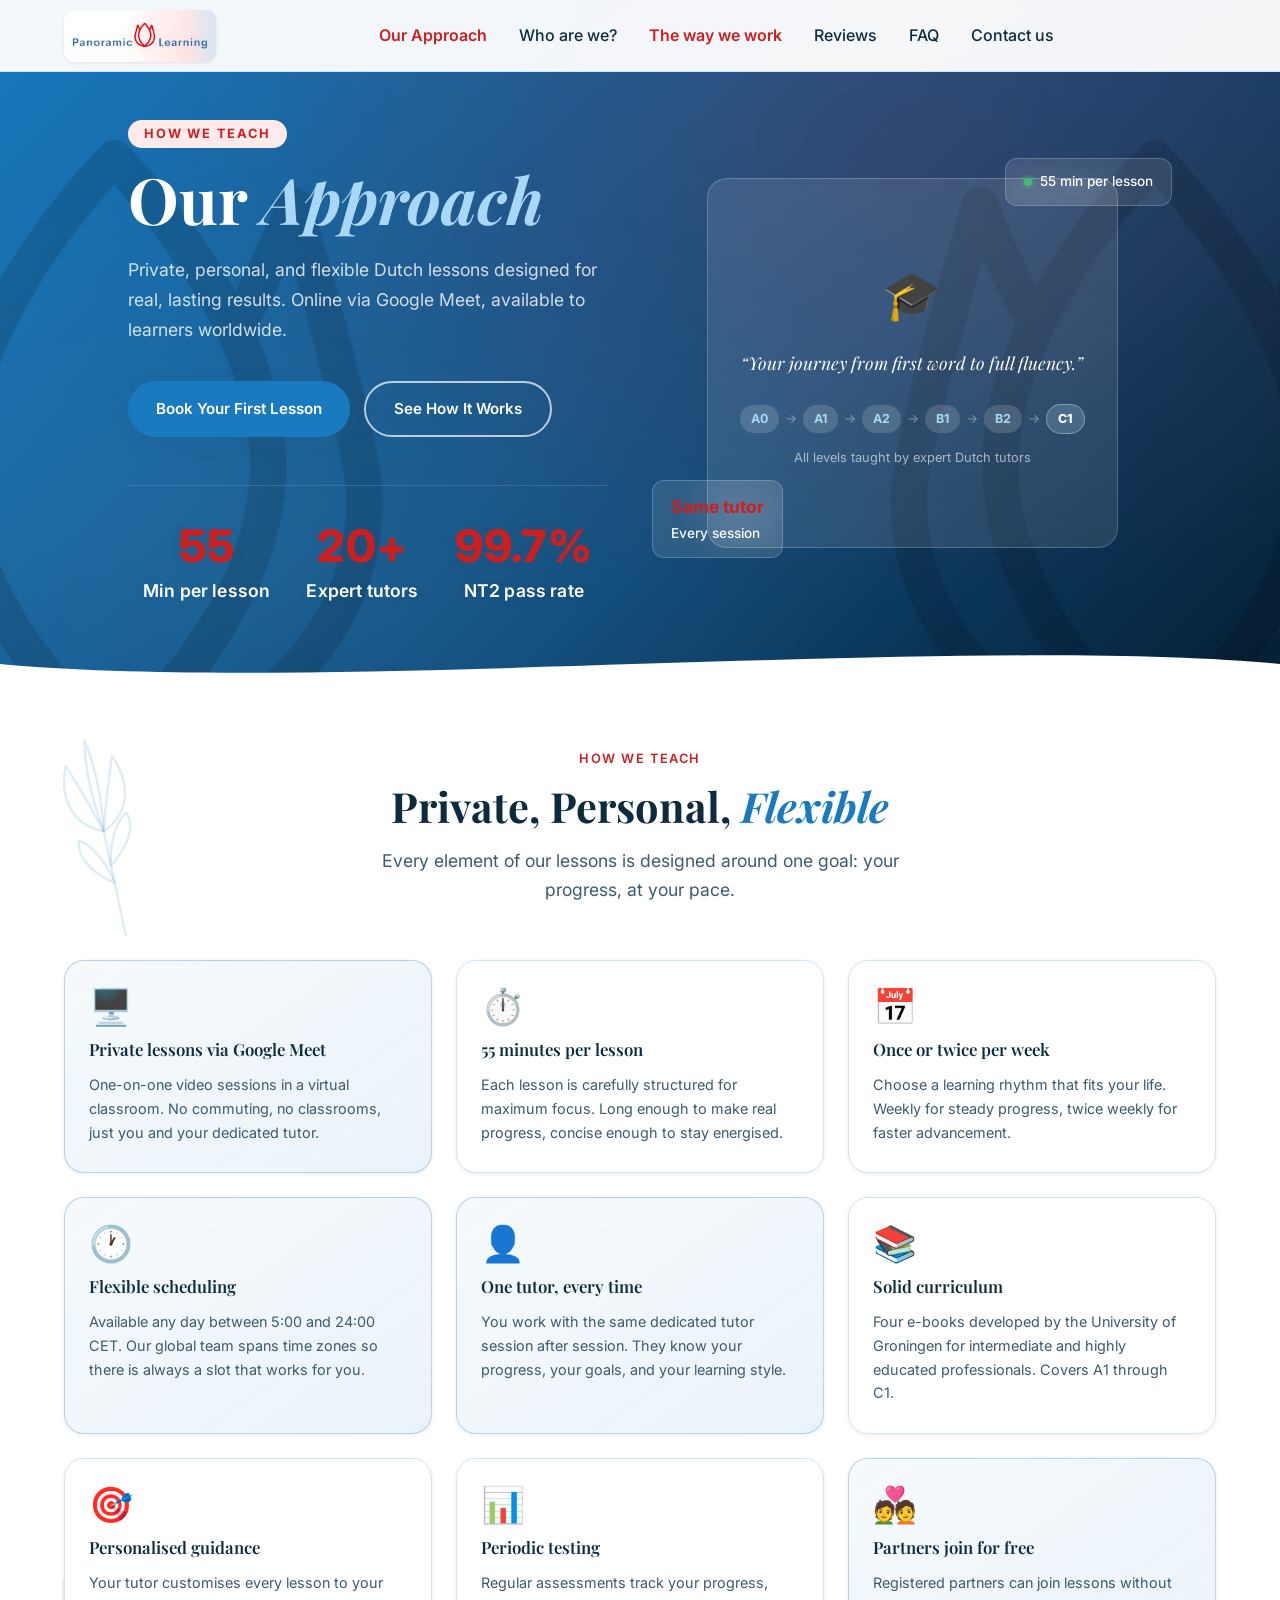
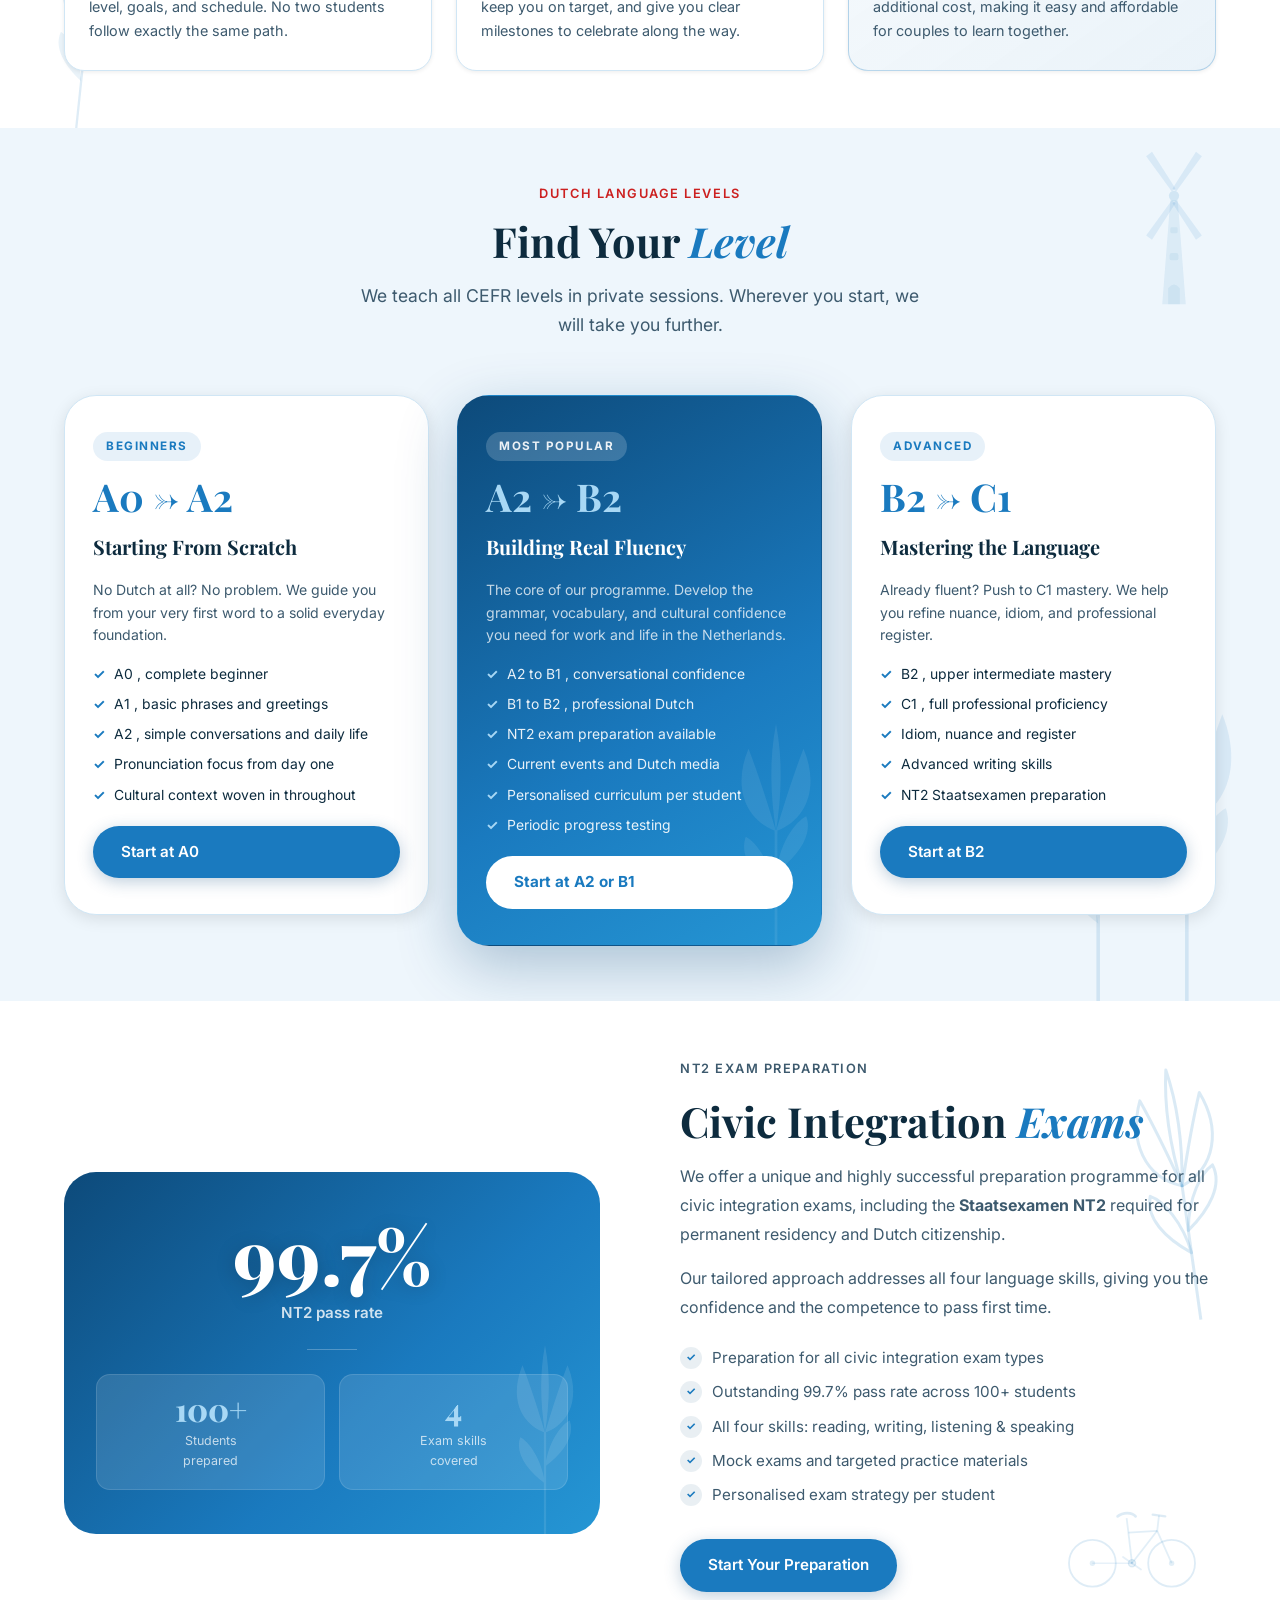
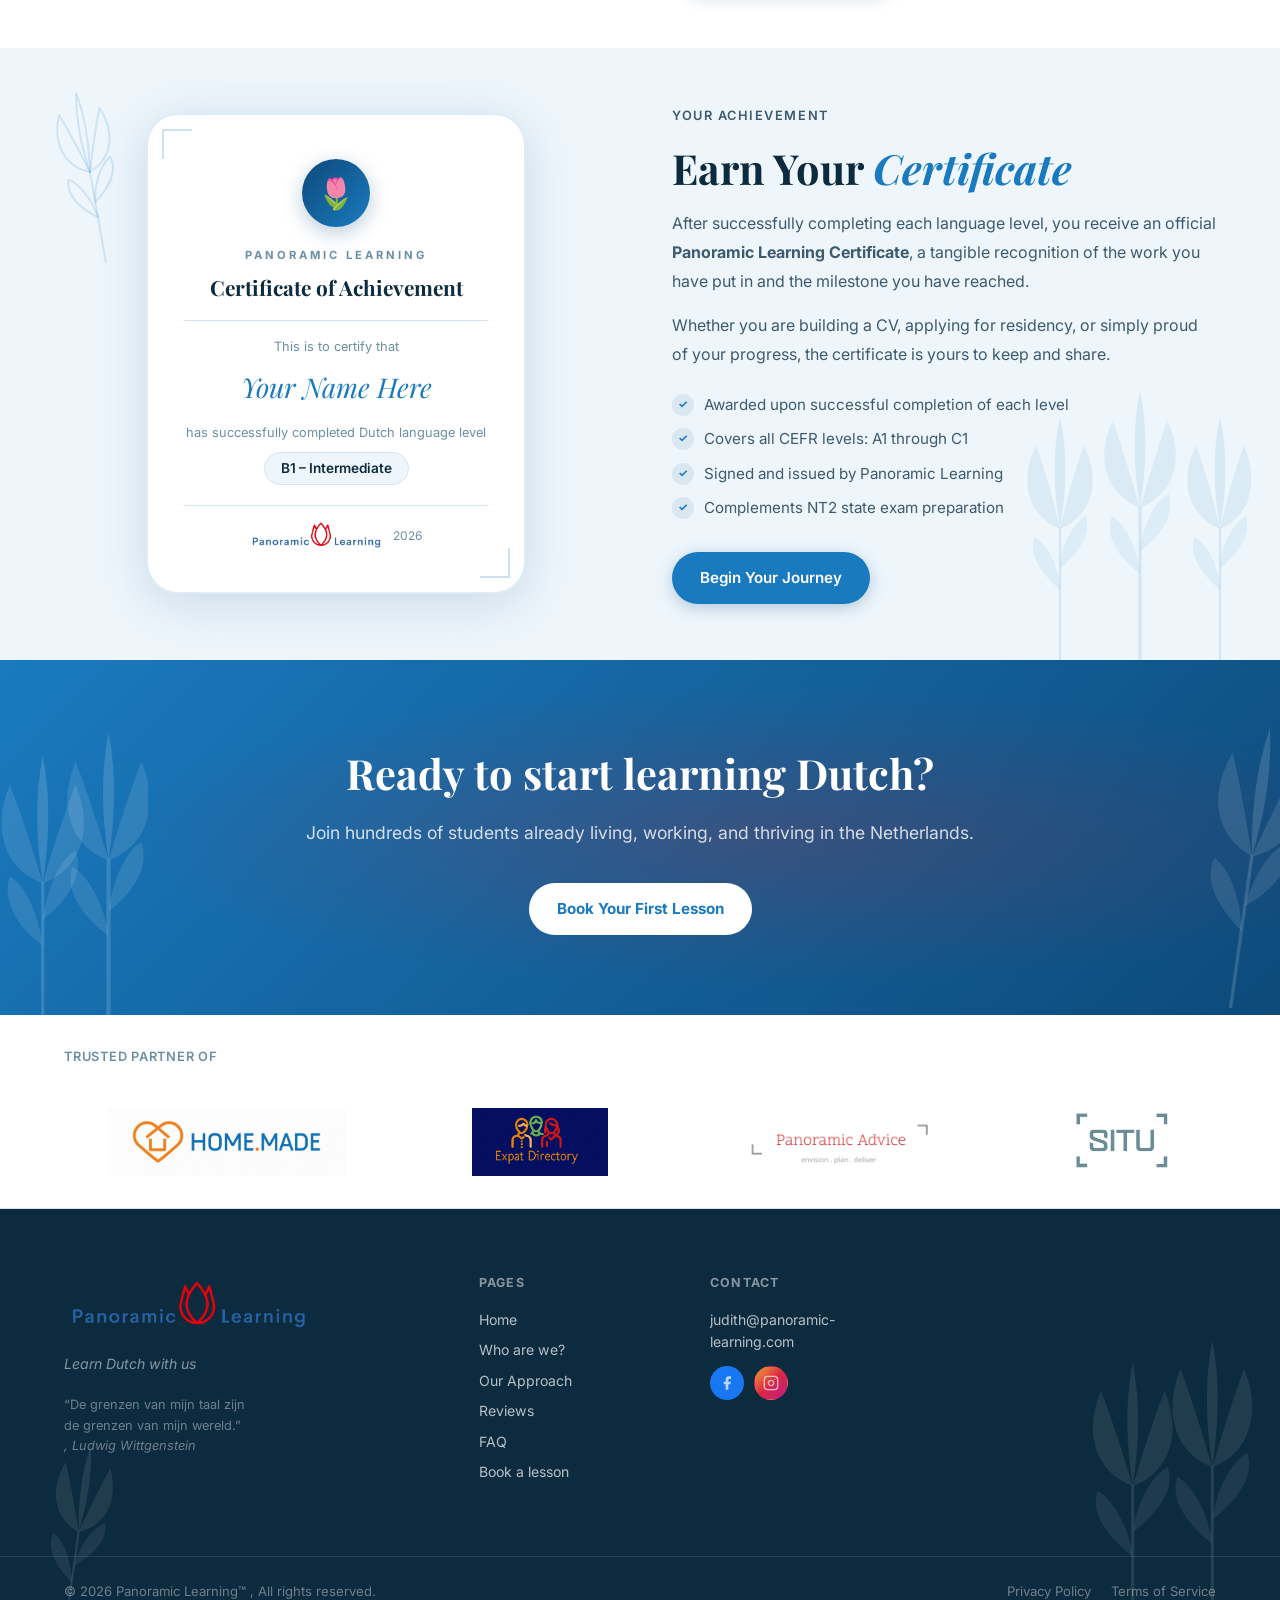
==== approach.html @ 68f3f9d4 "Add files via upload" ====
﻿<!DOCTYPE html>
<html lang="en">

<head>
  <meta charset="UTF-8" />
  <meta name="viewport" content="width=device-width, initial-scale=1.0" />
  <title>Our Approach - Panoramic Learning</title>
  <meta name="description" content="Private Dutch lessons via Google Meet. 55 minutes, flexible scheduling, one dedicated tutor. All CEFR levels A0 to C1. 99.7% NT2 pass rate." />
  <meta name="robots" content="noindex, nofollow" />
  <link rel="icon" type="image/png" href="images/logo.png" />
  <link rel="preconnect" href="https://fonts.googleapis.com" />
  <link rel="preconnect" href="https://fonts.gstatic.com" crossorigin />
  <link href="https://fonts.googleapis.com/css2?family=Playfair+Display:ital,wght@0,400;0,600;0,700;1,400;1,600;1,700&family=Inter:wght@300;400;500;600;700;800&display=swap" rel="stylesheet" />
  <link rel="stylesheet" href="style.css" />
  <style>
    /* ===== OUR APPROACH - PAGE-SPECIFIC STYLES ===== */

    /* Shorter hero for inner pages */
    .hero.page-hero { min-height: 72vh; }

    /* Active nav link */
    .main-menu a.nav-active { color: var(--clr-accent) !important; font-weight: 600; }

    /* ---------- HOW WE WORK: 3x3 feature cards ---------- */
    .approach-grid {
      display: grid;
      grid-template-columns: repeat(3, 1fr);
      gap: 24px;
      margin-top: 48px;
    }
    .approach-card {
      background: #fff;
      border-radius: var(--radius-lg);
      padding: 28px 24px;
      box-shadow: var(--shadow-sm);
      border: 1px solid var(--clr-border);
      display: flex;
      flex-direction: column;
      gap: 10px;
      transition: transform 0.22s ease, box-shadow 0.22s ease;
    }
    .approach-card:hover { transform: translateY(-5px); box-shadow: var(--shadow-lg); }
    .approach-card--accent {
      border-color: rgba(26,122,191,0.28);
      background: linear-gradient(145deg, rgba(26,122,191,0.04), rgba(26,122,191,0.09));
    }
    .approach-card-icon { font-size: 2.2rem; line-height: 1; margin-bottom: 2px; }
    .approach-card h3 {
      font-family: var(--font-heading);
      font-size: 1.05rem;
      color: var(--clr-dark);
      margin: 0;
      font-weight: 600;
    }
    .approach-card p { font-size: 0.9rem; color: var(--clr-mid); margin: 0; line-height: 1.65; }

    /* ---------- LEVELS: 3 cards, middle featured ---------- */
    .levels-grid {
      display: grid;
      grid-template-columns: repeat(3, 1fr);
      gap: 28px;
      margin-top: 48px;
      align-items: start;
    }
    .level-card {
      border-radius: var(--radius-xl);
      padding: 36px 28px;
      background: #fff;
      box-shadow: var(--shadow-md);
      border: 1.5px solid var(--clr-border);
      display: flex;
      flex-direction: column;
      gap: 16px;
      position: relative;
      overflow: hidden;
      transition: transform 0.22s, box-shadow 0.22s;
    }
    .level-card:hover { transform: translateY(-4px); box-shadow: var(--shadow-lg); }
    .level-card--featured {
      background: linear-gradient(150deg, #0d4a7a 0%, #1a7abf 60%, #2596d4 100%);
      border-color: transparent;
      transform: scale(1.05);
      box-shadow: 0 20px 60px rgba(13,74,122,0.30);
    }
    .level-card--featured:hover { transform: scale(1.05) translateY(-4px); }
    .level-badge {
      display: inline-flex;
      background: rgba(26,122,191,0.10);
      color: var(--clr-primary);
      font-weight: 700;
      font-size: 0.73rem;
      letter-spacing: 1.5px;
      text-transform: uppercase;
      padding: 5px 13px;
      border-radius: 999px;
      width: fit-content;
    }
    .level-card--featured .level-badge { background: rgba(255,255,255,0.18); color: rgba(255,255,255,0.9); }
    .level-range {
      font-family: var(--font-heading);
      font-size: 2.4rem;
      font-weight: 700;
      color: var(--clr-primary);
      line-height: 1;
    }
    .level-card--featured .level-range { color: #a8d8f5; }
    .level-card h3 { font-family: var(--font-heading); font-size: 1.25rem; color: var(--clr-dark); margin: 0; }
    .level-card--featured h3 { color: #fff; }
    .level-card > p { font-size: 0.88rem; color: var(--clr-mid); line-height: 1.6; margin: 0; }
    .level-card--featured > p { color: rgba(255,255,255,0.75); }
    .level-card ul { margin: 0; padding: 0; list-style: none; display: flex; flex-direction: column; gap: 8px; }
    .level-card ul li { display: flex; align-items: flex-start; gap: 9px; font-size: 0.87rem; color: var(--clr-dark); }
    .level-card ul li::before { content: '\2713'; color: var(--clr-primary); font-weight: 700; flex-shrink: 0; }
    .level-card--featured ul li { color: rgba(255,255,255,0.9); }
    .level-card--featured ul li::before { color: #a8d8f5; }

    /* ---------- CERTIFICATE ---------- */
    .cert-wrap {
      display: grid;
      grid-template-columns: 1fr 1fr;
      gap: 64px;
      align-items: center;
    }
    .cert-visual { display: flex; justify-content: center; }
    .cert-card {
      background: #fff;
      border-radius: var(--radius-xl);
      box-shadow: 0 10px 50px rgba(13,74,122,0.16);
      padding: 44px 36px;
      text-align: center;
      border: 2px solid rgba(26,122,191,0.14);
      position: relative;
      max-width: 380px;
      width: 100%;
    }
    /* Corner decorations */
    .cert-card::before, .cert-card::after {
      content: ''; position: absolute; width: 30px; height: 30px;
      border-color: rgba(26,122,191,0.22); border-style: solid;
    }
    .cert-card::before { top: 14px; left: 14px; border-width: 2px 0 0 2px; }
    .cert-card::after  { bottom: 14px; right: 14px; border-width: 0 2px 2px 0; }
    .cert-seal {
      width: 68px; height: 68px;
      background: linear-gradient(135deg, #0d4a7a, #1a7abf);
      border-radius: 50%; display: flex; align-items: center; justify-content: center;
      margin: 0 auto 20px; font-size: 1.9rem;
      box-shadow: 0 6px 20px rgba(13,74,122,0.28);
    }
    .cert-eyebrow { font-size: 0.7rem; font-weight: 700; letter-spacing: 3px; text-transform: uppercase; color: var(--clr-light); margin-bottom: 6px; }
    .cert-title { font-family: var(--font-heading); font-size: 1.3rem; color: var(--clr-dark); margin-bottom: 0; }
    .cert-divider { border: none; border-top: 1px solid var(--clr-border); margin: 16px 0; }
    .cert-subtitle { font-size: 0.8rem; color: var(--clr-light); margin-bottom: 8px; }
    .cert-name { font-family: var(--font-heading); font-size: 1.7rem; font-style: italic; color: var(--clr-primary); margin: 4px 0 14px; }
    .cert-level-badge {
      font-size: 0.85rem; font-weight: 600; color: var(--clr-dark);
      background: var(--clr-bg-alt); padding: 5px 16px;
      border-radius: 999px; border: 1px solid var(--clr-border); display: inline-block;
    }
    .cert-footer-line {
      display: flex; align-items: center; justify-content: center; gap: 10px;
      margin-top: 20px; padding-top: 16px; border-top: 1px solid var(--clr-border);
    }
    .cert-logo-img { height: 26px; }
    .cert-year { font-size: 0.75rem; color: var(--clr-light); }

    /* ---------- RESPONSIVE ---------- */
    @media (max-width: 960px) {
      .approach-grid { grid-template-columns: repeat(2, 1fr); }
      .levels-grid { grid-template-columns: 1fr; }
      .level-card--featured { transform: none; }
      .level-card--featured:hover { transform: translateY(-4px); }
      .cert-wrap { grid-template-columns: 1fr; gap: 40px; }
    }
    @media (max-width: 600px) {
      .approach-grid { grid-template-columns: 1fr; }
      .hero.page-hero { min-height: 60vh; }
    }
  </style>
</head>

<body>

  <!-- ========== HEADER ========== -->
  <header class="site-header" id="site-header">
    <div class="container header-inner">
      <a href="index.html" class="logo">
        <span class="logo-highlight logo-highlight--full">
          <img src="images/full-logo.png" alt="Panoramic Learning" class="logo-img logo-img--full" />
        </span>
        <span class="logo-highlight logo-highlight--tulip">
          <img src="images/logo.png" alt="Panoramic Learning Tulip Logo" class="logo-img logo-img--tulip" />
        </span>
      </a>
      <nav class="main-nav" id="main-nav">
        <ul class="main-menu">
          <li><a href="approach.html" class="nav-active">Our Approach</a></li>
          <li><a href="index.html#about">Who are we?</a></li>
          <li><a href="approach.html" class="nav-active">The way we work</a></li>
          <li><a href="index.html#testimonials">Reviews</a></li>
          <li><a href="index.html#faq">FAQ</a></li>
          <li><a href="index.html#booking" class="nav-cta">Contact us</a></li>
        </ul>
      </nav>
      <div class="header-actions">
        <button class="hamburger" id="hamburger" aria-label="Toggle menu" aria-expanded="false">
          <span></span><span></span><span></span>
        </button>
      </div>
    </div>
  </header>

  <!-- ========== PAGE HERO ========== -->
  <section class="hero page-hero" id="approach-top">
    <div class="hero-bg"></div>
    <div class="container hero-inner">

      <!-- Left: heading + actions + stats -->
      <div class="hero-content slide-in-left">
        <p class="hero-eyebrow">How We Teach</p>
        <h1 class="hero-title">Our <em style="font-style:italic;color:#a8d8f5;">Approach</em></h1>
        <p class="hero-sub">Private, personal, and flexible Dutch lessons designed for real, lasting results. Online via Google Meet, available to learners worldwide.</p>
        <div class="hero-actions fade-up anim-delay-1">
          <a href="index.html#booking" class="btn btn-primary">Book Your First Lesson</a>
          <a href="#how-we-work" class="btn btn-outline">See How It Works</a>
        </div>
        <div class="hero-stats fade-up anim-delay-2">
          <div class="stat"><strong>55</strong><span>Min per lesson</span></div>
          <div class="stat"><strong>20+</strong><span>Expert tutors</span></div>
          <div class="stat"><strong>99.7%</strong><span>NT2 pass rate</span></div>
        </div>
      </div>

      <!-- Right: CEFR journey card + floating badges -->
      <div class="hero-visual slide-in-right">
        <div class="hero-card hero-card--main">
          <div class="hero-card-icon">&#x1F393;</div>
          <p class="hero-card-quote">&ldquo;Your journey from first word to full fluency.&rdquo;</p>
          <!-- CEFR level path -->
          <div style="display:flex;gap:6px;align-items:center;justify-content:center;flex-wrap:wrap;margin-top:16px;">
            <span style="background:rgba(255,255,255,0.15);color:#a8d8f5;font-weight:700;font-size:0.78rem;padding:4px 11px;border-radius:999px;">A0</span>
            <span style="color:rgba(255,255,255,0.4);font-size:0.8rem;">&#x2192;</span>
            <span style="background:rgba(255,255,255,0.15);color:#a8d8f5;font-weight:700;font-size:0.78rem;padding:4px 11px;border-radius:999px;">A1</span>
            <span style="color:rgba(255,255,255,0.4);font-size:0.8rem;">&#x2192;</span>
            <span style="background:rgba(255,255,255,0.15);color:#a8d8f5;font-weight:700;font-size:0.78rem;padding:4px 11px;border-radius:999px;">A2</span>
            <span style="color:rgba(255,255,255,0.4);font-size:0.8rem;">&#x2192;</span>
            <span style="background:rgba(255,255,255,0.15);color:#a8d8f5;font-weight:700;font-size:0.78rem;padding:4px 11px;border-radius:999px;">B1</span>
            <span style="color:rgba(255,255,255,0.4);font-size:0.8rem;">&#x2192;</span>
            <span style="background:rgba(255,255,255,0.15);color:#a8d8f5;font-weight:700;font-size:0.78rem;padding:4px 11px;border-radius:999px;">B2</span>
            <span style="color:rgba(255,255,255,0.4);font-size:0.8rem;">&#x2192;</span>
            <span style="background:rgba(168,216,245,0.22);color:#fff;font-weight:800;font-size:0.78rem;padding:4px 11px;border-radius:999px;border:1px solid rgba(255,255,255,0.32);">C1</span>
          </div>
          <p class="hero-card-author" style="margin-top:14px;">All levels taught by expert Dutch tutors</p>
        </div>
        <div class="hero-card hero-card--float hero-card--float-1">
          <span class="badge-dot badge-dot--green"></span>
          <span>55 min per lesson</span>
        </div>
        <div class="hero-card hero-card--float hero-card--float-2">
          <strong>Same tutor</strong>
          <span>Every session</span>
        </div>
      </div>
    </div>

    <!-- Logo watermark decorations -->
    <div aria-hidden="true" style="position:absolute;left:-180px;bottom:-90px;opacity:0.13;z-index:0;pointer-events:none;">
      <img src="images/black-logo.png" alt="" style="width:600px;height:auto;display:block;" />
    </div>
    <div aria-hidden="true" style="position:absolute;right:-180px;bottom:-90px;opacity:0.13;z-index:0;pointer-events:none;">
      <img src="images/black-logo.png" alt="" style="width:600px;height:auto;display:block;" />
    </div>

    <div class="hero-wave">
      <svg viewBox="0 0 1440 60" preserveAspectRatio="none">
        <path d="M0,30 C360,60 1080,0 1440,30 L1440,60 L0,60 Z" fill="#ffffff" />
      </svg>
    </div>
  </section>

  <!-- ========== HOW WE WORK ========== -->
  <section class="section" id="how-we-work">
    <!-- outline tulip, top-right -->
    <svg class="section-tulip-deco st-courses-2" aria-hidden="true" viewBox="0 0 80 200" fill="none"
      stroke="rgba(26,122,191,0.14)" stroke-width="2" stroke-linecap="round" stroke-linejoin="round"
      xmlns="http://www.w3.org/2000/svg">
      <path d="M40,200 L40,110" />
      <path d="M40,155 C24,143 13,128 18,114 C26,118 37,134 40,155Z" />
      <path d="M40,140 C56,128 67,113 62,99 C54,103 43,118 40,140Z" />
      <path d="M40,110 C16,101 9,76 20,50 C27,68 34,90 40,110Z" />
      <path d="M40,110 C36,84 35,58 40,32 C45,58 44,84 40,110Z" />
      <path d="M40,110 C64,101 71,76 60,50 C53,68 46,90 40,110Z" />
    </svg>
    <!-- filled tulip, bottom-left -->
    <svg class="section-tulip-deco st-about-2" aria-hidden="true" viewBox="0 0 80 200" xmlns="http://www.w3.org/2000/svg">
      <path d="M40,200 L40,110" fill="none" stroke="rgba(26,122,191,0.14)" stroke-width="2" stroke-linecap="round" />
      <path d="M40,155 C24,143 13,128 18,114 C26,118 37,134 40,155Z" fill="rgba(26,122,191,0.09)" />
      <path d="M40,140 C56,128 67,113 62,99 C54,103 43,118 40,140Z" fill="rgba(26,122,191,0.09)" />
      <path d="M40,110 C16,101 9,76 20,50 C27,68 34,90 40,110Z" fill="rgba(26,122,191,0.10)" />
      <path d="M40,110 C36,84 35,58 40,32 C45,58 44,84 40,110Z" fill="rgba(26,122,191,0.12)" />
      <path d="M40,110 C64,101 71,76 60,50 C53,68 46,90 40,110Z" fill="rgba(26,122,191,0.10)" />
    </svg>

    <div class="container">
      <div class="section-header fade-up">
        <p class="section-eyebrow">How We Teach</p>
        <h2 class="section-title">Private, Personal, <em>Flexible</em></h2>
        <p class="section-sub">Every element of our lessons is designed around one goal: your progress, at your pace.</p>
      </div>

      <div class="approach-grid">

        <div class="approach-card approach-card--accent fade-up anim-delay-1">
          <div class="approach-card-icon">&#x1F5A5;&#xFE0F;</div>
          <h3>Private lessons via Google Meet</h3>
          <p>One-on-one video sessions in a virtual classroom. No commuting, no classrooms, just you and your dedicated tutor.</p>
        </div>

        <div class="approach-card fade-up anim-delay-2">
          <div class="approach-card-icon">&#x23F1;&#xFE0F;</div>
          <h3>55 minutes per lesson</h3>
          <p>Each lesson is carefully structured for maximum focus. Long enough to make real progress, concise enough to stay energised.</p>
        </div>

        <div class="approach-card fade-up anim-delay-3">
          <div class="approach-card-icon">&#x1F4C5;</div>
          <h3>Once or twice per week</h3>
          <p>Choose a learning rhythm that fits your life. Weekly for steady progress, twice weekly for faster advancement.</p>
        </div>

        <div class="approach-card approach-card--accent fade-up anim-delay-1">
          <div class="approach-card-icon">&#x1F550;</div>
          <h3>Flexible scheduling</h3>
          <p>Available any day between 5:00 and 24:00 CET. Our global team spans time zones so there is always a slot that works for you.</p>
        </div>

        <div class="approach-card approach-card--accent fade-up anim-delay-2">
          <div class="approach-card-icon">&#x1F464;</div>
          <h3>One tutor, every time</h3>
          <p>You work with the same dedicated tutor session after session. They know your progress, your goals, and your learning style.</p>
        </div>

        <div class="approach-card fade-up anim-delay-3">
          <div class="approach-card-icon">&#x1F4DA;</div>
          <h3>Solid curriculum</h3>
          <p>Four e-books developed by the University of Groningen for intermediate and highly educated professionals. Covers A1 through C1.</p>
        </div>

        <div class="approach-card fade-up anim-delay-1">
          <div class="approach-card-icon">&#x1F3AF;</div>
          <h3>Personalised guidance</h3>
          <p>Your tutor customises every lesson to your level, goals, and schedule. No two students follow exactly the same path.</p>
        </div>

        <div class="approach-card fade-up anim-delay-2">
          <div class="approach-card-icon">&#x1F4CA;</div>
          <h3>Periodic testing</h3>
          <p>Regular assessments track your progress, keep you on target, and give you clear milestones to celebrate along the way.</p>
        </div>

        <div class="approach-card approach-card--accent fade-up anim-delay-3">
          <div class="approach-card-icon">&#x1F491;</div>
          <h3>Partners join for free</h3>
          <p>Registered partners can join lessons without additional cost, making it easy and affordable for couples to learn together.</p>
        </div>

      </div>
    </div>
  </section>

  <!-- ========== LEVELS ========== -->
  <section class="section section--alt" id="levels">
    <!-- two filled tulips, bottom-right -->
    <svg class="section-tulip-deco st-courses" aria-hidden="true" viewBox="0 0 110 200" xmlns="http://www.w3.org/2000/svg">
      <path d="M30,200 L30,112" fill="none" stroke="rgba(26,122,191,0.14)" stroke-width="2" stroke-linecap="round" />
      <path d="M30,156 C14,144 3,129 8,115 C16,119 27,135 30,156Z" fill="rgba(26,122,191,0.09)" />
      <path d="M30,141 C46,129 57,114 52,100 C44,104 33,119 30,141Z" fill="rgba(26,122,191,0.09)" />
      <path d="M30,112 C6,103 -1,78 10,52 C17,70 24,92 30,112Z" fill="rgba(26,122,191,0.10)" />
      <path d="M30,112 C26,86 25,60 30,34 C35,60 34,86 30,112Z" fill="rgba(26,122,191,0.12)" />
      <path d="M30,112 C54,103 61,78 50,52 C43,70 36,92 30,112Z" fill="rgba(26,122,191,0.10)" />
      <path d="M80,200 L80,100" fill="none" stroke="rgba(26,122,191,0.14)" stroke-width="2" stroke-linecap="round" />
      <path d="M80,148 C64,136 53,120 58,106 C66,110 77,126 80,148Z" fill="rgba(26,122,191,0.09)" />
      <path d="M80,133 C96,121 107,105 102,91 C94,95 83,111 80,133Z" fill="rgba(26,122,191,0.09)" />
      <path d="M80,100 C56,91 49,65 60,38 C67,57 74,80 80,100Z" fill="rgba(26,122,191,0.10)" />
      <path d="M80,100 C76,73 75,46 80,20 C85,46 84,73 80,100Z" fill="rgba(26,122,191,0.12)" />
      <path d="M80,100 C104,91 111,65 100,38 C93,57 86,80 80,100Z" fill="rgba(26,122,191,0.10)" />
    </svg>
    <!-- windmill, top-left -->
    <svg class="section-tulip-deco st-windmill-courses" aria-hidden="true" viewBox="0 0 150 270" style="width:110px;" xmlns="http://www.w3.org/2000/svg">
      <path d="M44,220 L76,220 L65,78 L55,78 Z" fill="rgba(26,122,191,0.09)" />
      <path d="M57,66 L22,18 L30,12 L62,62 Z" fill="rgba(26,122,191,0.10)" />
      <path d="M63,78 L98,126 L90,132 L58,82 Z" fill="rgba(26,122,191,0.10)" />
      <path d="M63,66 L98,18 L90,12 L58,62 Z" fill="rgba(26,122,191,0.10)" />
      <path d="M57,78 L22,126 L30,132 L62,82 Z" fill="rgba(26,122,191,0.10)" />
      <circle cx="60" cy="72" r="7" fill="rgba(26,122,191,0.13)" />
      <path d="M52,220 L52,198 Q60,188 68,198 L68,220 Z" fill="rgba(26,122,191,0.07)" />
      <rect x="54" y="150" width="12" height="10" rx="3" fill="rgba(26,122,191,0.07)" />
      <rect x="55" y="115" width="10" height="8" rx="2" fill="rgba(26,122,191,0.07)" />
    </svg>

    <div class="container">
      <div class="section-header fade-up">
        <p class="section-eyebrow">Dutch Language Levels</p>
        <h2 class="section-title">Find Your <em>Level</em></h2>
        <p class="section-sub">We teach all CEFR levels in private sessions. Wherever you start, we will take you further.</p>
      </div>

      <div class="levels-grid">

        <!-- Beginners -->
        <div class="level-card fade-up anim-delay-1">
          <div class="level-badge">Beginners</div>
          <div class="level-range">A0 &#x2192; A2</div>
          <h3>Starting From Scratch</h3>
          <p>No Dutch at all? No problem. We guide you from your very first word to a solid everyday foundation.</p>
          <ul>
            <li>A0 , complete beginner</li>
            <li>A1 , basic phrases and greetings</li>
            <li>A2 , simple conversations and daily life</li>
            <li>Pronunciation focus from day one</li>
            <li>Cultural context woven in throughout</li>
          </ul>
          <a href="index.html#booking" class="btn btn-primary" style="margin-top:4px;">Start at A0</a>
        </div>

        <!-- Intermediate (featured) -->
        <div class="level-card level-card--featured fade-up anim-delay-2">
          <!-- Tulip watermark inside card -->
          <svg aria-hidden="true" viewBox="0 0 80 200" xmlns="http://www.w3.org/2000/svg"
            style="position:absolute;bottom:-10px;right:-10px;width:110px;opacity:0.08;pointer-events:none;">
            <path d="M40,200 L40,110" fill="none" stroke="#fff" stroke-width="2" stroke-linecap="round" />
            <path d="M40,155 C24,143 13,128 18,114 C26,118 37,134 40,155Z" fill="#fff" />
            <path d="M40,140 C56,128 67,113 62,99 C54,103 43,118 40,140Z" fill="#fff" />
            <path d="M40,110 C16,101 9,76 20,50 C27,68 34,90 40,110Z" fill="#fff" />
            <path d="M40,110 C36,84 35,58 40,32 C45,58 44,84 40,110Z" fill="#fff" />
            <path d="M40,110 C64,101 71,76 60,50 C53,68 46,90 40,110Z" fill="#fff" />
          </svg>
          <div class="level-badge">Most popular</div>
          <div class="level-range">A2 &#x2192; B2</div>
          <h3>Building Real Fluency</h3>
          <p>The core of our programme. Develop the grammar, vocabulary, and cultural confidence you need for work and life in the Netherlands.</p>
          <ul>
            <li>A2 to B1 , conversational confidence</li>
            <li>B1 to B2 , professional Dutch</li>
            <li>NT2 exam preparation available</li>
            <li>Current events and Dutch media</li>
            <li>Personalised curriculum per student</li>
            <li>Periodic progress testing</li>
          </ul>
          <a href="index.html#booking" class="btn btn-white" style="margin-top:4px;">Start at A2 or B1</a>
        </div>

        <!-- Advanced -->
        <div class="level-card fade-up anim-delay-3">
          <div class="level-badge">Advanced</div>
          <div class="level-range">B2 &#x2192; C1</div>
          <h3>Mastering the Language</h3>
          <p>Already fluent? Push to C1 mastery. We help you refine nuance, idiom, and professional register.</p>
          <ul>
            <li>B2 , upper intermediate mastery</li>
            <li>C1 , full professional proficiency</li>
            <li>Idiom, nuance and register</li>
            <li>Advanced writing skills</li>
            <li>NT2 Staatsexamen preparation</li>
          </ul>
          <a href="index.html#booking" class="btn btn-primary" style="margin-top:4px;">Start at B2</a>
        </div>

      </div>
    </div>
  </section>

  <!-- ========== CIVIC INTEGRATION EXAMS ========== -->
  <section class="section about" id="nt2">
    <!-- outline tulip, top-right -->
    <svg class="section-tulip-deco st-about" aria-hidden="true" viewBox="0 0 80 200" fill="none"
      stroke="rgba(26,122,191,0.16)" stroke-width="2" stroke-linecap="round" stroke-linejoin="round"
      xmlns="http://www.w3.org/2000/svg">
      <path d="M40,200 L40,110" />
      <path d="M40,155 C24,143 13,128 18,114 C26,118 37,134 40,155Z" />
      <path d="M40,140 C56,128 67,113 62,99 C54,103 43,118 40,140Z" />
      <path d="M40,110 C16,101 9,76 20,50 C27,68 34,90 40,110Z" />
      <path d="M40,110 C36,84 35,58 40,32 C45,58 44,84 40,110Z" />
      <path d="M40,110 C64,101 71,76 60,50 C53,68 46,90 40,110Z" />
    </svg>
    <!-- bicycle, bottom-right -->
    <svg class="section-tulip-deco st-bike-about" aria-hidden="true" viewBox="0 0 200 160" style="width:180px;"
      xmlns="http://www.w3.org/2000/svg">
      <circle cx="36" cy="88" r="26" fill="none" stroke="rgba(26,122,191,0.14)" stroke-width="2" />
      <circle cx="124" cy="88" r="26" fill="none" stroke="rgba(26,122,191,0.14)" stroke-width="2" />
      <circle cx="36" cy="88" r="3" fill="rgba(26,122,191,0.12)" />
      <circle cx="124" cy="88" r="3" fill="rgba(26,122,191,0.12)" />
      <path d="M36,88 L80,88" fill="none" stroke="rgba(26,122,191,0.10)" stroke-width="1.5" />
      <path d="M80,88 L76,54" fill="none" stroke="rgba(26,122,191,0.13)" stroke-width="2" />
      <path d="M76,54 L108,52" fill="none" stroke="rgba(26,122,191,0.13)" stroke-width="2" />
      <path d="M108,52 L80,88" fill="none" stroke="rgba(26,122,191,0.13)" stroke-width="2" />
      <path d="M108,52 L124,88" fill="none" stroke="rgba(26,122,191,0.12)" stroke-width="2" />
      <path d="M76,54 L74,38" fill="none" stroke="rgba(26,122,191,0.12)" stroke-width="2" />
      <path d="M64,36 C70,31 80,31 84,36" fill="none" stroke="rgba(26,122,191,0.15)" stroke-width="3" stroke-linecap="round" />
      <path d="M108,52 L110,35" fill="none" stroke="rgba(26,122,191,0.12)" stroke-width="2" />
      <path d="M103,34 L117,36" fill="none" stroke="rgba(26,122,191,0.15)" stroke-width="2.5" stroke-linecap="round" />
      <circle cx="80" cy="88" r="4" fill="rgba(26,122,191,0.09)" stroke="rgba(26,122,191,0.12)" stroke-width="1.5" />
      <path d="M80,88 L90,95" fill="none" stroke="rgba(26,122,191,0.11)" stroke-width="2" stroke-linecap="round" />
      <path d="M80,88 L70,81" fill="none" stroke="rgba(26,122,191,0.11)" stroke-width="2" stroke-linecap="round" />
    </svg>

    <div class="container about-grid">

      <!-- Left: stats visual box -->
      <div class="about-image-wrap slide-in-left">
        <div style="border-radius:var(--radius-xl);overflow:hidden;position:relative;background:linear-gradient(135deg,#0d4a7a 0%,#1a7abf 60%,#2596d4 100%);min-height:360px;display:flex;flex-direction:column;align-items:center;justify-content:center;gap:24px;padding:44px 32px;width:100%;">
          <!-- Big stat -->
          <div style="text-align:center;">
            <div style="font-family:var(--font-heading);font-size:4.8rem;font-weight:800;color:#fff;line-height:1;text-shadow:0 2px 20px rgba(0,0,0,0.2);">99.7%</div>
            <div style="color:rgba(255,255,255,0.8);font-size:0.95rem;font-weight:600;margin-top:8px;">NT2 pass rate</div>
          </div>
          <div style="width:50px;height:1px;background:rgba(255,255,255,0.25);"></div>
          <!-- Mini stats grid -->
          <div style="display:grid;grid-template-columns:1fr 1fr;gap:14px;width:100%;">
            <div style="background:rgba(255,255,255,0.12);border-radius:14px;padding:18px 14px;text-align:center;border:1px solid rgba(255,255,255,0.12);">
              <div style="font-family:var(--font-heading);font-size:2rem;font-weight:800;color:#a8d8f5;line-height:1;">100+</div>
              <div style="color:rgba(255,255,255,0.72);font-size:0.78rem;margin-top:6px;">Students<br>prepared</div>
            </div>
            <div style="background:rgba(255,255,255,0.12);border-radius:14px;padding:18px 14px;text-align:center;border:1px solid rgba(255,255,255,0.12);">
              <div style="font-family:var(--font-heading);font-size:2rem;font-weight:800;color:#a8d8f5;line-height:1;">4</div>
              <div style="color:rgba(255,255,255,0.72);font-size:0.78rem;margin-top:6px;">Exam skills<br>covered</div>
            </div>
          </div>
          <!-- Tulip watermark -->
          <svg aria-hidden="true" viewBox="0 0 80 200" xmlns="http://www.w3.org/2000/svg"
            style="position:absolute;bottom:0;right:10px;width:90px;opacity:0.10;pointer-events:none;">
            <path d="M40,200 L40,110" fill="none" stroke="#fff" stroke-width="2" stroke-linecap="round" />
            <path d="M40,155 C24,143 13,128 18,114 C26,118 37,134 40,155Z" fill="#fff" />
            <path d="M40,140 C56,128 67,113 62,99 C54,103 43,118 40,140Z" fill="#fff" />
            <path d="M40,110 C16,101 9,76 20,50 C27,68 34,90 40,110Z" fill="#fff" />
            <path d="M40,110 C36,84 35,58 40,32 C45,58 44,84 40,110Z" fill="#fff" />
            <path d="M40,110 C64,101 71,76 60,50 C53,68 46,90 40,110Z" fill="#fff" />
          </svg>
        </div>
      </div>

      <!-- Right: content -->
      <div class="about-content slide-in-right">
        <p class="section-eyebrow">NT2 Exam Preparation</p>
        <h2 class="section-title">Civic Integration <em>Exams</em></h2>
        <p>We offer a unique and highly successful preparation programme for all civic integration exams, including the <strong>Staatsexamen NT2</strong> required for permanent residency and Dutch citizenship.</p>
        <p>Our tailored approach addresses all four language skills, giving you the confidence and the competence to pass first time.</p>
        <ul class="about-features">
          <li><span class="feature-icon">&#x2713;</span> Preparation for all civic integration exam types</li>
          <li><span class="feature-icon">&#x2713;</span> Outstanding 99.7% pass rate across 100+ students</li>
          <li><span class="feature-icon">&#x2713;</span> All four skills: reading, writing, listening &amp; speaking</li>
          <li><span class="feature-icon">&#x2713;</span> Mock exams and targeted practice materials</li>
          <li><span class="feature-icon">&#x2713;</span> Personalised exam strategy per student</li>
        </ul>
        <a href="index.html#booking" class="btn btn-primary">Start Your Preparation</a>
      </div>
    </div>
  </section>

  <!-- ========== CERTIFICATES ========== -->
  <section class="section section--alt" id="certificates">
    <!-- three mini tulips, bottom-right -->
    <svg class="section-tulip-deco st-faq" aria-hidden="true" viewBox="0 0 150 180" xmlns="http://www.w3.org/2000/svg">
      <path d="M25,180 L25,98" fill="none" stroke="rgba(26,122,191,0.13)" stroke-width="1.5" stroke-linecap="round" />
      <path d="M25,136 C13,126 5,114 9,103 C16,107 24,119 25,136Z" fill="rgba(26,122,191,0.08)" />
      <path d="M25,123 C37,113 45,101 41,90 C34,94 26,106 25,123Z" fill="rgba(26,122,191,0.08)" />
      <path d="M25,98 C5,90 -1,68 10,46 C16,62 21,81 25,98Z" fill="rgba(26,122,191,0.09)" />
      <path d="M25,98 C21,74 20,50 25,28 C30,50 29,74 25,98Z" fill="rgba(26,122,191,0.10)" />
      <path d="M25,98 C45,90 51,68 40,46 C34,62 29,81 25,98Z" fill="rgba(26,122,191,0.09)" />
      <path d="M75,180 L75,85" fill="none" stroke="rgba(26,122,191,0.13)" stroke-width="2" stroke-linecap="round" />
      <path d="M75,126 C61,116 53,102 57,90 C65,94 73,108 75,126Z" fill="rgba(26,122,191,0.08)" />
      <path d="M75,112 C89,102 97,88 93,76 C85,80 77,94 75,112Z" fill="rgba(26,122,191,0.08)" />
      <path d="M75,85 C53,76 47,53 58,30 C64,48 70,68 75,85Z" fill="rgba(26,122,191,0.09)" />
      <path d="M75,85 C71,60 70,35 75,12 C80,35 79,60 75,85Z" fill="rgba(26,122,191,0.10)" />
      <path d="M75,85 C97,76 103,53 92,30 C86,48 80,68 75,85Z" fill="rgba(26,122,191,0.09)" />
      <path d="M125,180 L125,98" fill="none" stroke="rgba(26,122,191,0.13)" stroke-width="1.5" stroke-linecap="round" />
      <path d="M125,136 C113,126 105,114 109,103 C116,107 124,119 125,136Z" fill="rgba(26,122,191,0.08)" />
      <path d="M125,123 C137,113 145,101 141,90 C134,94 126,106 125,123Z" fill="rgba(26,122,191,0.08)" />
      <path d="M125,98 C105,90 99,68 110,46 C116,62 121,81 125,98Z" fill="rgba(26,122,191,0.09)" />
      <path d="M125,98 C121,74 120,50 125,28 C130,50 129,74 125,98Z" fill="rgba(26,122,191,0.10)" />
      <path d="M125,98 C145,90 149,68 140,46 C134,62 129,81 125,98Z" fill="rgba(26,122,191,0.09)" />
    </svg>
    <!-- outline tulip, top-left -->
    <svg class="section-tulip-deco st-faq-2" aria-hidden="true" viewBox="0 0 80 200" fill="none"
      stroke="rgba(26,122,191,0.15)" stroke-width="2" stroke-linecap="round" stroke-linejoin="round"
      xmlns="http://www.w3.org/2000/svg">
      <path d="M40,200 L40,110" />
      <path d="M40,155 C24,143 13,128 18,114 C26,118 37,134 40,155Z" />
      <path d="M40,140 C56,128 67,113 62,99 C54,103 43,118 40,140Z" />
      <path d="M40,110 C16,101 9,76 20,50 C27,68 34,90 40,110Z" />
      <path d="M40,110 C36,84 35,58 40,32 C45,58 44,84 40,110Z" />
      <path d="M40,110 C64,101 71,76 60,50 C53,68 46,90 40,110Z" />
    </svg>

    <div class="container">
      <div class="cert-wrap">

        <!-- Certificate visual (left) -->
        <div class="cert-visual slide-in-left">
          <div class="cert-card">
            <div class="cert-seal">&#x1F337;</div>
            <p class="cert-eyebrow">Panoramic Learning</p>
            <h3 class="cert-title">Certificate of Achievement</h3>
            <hr class="cert-divider" />
            <p class="cert-subtitle">This is to certify that</p>
            <p class="cert-name">Your Name Here</p>
            <p class="cert-subtitle">has successfully completed Dutch language level</p>
            <span class="cert-level-badge">B1 &ndash; Intermediate</span>
            <div class="cert-footer-line">
              <img src="images/full-logo.png" alt="Panoramic Learning" class="cert-logo-img" />
              <span class="cert-year">2026</span>
            </div>
          </div>
        </div>

        <!-- Text content (right) -->
        <div class="about-content slide-in-right">
          <p class="section-eyebrow">Your Achievement</p>
          <h2 class="section-title">Earn Your <em>Certificate</em></h2>
          <p>After successfully completing each language level, you receive an official <strong>Panoramic Learning Certificate</strong>, a tangible recognition of the work you have put in and the milestone you have reached.</p>
          <p>Whether you are building a CV, applying for residency, or simply proud of your progress, the certificate is yours to keep and share.</p>
          <ul class="about-features">
            <li><span class="feature-icon">&#x2713;</span> Awarded upon successful completion of each level</li>
            <li><span class="feature-icon">&#x2713;</span> Covers all CEFR levels: A1 through C1</li>
            <li><span class="feature-icon">&#x2713;</span> Signed and issued by Panoramic Learning</li>
            <li><span class="feature-icon">&#x2713;</span> Complements NT2 state exam preparation</li>
          </ul>
          <a href="index.html#booking" class="btn btn-primary">Begin Your Journey</a>
        </div>

      </div>
    </div>
  </section>

  <!-- ========== CTA BAND ========== -->
  <section class="cta-band">
    <svg class="section-tulip-deco st-cta-l" aria-hidden="true" viewBox="0 0 90 200" xmlns="http://www.w3.org/2000/svg">
      <path d="M26,200 L26,120" fill="none" stroke="rgba(255,255,255,0.15)" stroke-width="2" stroke-linecap="round" />
      <path d="M26,158 C10,146 1,130 6,116 C14,120 23,136 26,158Z" fill="rgba(255,255,255,0.10)" />
      <path d="M26,142 C42,130 51,114 46,100 C38,104 29,120 26,142Z" fill="rgba(255,255,255,0.10)" />
      <path d="M26,120 C2,111 -5,86 6,60 C13,78 20,100 26,120Z" fill="rgba(255,255,255,0.11)" />
      <path d="M26,120 C22,94 21,68 26,42 C31,68 30,94 26,120Z" fill="rgba(255,255,255,0.14)" />
      <path d="M26,120 C50,111 57,86 46,60 C39,78 32,98 26,120Z" fill="rgba(255,255,255,0.11)" />
      <path d="M66,200 L66,106" fill="none" stroke="rgba(255,255,255,0.15)" stroke-width="2.5" stroke-linecap="round" />
      <path d="M66,152 C50,140 39,124 44,110 C52,114 63,130 66,152Z" fill="rgba(255,255,255,0.10)" />
      <path d="M66,137 C82,125 91,109 86,95 C78,99 69,115 66,137Z" fill="rgba(255,255,255,0.10)" />
      <path d="M66,106 C42,97 35,72 46,46 C53,64 60,86 66,106Z" fill="rgba(255,255,255,0.11)" />
      <path d="M66,106 C62,80 61,54 66,28 C71,54 70,80 66,106Z" fill="rgba(255,255,255,0.14)" />
      <path d="M66,106 C90,97 97,72 86,46 C79,64 72,86 66,106Z" fill="rgba(255,255,255,0.11)" />
    </svg>
    <svg class="section-tulip-deco st-cta-r" aria-hidden="true" viewBox="0 0 60 200" xmlns="http://www.w3.org/2000/svg">
      <path d="M30,200 L30,108" fill="none" stroke="rgba(255,255,255,0.15)" stroke-width="2" stroke-linecap="round" />
      <path d="M30,153 C14,141 3,126 8,112 C16,116 27,132 30,153Z" fill="rgba(255,255,255,0.10)" />
      <path d="M30,138 C46,126 55,111 50,97 C42,101 33,116 30,138Z" fill="rgba(255,255,255,0.10)" />
      <path d="M30,108 C6,99 -1,74 10,48 C17,66 24,88 30,108Z" fill="rgba(255,255,255,0.11)" />
      <path d="M30,108 C26,82 25,56 30,30 C35,56 34,82 30,108Z" fill="rgba(255,255,255,0.14)" />
      <path d="M30,108 C54,99 61,74 50,48 C43,66 36,88 30,108Z" fill="rgba(255,255,255,0.11)" />
    </svg>
    <div class="container cta-band-inner">
      <h2>Ready to start learning Dutch?</h2>
      <p>Join hundreds of students already living, working, and thriving in the Netherlands.</p>
      <a href="index.html#booking" class="btn btn-white">Book Your First Lesson</a>
    </div>
  </section>

  <!-- ========== PARTNERS STRIP ========== -->
  <section class="partners">
    <div class="container">
      <p class="partners-label">Trusted partner of</p>
      <div class="partners-logos">
        <span class="partner-logo"><img src="images/home-made.jpg" alt="Home.Made logo" style="height:68px;" /></span>
        <span class="partner-logo"><img src="images/expat-directory.png" alt="Expat Directory logo" style="height:68px;" /></span>
        <span class="partner-logo"><img src="images/panoramic-advice.png" alt="Panoramic Advice logo" style="height:68px;" /></span>
        <span class="partner-logo"><img src="images/situ.jpg" alt="Situ logo" style="height:68px;" /></span>
      </div>
    </div>
  </section>

  <!-- ========== FOOTER ========== -->
  <footer class="site-footer">
    <!-- white silhouette tulips -->
    <svg class="section-tulip-deco st-footer" aria-hidden="true" viewBox="0 0 110 200" xmlns="http://www.w3.org/2000/svg">
      <path d="M30,200 L30,112" fill="none" stroke="rgba(255,255,255,0.10)" stroke-width="2" stroke-linecap="round" />
      <path d="M30,156 C14,144 3,129 8,115 C16,119 27,135 30,156Z" fill="rgba(255,255,255,0.07)" />
      <path d="M30,141 C46,129 57,114 52,100 C44,104 33,119 30,141Z" fill="rgba(255,255,255,0.07)" />
      <path d="M30,112 C6,103 -1,78 10,52 C17,70 24,92 30,112Z" fill="rgba(255,255,255,0.08)" />
      <path d="M30,112 C26,86 25,60 30,34 C35,60 34,86 30,112Z" fill="rgba(255,255,255,0.09)" />
      <path d="M30,112 C54,103 61,78 50,52 C43,70 36,92 30,112Z" fill="rgba(255,255,255,0.08)" />
      <path d="M80,200 L80,100" fill="none" stroke="rgba(255,255,255,0.10)" stroke-width="2" stroke-linecap="round" />
      <path d="M80,148 C64,136 53,120 58,106 C66,110 77,126 80,148Z" fill="rgba(255,255,255,0.07)" />
      <path d="M80,133 C96,121 107,105 102,91 C94,95 83,111 80,133Z" fill="rgba(255,255,255,0.07)" />
      <path d="M80,100 C56,91 49,65 60,38 C67,57 74,80 80,100Z" fill="rgba(255,255,255,0.08)" />
      <path d="M80,100 C76,73 75,46 80,20 C85,46 84,73 80,100Z" fill="rgba(255,255,255,0.09)" />
      <path d="M80,100 C104,91 111,65 100,38 C93,57 86,80 80,100Z" fill="rgba(255,255,255,0.08)" />
    </svg>
    <svg class="section-tulip-deco st-footer-2" aria-hidden="true" viewBox="0 0 80 200" xmlns="http://www.w3.org/2000/svg">
      <path d="M40,200 L40,110" fill="none" stroke="rgba(255,255,255,0.10)" stroke-width="2" stroke-linecap="round" />
      <path d="M40,155 C24,143 13,128 18,114 C26,118 37,134 40,155Z" fill="rgba(255,255,255,0.07)" />
      <path d="M40,140 C56,128 67,113 62,99 C54,103 43,118 40,140Z" fill="rgba(255,255,255,0.07)" />
      <path d="M40,110 C16,101 9,76 20,50 C27,68 34,90 40,110Z" fill="rgba(255,255,255,0.08)" />
      <path d="M40,110 C36,84 35,58 40,32 C45,58 44,84 40,110Z" fill="rgba(255,255,255,0.09)" />
      <path d="M40,110 C64,101 71,76 60,50 C53,68 46,90 40,110Z" fill="rgba(255,255,255,0.08)" />
    </svg>
    <div class="container footer-grid">
      <div class="footer-brand">
        <a href="index.html" class="logo logo--footer">
          <img src="images/full-logo.png" alt="Panoramic Learning" class="logo-img logo-img--footer" />
        </a>
        <p class="footer-tagline">Learn Dutch with us</p>
        <p class="footer-quote">&ldquo;De grenzen van mijn taal zijn<br>de grenzen van mijn wereld.&rdquo;<br><em>, Ludwig Wittgenstein</em></p>
      </div>
      <div class="footer-col">
        <h4>Pages</h4>
        <a href="index.html">Home</a>
        <a href="index.html#about">Who are we?</a>
        <a href="approach.html">Our Approach</a>
        <a href="index.html#testimonials">Reviews</a>
        <a href="index.html#faq">FAQ</a>
        <a href="index.html#booking">Book a lesson</a>
      </div>
      <div class="footer-col">
        <h4>Contact</h4>
        <a href="mailto:judith@panoramic-learning.com">judith@panoramic-learning.com</a>
        <div class="social-btns social-btns--footer">
          <a href="https://www.facebook.com/panoramiclearning" target="_blank" rel="noopener" class="social-btn social-btn--fb" aria-label="Facebook">
            <svg xmlns="http://www.w3.org/2000/svg" width="16" height="16" viewBox="0 0 24 24" fill="currentColor"><path d="M18 2h-3a5 5 0 0 0-5 5v3H7v4h3v8h4v-8h3l1-4h-4V7a1 1 0 0 1 1-1h3z"/></svg>
          </a>
          <a href="https://www.instagram.com/panoramic_learning" target="_blank" rel="noopener" class="social-btn social-btn--ig" aria-label="Instagram">
            <svg xmlns="http://www.w3.org/2000/svg" width="16" height="16" viewBox="0 0 24 24" fill="none" stroke="currentColor" stroke-width="2" stroke-linecap="round" stroke-linejoin="round"><rect x="2" y="2" width="20" height="20" rx="5" ry="5"/><path d="M16 11.37A4 4 0 1 1 12.63 8 4 4 0 0 1 16 11.37z"/><line x1="17.5" y1="6.5" x2="17.51" y2="6.5"/></svg>
          </a>
        </div>
      </div>
    </div>
    <div class="footer-bottom">
      <div class="container">
        <p>&copy; 2026 Panoramic Learning&trade; , All rights reserved.</p>
        <div class="footer-legal">
          <a href="#">Privacy Policy</a>
          <a href="#">Terms of Service</a>
        </div>
      </div>
    </div>
  </footer>

  <script src="script.js"></script>
  <script src="scroll-animate.js"></script>
</body>
</html>
---- style.css ----
﻿@media (max-width: 480px) {
  .social-btns--footer {
    display: flex;
    justify-content: center;
    width: 100%;
    margin-left: auto;
    margin-right: auto;
  }

  .logo-img--footer {
    display: block !important;
    height: 44px;
    max-width: 250px;
    width: auto;
    margin: 0 auto;
    padding: 2px;
  }
}

/* Hero stats: always centered, never wrap */
/* By default, only show full logo highlight, hide empty highlight wrappers */
.logo-highlight--tulip {
  display: none !important;
}

.logo-highlight--full {
  display: flex !important;
}

@media (max-width: 1024px) {

  /* Only show tulip highlight on mobile, hide full logo highlight */
  .logo-highlight--tulip {
    display: flex !important;
  }

  .logo-highlight--full {
    display: none !important;
  }
}

/* Highlighted logo wrapper for desktop */
/* Highlighted logo wrapper for desktop */
.logo-highlight {
  display: flex;
  justify-content: center;
  padding: 2px 6px;
  margin: 0;
  border-radius: 10px;
  background: linear-gradient(90deg, #fff 40%, #ffe6e6 80%, #1a7abf22 100%);
  box-shadow: 0 1px 4px 0 rgba(204, 32, 32, 0.08), 0 1px 2px 0 rgba(26, 122, 191, 0.05);
  transition: box-shadow .2s, transform .2s, background .2s;
  position: relative;
  z-index: 10;
}

.logo-highlight:hover {
  box-shadow: 0 8px 40px 0 rgba(204, 32, 32, 0.22), 0 6px 24px 0 rgba(26, 122, 191, 0.18);
  background: linear-gradient(90deg, #ffe6e6 0%, #fff 60%, #1a7abf22 100%);
  transform: scale(1.06) rotate(-1deg);
}

.logo-highlight .logo-img--full,
.logo-highlight .logo-img--tulip {
  filter: drop-shadow(0 2px 8px rgba(204, 32, 32, 0.10));
  transition: filter .2s;
}

.logo-highlight:hover .logo-img--full,
.logo-highlight:hover .logo-img--tulip {
  filter: drop-shadow(0 6px 20px rgba(204, 32, 32, 0.18));
}

/* Hide tulip-only logo by default, show full logo */
.logo-img--tulip {
  display: none;
}

/* Desktop: limit full logo size for >1024px */
.logo-img--full {
  display: block;
  height: 48px;
  max-width: 140px;
  width: auto;
  object-fit: contain;
}

/* (Removed 1080px block, see 1024px block below) */
/* Hide tulip-only logo by default, show full logo */
.logo-img--tulip {
  display: none;
}

.logo-img--full {
  display: block;
}

/* Hero stats: flex row on desktop, wraps cleanly on mobile */
.hero-stats {
  gap: 36px;
  flex-wrap: wrap;
  justify-content: center;
  align-items: center;
}

.hero-stats .stat {
  min-width: 100px;
  text-align: center;
  display: flex;
  flex-direction: column;
}

/* Center the last course card if it wraps alone to a new row */
.courses-grid>.course-card:only-child,
.courses-grid>.course-card:last-child:nth-child(odd) {
  margin-left: auto;
  margin-right: auto;
  grid-column: 1 / -1;
}

/* About grid: stacks at 900px and below (tablets, phones) â€” handled cleanly in main responsive block */

/* Place hero tulip images just above the background */
.hero-logo-art-left,
.hero-logo-art-right {
  display: block;
  z-index: 2;
}

@media (max-width: 600px) {
  .hero-logo-art-right {
    display: none !important;
  }

  .hero-logo-art-left {
    display: block !important;
  }
}

/* ---------- SCROLL ANIMATIONS ---------- */
.fade-slide-in,
.slide-in-left,
.slide-in-right,
.fade-up {
  opacity: 0;
  will-change: opacity, transform;
  transition: opacity 0.85s cubic-bezier(.4, 0, .2, 1), transform 0.85s cubic-bezier(.4, 0, .2, 1);
}

.fade-slide-in {
  transform: translateY(36px);
}

.slide-in-left {
  transform: translateX(-60px);
}

.slide-in-right {
  transform: translateX(60px);
}

.fade-up {
  transform: translateY(24px);
}

.fade-slide-in.visible,
.slide-in-left.visible,
.slide-in-right.visible,
.fade-up.visible {
  opacity: 1;
  transform: translate(0);
}

/* Staggered delay helpers */
.anim-delay-1 {
  transition-delay: 0.1s;
}

.anim-delay-2 {
  transition-delay: 0.2s;
}

.anim-delay-3 {
  transition-delay: 0.3s;
}

.anim-delay-4 {
  transition-delay: 0.4s;
}

/* ---------- MAIN MENU (HEADER) HORIZONTAL LAYOUT ---------- */
.main-nav .main-menu {
  display: flex;
  flex-direction: row;
  gap: 2rem;
  list-style: none;
  margin: 0;
  padding: 0;
}

.main-nav .main-menu li {
  display: flex;
  align-items: center;
}

.main-nav .main-menu a {
  display: block;
  padding: 0.5em 0;
  text-decoration: none;
  color: inherit;
  font-weight: 500;
  transition: color 0.2s;
}

.main-nav .main-menu a:hover,
.main-nav .main-menu .current-menu-item>a {
  color: var(--clr-accent, #22c7cd);
}

/* Tulip field background for hero card */
.hero-card--main.tulip-bg {
  background-image: url('images/tulip-field.jpeg');
  background-size: cover;
  background-position: center;
  position: relative;
  overflow: hidden;
  border: 2.5px solid var(--clr-accent) !important;
}

.hero-card--main.tulip-bg::before {
  content: '';
  position: absolute;
  top: 50%;
  left: 50%;
  width: 150%;
  height: 150%;
  transform: translate(-50%, -50%) scale(1.25);
  background-image: inherit;
  background: inherit;
  filter: blur(3px) brightness(0.5);
  z-index: 1;
  pointer-events: none;
  border: none;
}

.hero-card--main.tulip-bg>* {
  position: relative;
  z-index: 2;
}

/* =============================================
   PANORAMIC LEARNING â€” Showcase Stylesheet
   Design inspired by homemade-nl.com aesthetic:
   Clean, warm, professional, modern
   ============================================= */

/* ---------- TOKENS ---------- */
:root {
  scroll-behavior: smooth;
  --clr-primary: #1A7ABF;
  /* sky blue â€” from logo background */
  --clr-primary-dk: #0D4A7A;
  --clr-accent: #CC2020;
  /* tulip red â€” from logo mark */
  --clr-accent-lt: #fdeaea;
  --clr-dark: #0D2B3E;
  --clr-mid: #3d5a6e;
  --clr-light: #6b8fa3;
  --clr-bg: #ffffff;
  --clr-bg-alt: #EEF6FC;
  /* light sky tint â€” from logo background */
  --clr-border: #d0e6f5;

  --font-heading: 'Playfair Display', Georgia, serif;
  --font-body: 'Inter', system-ui, sans-serif;

  --radius-sm: 6px;
  --radius-md: 12px;
  --radius-lg: 20px;
  --radius-xl: 32px;

  --shadow-sm: 0 1px 4px rgba(0, 0, 0, .08);
  --shadow-md: 0 4px 16px rgba(0, 0, 0, .10);
  --shadow-lg: 0 12px 40px rgba(0, 0, 0, .12);

  --max-w: 1200px;
  --header-h: 72px;
}

/* ---------- RESET ---------- */
*,
*::before,
*::after {
  box-sizing: border-box;
  margin: 0;
  padding: 0;
}

html {
  scroll-behavior: smooth;
  font-size: 16px;
}

body {
  font-family: var(--font-body);
  color: var(--clr-dark);
  background: var(--clr-bg);
  line-height: 1.6;
  -webkit-font-smoothing: antialiased;
  overflow-x: hidden;
}

img {
  display: block;
  max-width: 100%;
}

a {
  color: inherit;
  text-decoration: none;
}

button {
  cursor: pointer;
  border: none;
  background: none;
  font-family: inherit;
}

ul {
  list-style: none;
}

input,
select,
textarea {
  font-family: var(--font-body);
  font-size: 1rem;
}

/* ---------- UTILS ---------- */
.container {
  max-width: var(--max-w);
  margin-inline: auto;
  padding-inline: 24px;
}

.section {
  padding-block: 56px;
}

.section.how-it-works {
  padding-block: 56px;
}

.section:nth-of-type(odd) {
  background: var(--clr-bg-alt);
}

.section:nth-of-type(even) {
  background: var(--clr-bg);
}

.section--alt {
  background: var(--clr-bg-alt);
}

.section-eyebrow {
  font-size: .8rem;
  font-weight: 600;
  letter-spacing: .12em;
  text-transform: uppercase;
  color: var(--clr-accent);
  margin-bottom: 12px;
}

.section-title {
  font-family: var(--font-heading);
  font-size: clamp(1.8rem, 3.5vw, 2.6rem);
  font-weight: 700;
  line-height: 1.2;
  color: var(--clr-dark);
  margin-bottom: 16px;
}

.section-title em {
  color: var(--clr-primary);
  font-style: italic;
}

.section-sub {
  font-size: 1.1rem;
  color: var(--clr-mid);
  max-width: 560px;
}

.section-header {
  text-align: center;
  margin-bottom: 56px;
}

.section-header .section-sub {
  margin-inline: auto;
}

/* ---------- BUTTONS ---------- */
.btn {
  display: inline-flex;
  align-items: center;
  gap: 8px;
  padding: 14px 28px;
  border-radius: 50px;
  font-size: .95rem;
  font-weight: 600;
  transition: all .2s ease;
  white-space: nowrap;
}

.btn-primary {
  background: var(--clr-primary);
  color: #fff;
  box-shadow: 0 4px 16px rgba(43, 95, 142, .3);
}

.btn-primary:hover {
  background: var(--clr-primary-dk);
  transform: translateY(-2px);
  box-shadow: 0 8px 24px rgba(43, 95, 142, .4);
}

.btn-outline {
  border: 2px solid rgba(255, 255, 255, .7);
  color: #fff;
}

.btn-outline:hover {
  background: rgba(255, 255, 255, .15);
  border-color: #fff;
}

.btn-white {
  background: #fff;
  color: var(--clr-primary);
  font-weight: 700;
}

.btn-white:hover {
  transform: translateY(-2px);
  box-shadow: var(--shadow-lg);
}

.btn--full {
  width: 100%;
  justify-content: center;
}

/* ---------- HEADER ---------- */
.site-header {
  position: fixed;
  top: 0;
  left: 0;
  right: 0;
  z-index: 100;
  height: var(--header-h);
  background: rgba(255, 255, 255, .95);
  backdrop-filter: blur(12px);
  border-bottom: 1px solid var(--clr-border);
  transition: box-shadow .2s;
}

.site-header.scrolled {
  box-shadow: var(--shadow-md);
}

.header-inner {
  display: flex;
  align-items: center;
  justify-content: space-between;
  height: 100%;
  gap: 24px;
}

/* Logo */
.logo {
  display: flex;
  align-items: center;
  gap: 10px;
  flex-shrink: 0;
}

.logo-img--footer {
  height: 64px;
  width: auto;
  max-width: 250px;
  object-fit: contain;
  border-radius: 16px;
  background: transparent;
  padding: 4px;
  display: block !important;
  transition: box-shadow .2s, border-color .2s;
}

/* Only show highlight wrapper above 1024px */
@media (max-width: 1024px) {
  .logo-highlight {
    display: flex;
    align-items: center;
    justify-content: center;
    padding: 2px 6px;
    margin: 0;
    border-radius: 10px;
    background: linear-gradient(90deg, #fff 40%, #ffe6e6 80%, #1a7abf22 100%);
    box-shadow: 0 1px 4px 0 rgba(204, 32, 32, 0.08), 0 1px 2px 0 rgba(26, 122, 191, 0.05);
    transition: box-shadow .2s, transform .2s, background .2s;
    position: relative;
    z-index: 10;
  }

  .logo-highlight:hover {
    box-shadow: 0 8px 40px 0 rgba(204, 32, 32, 0.22), 0 6px 24px 0 rgba(26, 122, 191, 0.18);
    background: linear-gradient(90deg, #ffe6e6 0%, #fff 60%, #1a7abf22 100%);
    transform: scale(1.06) rotate(-1deg);
  }

  .logo-img {
    width: 50px;
    height: 50px;
    object-fit: contain;
    border-radius: 8px;
    padding: 2px;
  }

  /* Full-logo variant: natural proportions, transparent background */
  .logo-img--full {
    height: 56px;
    width: auto;
    max-width: 240px;
    object-fit: contain;
    border-radius: 16px;
    padding: 4px;
    transition: box-shadow .2s, border-color .2s;
  }

  .logo-img--footer {
    height: 64px;
    width: auto;
    max-width: 250px;
    object-fit: contain;
    border-radius: 16px;
    background: transparent;
    padding: 4px;
    display: block !important;
    transition: box-shadow .2s, border-color .2s;
  }

  /* hide leftover logo-text spans if any remain */
  .logo-text {
    display: none;
  }

  .logo-text strong {
    display: block;
    color: var(--clr-primary);
  }

  .logo--footer .logo-text,
  .logo--footer .logo-text strong {
    color: #fff;
  }

  @media (max-width: 1024px) {
    .logo-img--footer {
      height: 52px;
      max-width: 250px;
      padding: 2px;
    }
  }

  /* Nav */
  .main-nav {
    display: flex;
    align-items: center;
    gap: 4px;
    margin: 0 auto;
    position: static;
    background: none;
    left: 0;
    right: 0;
    top: unset;
    justify-content: center;
    flex-direction: row;
  }

  .main-nav a {
    padding: 8px 14px;
    font-size: .9rem;
    font-weight: 500;
    color: var(--clr-mid);
    border-radius: 8px;
    transition: all .15s;
  }

  .main-nav a:hover {
    color: var(--clr-primary);
    background: rgba(43, 95, 142, .06);
  }

  .main-nav .nav-cta {
    background: var(--clr-primary);
    color: #fff !important;
    padding: 9px 20px;
    border-radius: 50px;
    margin-left: 8px;
  }

  .main-nav .nav-cta:hover {
    background: var(--clr-primary-dk);
  }

  .header-actions {
    display: flex;
    align-items: center;
    gap: 12px;
  }

  .lang-switch {
    font-size: .8rem;
    font-weight: 600;
    padding: 6px 12px;
    border: 1.5px solid var(--clr-border);
    border-radius: 50px;
    color: var(--clr-mid);
    transition: all .15s;
  }

  .lang-switch:hover {
    border-color: var(--clr-primary);
    color: var(--clr-primary);
  }

  /* Stylish NL-flag hamburger */
  .hamburger {
    display: none;
    flex-direction: column;
    gap: 5px;
    padding: 7px 7px 6px 7px;
    border-radius: 10px;
    background: linear-gradient(135deg, #fff 60%, #eaf4fb 100%);
    box-shadow: 0 2px 8px 0 rgba(26, 122, 191, 0.10);
    border: 1.5px solid var(--clr-accent);
    transition: box-shadow .18s, border-color .18s, background .18s;
    cursor: pointer;
    position: relative;
    z-index: 130;
  }

  .hamburger:hover {
    box-shadow: 0 4px 16px 0 rgba(204, 32, 32, 0.13), 0 2px 8px 0 rgba(26, 122, 191, 0.13);
    border-color: #1A7ABF;
    background: linear-gradient(135deg, #eaf4fb 0%, #fff 100%);
  }

  .hamburger span {
    display: block;
    width: 26px;
    height: 4px;
    margin: 0 auto;
    border-radius: 2px;
    transition: background .18s;
  }

  .hamburger span:nth-child(1) {
    background: #CC2020;
    /* NL red */
  }

  .hamburger span:nth-child(2) {
    background: #fff;
    /* NL white */
    border: 1px solid #e0e0e0;
    box-sizing: border-box;
  }

  .hamburger span:nth-child(3) {
    background: #1A7ABF;
    /* NL blue / theme primary */
  }

  transition: all .2s;
}

/* ---------- HERO ---------- */
.hero {
  position: relative;
  min-height: 100vh;
  background: linear-gradient(135deg, var(--clr-primary) 0%, #0D4A7A 60%, #061e33 100%);
  display: flex;
  align-items: center;
  padding-top: var(--header-h);
  overflow: hidden;
}

.hero-bg {
  position: absolute;
  inset: 0;
  background-image:
    radial-gradient(ellipse at 70% 20%, rgba(204, 32, 32, .18) 0%, transparent 60%),
    radial-gradient(ellipse at 20% 80%, rgba(255, 255, 255, .06) 0%, transparent 50%);
  pointer-events: none;
}

.hero-inner {
  display: grid;
  grid-template-columns: 1fr 1fr;
  gap: 64px;
  align-items: center;
  padding-block: 48px 88px;
  position: relative;
  z-index: 1;
}

.hero-content {
  color: #fff;
}

.hero-eyebrow {
  font-size: .8rem;
  font-weight: 700;
  letter-spacing: .14em;
  text-transform: uppercase;
  color: var(--clr-accent);
  background: var(--clr-accent-lt);
  /* light red background */
  display: inline-block;
  padding: 4px 16px;
  border-radius: 999px;
  text-shadow: none;
  margin-bottom: 16px;
}

.hero-title {
  font-family: var(--font-heading);
  font-size: clamp(2.4rem, 5vw, 4.2rem);
  font-weight: 700;
  line-height: 1.1;
  margin-bottom: 20px;
}

.hero-sub {
  font-size: 1.1rem;
  color: rgba(255, 255, 255, .8);
  max-width: 480px;
  margin-bottom: 36px;
  line-height: 1.7;
}

.hero-actions {
  display: flex;
  gap: 14px;
  flex-wrap: wrap;
  margin-bottom: 48px;
}

.hero-stats {
  display: flex;
  gap: 36px;
  padding-top: 36px;
  border-top: 1px solid rgba(255, 255, 255, .15);
  flex-wrap: nowrap;
  overflow-x: auto;
  -webkit-overflow-scrolling: touch;
  justify-content: center;
  margin-inline: auto;
}

.stat strong {
  display: block;
  font-size: 2.8rem;
  font-weight: 800;
  color: var(--clr-accent);
  letter-spacing: 0.02em;
  line-height: 1.1;
  text-shadow: 0 2px 12px rgba(204, 32, 32, 0.10);
}

.stat span {
  font-size: 1.1rem;
  color: #fff;
  font-weight: 600;
  margin-top: 6px;
  letter-spacing: 0.01em;
  text-shadow: 0 1px 8px rgba(0, 0, 0, 0.10);
}

/* Hero visual */
.hero-visual {
  position: relative;
  display: flex;
  justify-content: center;
  align-items: center;
}

.hero-card {
  background: rgba(255, 255, 255, .1);
  backdrop-filter: blur(16px);
  border: 1px solid rgba(255, 255, 255, .2);
  border-radius: var(--radius-lg);
  padding: 32px;
  color: #fff;
}

.hero-card--main {
  max-width: 500px;
  min-height: 370px;
  text-align: center;
  display: flex;
  flex-direction: column;
  justify-content: center;
  align-items: center;
}

.hero-card-icon {
  font-size: 3rem;
  margin-bottom: 16px;
}

.hero-card-quote {
  font-family: var(--font-heading);
  font-size: 1.1rem;
  font-style: italic;
  line-height: 1.5;
  margin-bottom: 12px;
}

.hero-card-author {
  font-size: .8rem;
  color: rgba(255, 255, 255, .6);
}

.hero-card--float {
  position: absolute;
  padding: 12px 18px;
  border-radius: var(--radius-md);
  font-size: .85rem;
  display: flex;
  align-items: center;
  gap: 8px;
  font-weight: 500;
  white-space: nowrap;
}

.hero-card--float-1 {
  top: -20px;
  right: -20px;
}

.hero-card--float-2 {
  bottom: -10px;
  left: -20px;
  flex-direction: column;
  align-items: flex-start;
  gap: 2px;
}

.hero-card--float-2 strong {
  font-size: 1.1rem;
  color: var(--clr-accent);
}

.badge-dot {
  width: 8px;
  height: 8px;
  border-radius: 50%;
  flex-shrink: 0;
}

.badge-dot--green {
  background: #48bb78;
  box-shadow: 0 0 0 3px rgba(72, 187, 120, .25);
}

.hero-wave {
  position: absolute;
  bottom: -1px;
  left: 0;
  right: 0;
  z-index: 2;
}

.hero-wave svg {
  display: block;
  width: 100%;
  height: 60px;
}

/* ---------- TULIP DECORATIONS ---------- */
.hero-tulips-wrap {
  position: absolute;
  inset: 0;
  pointer-events: none;
  z-index: 0;
}

.hero-tulips {
  position: absolute;
  bottom: 0;
}

.hero-tulips--left {
  left: 0;
  width: clamp(130px, 13vw, 200px);
  opacity: 0.82;
  transform-origin: bottom left;
  animation: tulip-sway-l 8s ease-in-out infinite;
}

.hero-tulips--right {
  right: 0;
  width: clamp(155px, 16vw, 250px);
  opacity: 0.86;
  transform-origin: bottom right;
  animation: tulip-sway-r 10s ease-in-out infinite;
}

@keyframes tulip-sway-l {

  0%,
  100% {
    transform: rotate(0deg);
  }

  40% {
    transform: rotate(1.4deg);
  }

  75% {
    transform: rotate(-0.9deg);
  }
}

@keyframes tulip-sway-r {

  0%,
  100% {
    transform: rotate(0deg);
  }

  35% {
    transform: rotate(-1.4deg);
  }

  70% {
    transform: rotate(0.9deg);
  }
}

@media (max-width: 480px) {

  /* --- Hero stats: compact, wrap on small screens --- */
  .hero-stats {
    gap: 16px;
    flex-wrap: wrap;
    justify-content: center;
  }

  .stat {
    min-width: 80px;
    text-align: center;
  }

  .hero-actions {
    flex-direction: column;
    gap: 10px;
    width: 100%;
  }

  .hero-actions .btn {
    width: 100%;
    justify-content: center;
  }

  .hero-tulips--right {
    width: 88px;
    opacity: 0.45;
    animation: none;
  }
}

/* ---------- SECTION TULIP DECORATIONS ---------- */
.section,
.cta-band,
.site-footer {
  position: relative;
  overflow: hidden;
}

.section-tulip-deco {
  position: absolute;
  pointer-events: none;
  user-select: none;
}

/* About: outline top-right + filled bottom-left */
.st-about {
  top: 20px;
  right: 40px;
  width: 120px;
  transform: rotate(-8deg);
}

.st-about-2 {
  bottom: 0;
  left: 30px;
  width: 92px;
  transform: rotate(6deg);
  transform-origin: bottom left;
}

/* Courses: 2-tulip cluster bottom-right + outline top-left */
.st-courses {
  bottom: 0;
  right: 40px;
  width: 195px;
}

.st-courses-2 {
  top: 20px;
  left: 30px;
  width: 95px;
  transform: rotate(-12deg);
  transform-origin: top left;
}

/* How it works: wide 5-petal left + mirrored right */
.st-how {
  left: 0;
  top: 50%;
  transform: translateY(-50%);
  width: 150px;
}

.st-how-2 {
  right: 0;
  top: 50%;
  transform: translateY(-50%) scaleX(-1);
  width: 120px;
}

/* Testimonials: one per corner, bigger */
.st-test-tl {
  top: 10px;
  left: 16px;
  width: 85px;
  transform: rotate(14deg);
}

.st-test-br {
  bottom: 10px;
  right: 16px;
  width: 96px;
  transform: rotate(-10deg);
}

/* Booking: outline bottom-left + filled top-right */
.st-booking {
  bottom: 0;
  left: 40px;
  width: 105px;
  transform: rotate(5deg);
  transform-origin: bottom center;
}

.st-booking-2 {
  top: 20px;
  right: 40px;
  width: 88px;
  transform: rotate(-6deg);
}

/* FAQ: three mini tulips bottom-right + outline top-left */
.st-faq {
  bottom: 0;
  right: 20px;
  width: 240px;
}

.st-faq-2 {
  top: 20px;
  left: 30px;
  width: 82px;
  transform: rotate(-10deg);
  transform-origin: top left;
}

/* CTA band: white silhouettes each side, bigger */
.st-cta-l {
  left: 0;
  bottom: 0;
  width: 148px;
}

.st-cta-r {
  right: 0;
  bottom: 0;
  width: 100px;
  transform: rotate(8deg);
  transform-origin: bottom right;
}

/* Footer: white pair right + single left */
.st-footer {
  right: 20px;
  bottom: 0;
  width: 175px;
}

.st-footer-2 {
  left: 20px;
  bottom: 0;
  width: 90px;
  transform: rotate(8deg);
  transform-origin: bottom left;
}

/* Bicycle decorations */
.st-bike-about {
  bottom: 20px;
  right: 40px;
  width: 130px;
}

.st-bike-how {
  top: 15px;
  right: 40px;
  width: 110px;
  transform: rotate(-3deg);
}

.st-bike-faq {
  bottom: 20px;
  left: 30px;
  width: 115px;
}

/* Windmill decorations */
.st-windmill-courses {
  top: 15px;
  right: 40px;
  width: 80px;
}

.st-windmill-test {
  bottom: 15px;
  left: 30px;
  width: 80px;
}

@media (max-width: 900px) {
  .st-courses {
    width: 145px;
  }

  .st-faq {
    width: 170px;
  }

  .st-test-tl,
  .st-test-br {
    width: 60px;
  }

  .st-cta-l {
    width: 110px;
  }

  .st-cta-r {
    width: 75px;
  }

  .st-footer {
    width: 130px;
  }
}

/* Removed rule that hid .section-tulip-deco on small screens */

/* ---------- PARTNERS ---------- */
.partners {
  padding-block: 32px;
  border-bottom: 1px solid var(--clr-border);
}

.partners .container {
  display: flex;
  align-items: center;
  gap: 40px;
  flex-wrap: wrap;
}

.partners-label {
  font-size: .8rem;
  color: var(--clr-light);
  font-weight: 600;
  letter-spacing: .06em;
  text-transform: uppercase;
  flex-shrink: 0;
}

.partners-logos {
  display: flex;
  flex-wrap: wrap;
  gap: 40px;
  align-items: center;
  justify-content: center;
  width: 100%;
}

.partner-logo {
  margin-left: auto;
  margin-right: auto;
}

@media (max-width: 700px) {
  .hero-inner {
    grid-template-columns: 1fr;
    gap: 32px;
    padding-block: 48px 72px;
    text-align: center;
  }

  .partners-logos {
    overflow-x: auto;
    -webkit-overflow-scrolling: touch;
    scrollbar-width: thin;
    scrollbar-color: #d0e6f5 #fff;
  }

  .partner-logo {
    flex: 0 0 auto;
  }
}

@media (max-width: 480px) {
  .logo-img--tulip {
    display: block !important;
    height: 56px;
    width: 56px;
    max-width: 240px;
    object-fit: contain;
    border-radius: 16px;
    padding: 4px;
    transition: box-shadow .2s, border-color .2s;
    overflow: hidden;
  }
}

.partner-logo:hover {
  opacity: 1;
}

/* ---------- ABOUT ---------- */
.about-grid {
  display: grid;
  grid-template-columns: 1fr 1fr;
  gap: 80px;
  align-items: center;
}

.about-image-wrap {
  position: relative;
  display: flex;
  flex-direction: column;
  align-items: flex-end;
  justify-content: flex-end;
  min-height: 420px;
  overflow: visible;
}

.about-image-placeholder {

  aspect-ratio: 4/3;
  background: linear-gradient(135deg, var(--clr-primary) 0%, #0D4A7A 100%);
  border-radius: var(--radius-xl);
  display: block;
  position: relative;
  overflow: hidden;
}

/* New: photo background for about image */

.about-image-photo {
  background: url('images/about-photo.png') center center/cover no-repeat;
  min-height: 420px;
  position: relative;
  overflow: visible;
  box-shadow: 0 16px 64px 0 rgba(26, 90, 191, 0.38), 0 8px 32px 0 rgba(204, 32, 32, 0.22);
  border: 5px solid #1a5abf99;
  border-radius: 22px;
  z-index: 1;
}

/* New: photo background for about image */

.team-image-photo {
  background: url('images/team-photo.png') center center/cover no-repeat;
  min-height: 420px;
  position: relative;
  overflow: visible;
  box-shadow: 0 16px 64px 0 rgba(26, 90, 191, 0.38), 0 8px 32px 0 rgba(204, 32, 32, 0.22);
  border: 5px solid #1a5abf99;
  border-radius: 22px;
  z-index: 1;
}

/* Top left label */
.about-img-label {
  position: absolute;
  top: -28px;
  left: -28px;
  margin: 0;
  margin-left: 15px;
  transform: none;
  z-index: 10;
  background: rgba(0, 0, 0, 0.54);
  color: #fff;
  border-radius: 14px;
  padding: 12px 18px 10px 16px;
  font-size: 1.05rem;
  font-weight: 600;
  display: flex;
  align-items: center;
  gap: 10px;
  z-index: 2;
  box-shadow: 0 2px 12px rgba(0, 0, 0, 0.10);
}

.about-img-label .about-img-icon {
  font-size: 2.1rem;
  margin-bottom: 0;
  display: block;
}

.about-img-label span {
  display: block;
  font-size: 1rem;
  line-height: 1.3;
}

/* Bottom right badge */
.about-badge-corner {
  position: absolute;
  bottom: -28px;
  right: -28px;
  margin: 0;
  margin-right: 15px;
  z-index: 10;
  background: var(--clr-accent);
  color: var(--clr-dark);
  border-radius: 14px;
  padding: 12px 18px 10px 16px;
  font-size: 1.05rem;
  font-weight: 600;
  display: flex;
  flex-direction: column;
  align-items: center;
  box-shadow: 0 2px 12px rgba(0, 0, 0, 0.10);
  min-width: 120px;
  max-width: 70vw;
  opacity: 1;
  transition: bottom 0.2s, right 0.2s, transform 0.2s;
}

@media (max-width: 900px) {
  .about-badge-corner {
    bottom: -18px;
    right: -18px;
    padding: 10px 14px 8px 12px;
    font-size: 0.98rem;
    min-width: 100px;
    border-radius: 12px;
  }
}

@media (max-width: 600px) {
  .about-badge-corner {
    bottom: -10px;
    right: -10px;
    padding: 8px 10px 6px 10px;
    font-size: 0.92rem;
    min-width: 80px;
    border-radius: 10px;
    transform: scale(0.92);
  }
}

/* Responsive: ensure badge stays centered below image on all devices */

.about-badge {
  position: absolute;
  bottom: -20px;
  right: -30px;
  background: var(--clr-accent);
  border-radius: var(--radius-md);
  padding: 16px 20px;
  box-shadow: var(--shadow-md);
  text-align: center;
}

.about-badge strong {
  display: block;
  font-size: 1.3rem;
  color: var(--clr-dark);
}

.about-badge span {
  font-size: .75rem;
  color: var(--clr-dark);
  font-weight: 600;
}

.about-content p {
  color: var(--clr-mid);
  margin-bottom: 16px;
  line-height: 1.8;
}

.about-features {
  margin-block: 24px 32px;
  display: flex;
  flex-direction: column;
  gap: 10px;
}

.about-features li {
  display: flex;
  align-items: center;
  gap: 10px;
  font-size: .95rem;
  color: var(--clr-mid);
}

.feature-icon {
  width: 22px;
  height: 22px;
  background: rgba(43, 95, 142, .1);
  color: var(--clr-primary);
  border-radius: 50%;
  display: grid;
  place-items: center;
  font-size: .7rem;
  font-weight: 700;
  flex-shrink: 0;
}

/* ---------- COURSES ---------- */
.courses-grid {
  display: grid;
  grid-template-columns: repeat(auto-fit, minmax(250px, 1fr));
  gap: 24px;
}

.courses-grid--stack {
  grid-template-columns: repeat(2, 1fr);
}

.course-card {
  background: linear-gradient(135deg, #fffafa 0%, #fde5e5 55%, #e4f1fb 100%);
  border: 1px solid var(--clr-border);
  border-radius: var(--radius-lg);
  padding: 32px 28px;
  position: relative;
  transition: all .2s ease;
}

.course-card:hover {
  border-color: var(--clr-primary);
  box-shadow: var(--shadow-lg);
  transform: translateY(-4px);
}

.course-card--featured {
  border-color: var(--clr-primary);
  box-shadow: 0 0 0 2px var(--clr-primary), var(--shadow-md);
}

.course-badge {
  position: absolute;
  top: -12px;
  left: 24px;
  background: var(--clr-accent);
  color: var(--clr-dark);
  font-size: .72rem;
  font-weight: 700;
  padding: 4px 12px;
  border-radius: 50px;
  letter-spacing: .05em;
}

.course-icon {
  font-size: 3.2rem;
}

.course-card h3 {
  font-family: var(--font-heading);
  font-size: 1.6rem;
  font-weight: 700;
  margin-bottom: 8px;
}

.course-level {
  font-size: 1.05rem;
  font-weight: 700;
  color: var(--clr-primary);
  letter-spacing: .07em;
  text-transform: uppercase;
  margin-bottom: 16px;
}

.course-card {
  background: linear-gradient(135deg, #fffafa 0%, #fde5e5 55%, #e4f1fb 100%);
  border: 2.5px solid #1a5abf33;
  border-radius: 22px;
  box-shadow: 0 8px 32px 0 rgba(26, 90, 191, 0.18), 0 2px 8px 0 rgba(204, 32, 32, 0.08);
  padding: 32px 28px;
  position: relative;
  transition: all .2s ease;
  margin-bottom: 24px;
  display: flex;
  flex-direction: column;
  gap: 6px;
}

.course-card ul li {
  font-size: .85rem;
  color: var(--clr-mid);
  padding-left: 22px;
  position: relative;
}

.course-card ul li::before {
  content: '\B7';
  position: absolute;
  left: 10px;
  color: var(--clr-accent);
  font-weight: 700;
}


.course-link {
  font-size: .85rem;
  font-weight: 600;
  color: var(--clr-primary);
  transition: gap .15s;
  display: inline-flex;
  align-items: center;
  gap: 4px;
  align-self: flex-end;
  margin-top: auto;
}

.course-link:hover {
  gap: 8px;
}

.course-description {
  margin-bottom: 15px;
}

/* ---------- HOW IT WORKS ---------- */
.steps-grid {
  display: flex;
  align-items: center;
  gap: 0;
  flex-wrap: wrap;
  justify-content: center;
}

.step {
  flex: 1;
  min-width: 180px;
  max-width: 240px;
  text-align: center;
  padding: 32px 20px;
}

.step-number {
  font-family: var(--font-heading);
  font-size: 3rem;
  font-weight: 700;
  color: rgba(43, 95, 142, .15);
  line-height: 1;
  margin-bottom: 12px;
}

.step h3 {
  font-family: var(--font-heading);
  font-size: 1.1rem;
  font-weight: 700;
  margin-bottom: 8px;
  color: var(--clr-dark);
}

.step p {
  font-size: .88rem;
  color: var(--clr-mid);
  line-height: 1.6;
}

.step-arrow {
  font-size: 1.5rem;
  color: var(--clr-border);
  flex-shrink: 0;
  padding: 0 8px;
  align-self: flex-start;
  padding-top: 44px;
}

/* ---------- TESTIMONIALS ---------- */
.testimonial-track-wrap {
  overflow: hidden;
  margin-inline: -24px;
  padding-inline: 24px;
  cursor: grab;
}

.testimonial-track-wrap:active {
  cursor: grabbing;
}

.testimonial-track {
  display: flex;
  gap: 24px;
  transition: transform .4s cubic-bezier(.4, 0, .2, 1);
  will-change: transform;
}

/* Testimonial card (flat, valid CSS) */
.testimonial-card {
  max-width: 360px;
  flex-shrink: 0;
  background: var(--clr-bg);
  border: 1px solid var(--clr-border);
  border-radius: var(--radius-lg);
  padding: 32px;
  box-shadow: var(--shadow-sm);
}

.testimonial-stars {
  color: var(--clr-accent);
  font-size: 1rem;
  letter-spacing: .1em;
  margin-bottom: 16px;
}

.testimonial-card>p {
  font-size: .92rem;
  color: var(--clr-mid);
  line-height: 1.7;
  margin-bottom: 24px;
  font-style: italic;
}

.testimonial-author {
  display: flex;
  align-items: center;
  gap: 12px;
}

.author-avatar {
  width: 44px;
  height: 44px;
  aspect-ratio: 1 / 1;
  background: linear-gradient(135deg, var(--clr-primary), #1A7ABF);
  border-radius: 50%;
  display: flex;
  align-items: center;
  justify-content: center;
  color: #fff;
  font-weight: 700;
  border: 1.5px solid var(--clr-border);
  font-size: 1.4rem;
  line-height: 1;
  transition: all .15s;
}

/* Testimonial nav arrows */
.testimonial-nav {
  display: flex;
  justify-content: center;
  gap: 16px;
  margin-top: 32px;
}

.tnav-btn,
.tnav-arrow {
  display: inline-flex;
  align-items: center;
  justify-content: center;
  font-size: 2.9rem;
  font-weight: 700;
  color: #1a5abf;
  border-radius: 16px;
  border: none;
  padding: 0 18px;
  margin: 0 12px;
  cursor: pointer;
  line-height: 1;
  transition: color .18s, background .18s, box-shadow .18s;
  outline: none;
  user-select: none;
}

.tnav-btn:focus,
.tnav-arrow:focus,
.tnav-btn:focus-visible,
.tnav-arrow:focus-visible {
  outline: none;
}

.tnav-arrow:hover,
.tnav-btn:hover {
  color: var(--clr-accent);
}

/* ---------- BOOKING ---------- */
.booking {
  background: var(--clr-bg-alt);
}

.booking-grid {
  display: grid;
  grid-template-columns: 1fr 1fr;
  gap: 80px;
  align-items: start;
}

.booking-details {
  margin-block: 32px;
  display: flex;
  flex-direction: column;
  gap: 20px;
}

.booking-detail {
  display: flex;
  align-items: flex-start;
  gap: 16px;
}

.detail-icon {
  font-size: 1.4rem;
  flex-shrink: 0;
  margin-top: 2px;
}

.booking-detail strong {
  display: block;
  font-weight: 600;
  margin-bottom: 2px;
}

.booking-detail p {
  font-size: .85rem;
  color: var(--clr-mid);
}

.contact-info-box {
  padding: 20px 24px;
  border: 1px solid var(--clr-border);
  border-radius: var(--radius-md);
  line-height: 1.8;
  font-size: .9rem;
  color: var(--clr-mid);
}

.contact-info-box a {
  color: var(--clr-primary);
}

.contact-info-box a.social-btn {
  color: #fff;
}

.contact-info-box a:hover {
  text-decoration: underline;
}

.contact-info-box a.social-btn:hover {
  text-decoration: none;
}

.booking-form-wrap {
  background: rgba(238, 246, 252, 0.85);
  /* var(--clr-bg-alt) with 85% opacity */
  border: 1px solid var(--clr-border);
  border-radius: var(--radius-xl);
  padding: 40px;
  box-shadow: var(--shadow-md);
  position: relative;
  z-index: 10;
  /* lower than navbar (z-index: 100) */
}

.booking-form h3 {
  font-family: var(--font-heading);
  font-size: 1.4rem;
  font-weight: 700;
  margin-bottom: 24px;
  color: var(--clr-dark);
}

.form-group {
  display: flex;
  flex-direction: column;
  gap: 6px;
  margin-bottom: 16px;
}

.form-group label {
  font-size: .85rem;
  font-weight: 600;
  color: var(--clr-dark);
}

.required {
  color: var(--clr-accent);
}

.form-group input,
.form-group select,
.form-group textarea {
  padding: 11px 14px;
  border: 1.5px solid var(--clr-border);
  border-radius: var(--radius-sm);
  background: var(--clr-bg);
  color: var(--clr-dark);
  transition: border-color .15s;
  outline: none;
}

.form-group input:focus,
.form-group select:focus,
.form-group textarea:focus {
  border-color: var(--clr-primary);
  box-shadow: 0 0 0 3px rgba(43, 95, 142, .1);
}

.form-group textarea {
  resize: vertical;
  min-height: 80px;
}

.form-note {
  font-size: .78rem;
  color: var(--clr-light);
  text-align: center;
  margin-top: 12px;
  line-height: 1.5;
}

/* ---------- FAQ ---------- */
.faq-list {
  max-width: 720px;
  margin-inline: auto;
  display: flex;
  flex-direction: column;
  gap: 0;
}

.faq-item {
  border-bottom: 1px solid var(--clr-border);
}

.faq-item:first-child {
  border-top: 1px solid var(--clr-border);
}

.faq-question {
  width: 100%;
  text-align: left;
  padding: 20px 0;
  display: flex;
  justify-content: space-between;
  align-items: center;
  gap: 16px;
  font-size: .98rem;
  font-weight: 600;
  color: var(--clr-dark);
  transition: color .15s;
}

.faq-question:hover {
  color: var(--clr-primary);
}

.faq-icon {
  font-size: 1.4rem;
  color: var(--clr-primary);
  flex-shrink: 0;
  transition: transform .2s;
  line-height: 1;
}

.faq-item.open .faq-icon {
  transform: rotate(45deg);
}

.faq-answer {
  overflow: hidden;
  max-height: 0;
  transition: max-height .3s ease, padding .3s ease;
}

.faq-answer p {
  padding-bottom: 20px;
  font-size: .92rem;
  color: var(--clr-mid);
  line-height: 1.75;
}

.faq-item.open .faq-answer {
  max-height: 300px;
}

/* ---------- CTA BAND ---------- */
.cta-band {
  background: linear-gradient(135deg, var(--clr-primary) 0%, #0D4A7A 100%);
  padding-block: 80px;
  text-align: center;
  color: #fff;
  position: relative;
  overflow: hidden;
}

.cta-band::before {
  content: '';
  position: absolute;
  inset: 0;
  background: radial-gradient(ellipse at 60% 50%, rgba(204, 32, 32, .2) 0%, transparent 60%);
}

.cta-band-inner {
  position: relative;
  z-index: 1;
}

.cta-band h2 {
  font-family: var(--font-heading);
  font-size: clamp(1.8rem, 3.5vw, 2.6rem);
  font-weight: 700;
  margin-bottom: 12px;
}

.cta-band p {
  font-size: 1.1rem;
  color: rgba(255, 255, 255, .8);
  margin-bottom: 36px;
}

/* ---------- FOOTER ---------- */
.site-footer {
  background: var(--clr-dark);
  color: rgba(255, 255, 255, .7);
}

.footer-grid {
  display: grid;
  grid-template-columns: 2fr 1fr 1fr 1.5fr;
  gap: 48px;
  padding-block: 64px;
}

.footer-tagline {
  font-size: .88rem;
  margin-top: 16px;
  margin-bottom: 20px;
  color: rgba(255, 255, 255, .5);
  font-style: italic;
}

.footer-quote {
  font-size: .8rem;
  color: rgba(255, 255, 255, .4);
  line-height: 1.6;
}

.footer-col h4 {
  font-size: .78rem;
  font-weight: 700;
  letter-spacing: .1em;
  text-transform: uppercase;
  color: rgba(255, 255, 255, .5);
  margin-bottom: 16px;
}

.footer-col a {
  display: block;
  font-size: .88rem;
  color: rgba(255, 255, 255, .7);
  margin-bottom: 8px;
  transition: color .15s;
}

.footer-col a:hover {
  color: #fff;
}

.footer-address {
  font-size: .82rem;
  color: rgba(255, 255, 255, .4);
  margin-top: 12px;
}

.footer-bottom {
  border-top: 1px solid rgba(255, 255, 255, .1);
  padding-block: 24px;
}

.footer-bottom .container {
  display: flex;
  justify-content: space-between;
  align-items: center;
  font-size: .82rem;
  color: rgba(255, 255, 255, .4);
  flex-wrap: wrap;
  gap: 12px;
}

.footer-legal {
  display: flex;
  gap: 20px;
}

.footer-legal a {
  color: rgba(255, 255, 255, .4);
  transition: color .15s;
}

.footer-legal a:hover {
  color: rgba(255, 255, 255, .8);
}

/* ---------- SOCIAL BUTTONS ---------- */
.social-btns {
  display: flex;
  gap: 10px;
  flex-wrap: wrap;
  margin-top: 14px;
}

.social-btns--footer {
  margin-top: 12px;
  margin-bottom: 4px;
}

.social-btn {
  display: inline-flex;
  align-items: center;
  justify-content: center;
  gap: 7px;
  width: 38px;
  height: 38px;
  padding: 0;
  border-radius: 50%;
  font-size: .82rem;
  font-weight: 600;
  transition: all .2s ease;
  border: 1.5px solid transparent;
  text-decoration: none;
  line-height: 1;
}

.social-btn svg {
  display: block;
  flex-shrink: 0;
  pointer-events: none;
  vertical-align: middle;
}

.social-btn--fb {
  background: #1877F2;
  color: #fff;
}

.social-btn--fb:hover {
  background: #0d65d9;
  transform: translateY(-2px);
  box-shadow: 0 4px 12px rgba(24, 119, 242, .35);
}

.social-btn--ig {
  background: linear-gradient(135deg, #f09433 0%, #e6683c 25%, #dc2743 50%, #cc2366 75%, #bc1888 100%);
  color: #fff;
}

.social-btn--ig:hover {
  opacity: .88;
  transform: translateY(-2px);
  box-shadow: 0 4px 12px rgba(220, 39, 67, .35);
}

.social-btns--footer .social-btn {
  width: 34px;
  height: 34px;
  display: inline-flex;
  margin-bottom: 0;
}

/* ---------- RESPONSIVE ---------- */
@media (max-width: 1024px) {

  /* --- Nav --- */
  .main-nav .main-menu {
    flex-direction: column;
    gap: 0;
    width: 100%;
  }

  .main-nav .main-menu li {
    width: 100%;
  }

  .main-nav {
    position: fixed;
    top: var(--header-h);
    left: 0;
    right: 0;
    background: var(--clr-bg);
    flex-direction: column;
    align-items: stretch;
    padding: 0 24px;
    max-height: 0;
    overflow: hidden;
    border-bottom: 1px solid transparent;
    box-shadow: none;
    transition: max-height .3s ease, padding .3s ease, border-color .3s ease;
    gap: 0;
    z-index: 99;
  }

  .main-nav.open {
    max-height: 500px;
    padding: 16px 24px 24px;
    border-bottom-color: var(--clr-border);
    box-shadow: var(--shadow-lg);
  }

  .main-nav.open .main-menu {
    flex-direction: column;
    gap: 0;
    width: 100%;
  }

  .main-nav.open .main-menu li {
    width: 100%;
  }

  .main-nav a {
    padding: 12px 8px;
    border-radius: 0;
    border-bottom: 1px solid var(--clr-border);
  }

  .main-nav a:last-child {
    border-bottom: none;
  }

  .main-nav .nav-cta {
    margin-left: 0;
    margin-top: 8px;
    text-align: center;
    border-radius: 50px;
  }

  .hamburger {
    display: flex;
    position: absolute;
    right: 16px;
    top: 50%;
    transform: translateY(-50%);
    z-index: 120;
  }

  /* Center logo in header when nav is mobile */
  .header-inner {
    justify-content: flex-start;
    position: relative;
  }

  .logo {
    margin: 0;
  }

  /* Logo swap: show tulip-only, hide full logo on mobile nav */
  .logo-img--tulip {
    display: block;
    height: 64px;
    width: 64px;
    object-fit: contain;
    border-radius: 16px;
    padding: 4px;
  }

  .logo-img--full {
    display: none;
  }

  .footer-grid {
    grid-template-columns: 1fr 1fr;
  }

  .about-grid {
    gap: 48px;
  }

  .booking-grid {
    gap: 48px;
  }

  /* Fix about-content text squeeze on iPad/tablet */
  .about-content {
    max-width: 540px;
    margin-inline: auto;
    padding: 0 24px;
    text-align: left;
  }

  .about-grid {
    justify-items: center;
  }
}

@media (max-width: 1023px) {

  /* --- Nav --- */
  .main-nav .main-menu {
    flex-direction: column;
    gap: 0;
    width: 100%;
  }

  .main-nav .main-menu li {
    width: 100%;
  }

  .main-nav {
    position: fixed;
    top: var(--header-h);
    left: 0;
    right: 0;
    background: var(--clr-bg);
    flex-direction: column;
    align-items: stretch;
    padding: 0 24px;
    max-height: 0;
    overflow: hidden;
    border-bottom: 1px solid transparent;
    box-shadow: none;
    transition: max-height .3s ease, padding .3s ease, border-color .3s ease;
    gap: 0;
    z-index: 99;
  }

  .main-nav.open {
    max-height: 500px;
    padding: 16px 24px 24px;
    border-bottom-color: var(--clr-border);
    box-shadow: var(--shadow-lg);
  }

  .main-nav.open .main-menu {
    flex-direction: column;
    gap: 0;
    width: 100%;
  }

  .main-nav.open .main-menu li {
    width: 100%;
  }

  .main-nav a {
    padding: 12px 8px;
    border-radius: 0;
    border-bottom: 1px solid var(--clr-border);
  }

  .main-nav a:last-child {
    border-bottom: none;
  }

  .main-nav .nav-cta {
    margin-left: 0;
    margin-top: 8px;
    text-align: center;
    border-radius: 50px;
  }

  .hamburger {
    display: flex;
    position: absolute;
    right: 16px;
    top: 50%;
    transform: translateY(-50%);
    z-index: 120;
  }

  /* Center logo in header when nav is mobile */
  .header-inner {
    justify-content: flex-start;
    position: relative;
  }

  .logo {
    margin: 0;
  }

  /* Logo swap: show tulip-only, hide full logo on mobile nav */
  .logo-img--tulip {
    display: block;
    height: 64px;
    width: 64px;
    object-fit: contain;
    border-radius: 16px;
    padding: 4px;
  }

  .logo-img--full {
    display: none;
  }

  /* --- Prevent horizontal overflow from side animations --- */
  .slide-in-left {
    transform: translateY(28px);
  }

  .slide-in-right {
    transform: translateY(28px);
  }

  /* --- Section spacing --- */
  .section {
    padding-block: 56px;
  }

  /* --- Hero: stack content, show card below --- */
  .hero-inner {
    grid-template-columns: 1fr;
    gap: 32px;
    padding-block: 48px;
    text-align: center;
  }

  .hero-content {
    align-items: center;
  }

  .hero-actions {
    justify-content: center;
    flex-wrap: wrap;
  }

  .hero-stats {
    justify-content: center;
    gap: 24px;
  }

  /* Show hero visual but simplified â€” hide floating badges */
  .hero-visual {
    display: flex;
    justify-content: center;
  }

  .hero-card--float {
    display: none;
  }

  .hero-card--main {
    width: 100%;
    max-width: 500px;
    min-height: 260px;
  }

  /* --- About: stack image above text, keep it visible --- */
  .about-grid {
    grid-template-columns: 1fr;
    gap: 32px;
  }

  .about-image-wrap {
    display: flex;
    min-height: 260px;
    width: 100%;
    justify-content: center;
    align-items: center;
    align-self: stretch;
  }

  .about-image-placeholder {
    width: 100%;
    max-width: 100%;
    min-height: 260px;
  }

  .team-image-photo {
    min-height: 260px;
    width: 100%;
  }

  /* --- Courses grid: 2 columns on tablet --- */
  .courses-grid {
    grid-template-columns: 1fr 1fr;
  }

  .courses-grid--stack {
    grid-template-columns: repeat(2, 1fr);
  }

  /* --- Steps: vertical --- */
  .steps-grid {
    flex-direction: column;
    align-items: stretch;
  }

  .step {
    max-width: none;
  }

  .step-arrow {
    transform: rotate(90deg);
    align-self: center;
    padding-top: 0;
  }

  /* --- Booking: stack --- */
  .booking-grid {
    grid-template-columns: 1fr;
  }

  /* --- Footer --- */
  .footer-grid {
    grid-template-columns: 1fr 1fr;
    gap: 32px;
  }

  .footer-brand {
    grid-column: 1 / -1;
  }
}

@media (max-width: 480px) {

  /* --- Prevent horizontal overflow from side animations on small screens --- */
  .slide-in-left,
  .slide-in-right {
    transform: translateY(24px);
  }

  /* --- Typography --- */
  .section-title {
    font-size: 1.65rem;
  }

  .hero-title {
    font-size: 2rem;
    line-height: 1.15;
  }

  .hero-eyebrow {
    font-size: .75rem;
  }

  /* --- Layout --- */
  .container {
    padding-inline: 18px;
  }

  .section {
    padding-block: 44px;
  }

  .hero-inner {
    padding-block: 36px 64px;
    gap: 28px;
  }

  /* --- Hero stats: single row, compact --- */
  .hero-stats {
    gap: 16px;
    flex-wrap: wrap;
    justify-content: center;
  }

  .stat {
    min-width: 80px;
    text-align: center;
  }

  .hero-actions {
    flex-direction: column;
    gap: 10px;
    width: 100%;
  }

  .hero-actions .btn {
    width: 100%;
    justify-content: center;
  }

  /* --- Courses: single column on phone --- */
  .courses-grid,
  .courses-grid--stack {
    grid-template-columns: 1fr;
  }

  /* --- About image: compact on phone --- */
  .about-image-placeholder {
    min-height: 180px;
  }

  /* --- Steps --- */
  .step {
    padding: 20px 16px;
  }

  /* --- Booking form --- */
  .booking-form-wrap {
    padding: 24px 18px;
    border-radius: var(--radius-lg);
  }

  /* --- Testimonials --- */
  .testimonial-card {
    min-width: 260px;
  }

  /* --- Footer --- */
  .footer-grid {
    grid-template-columns: 1fr;
    justify-items: center;
    text-align: center;
  }

  .site-footer {
    text-align: center;
  }

  .footer-bottom .container {
    flex-direction: column;
    text-align: center;
  }

  /* --- FAQ --- */
  .faq-question {
    font-size: .9rem;
  }
}

/* ---------- ANIMATIONS ---------- */
@keyframes fadeInUp {
  from {
    opacity: 0;
    transform: translateY(24px);
  }

  to {
    opacity: 1;
    transform: translateY(0);
  }
}

.hero-content>* {
  animation: fadeInUp .6s ease both;
}

.hero-content>*:nth-child(1) {
  animation-delay: .1s;
}

.hero-content>*:nth-child(2) {
  animation-delay: .2s;
}

.hero-content>*:nth-child(3) {
  animation-delay: .3s;
}

.hero-content>*:nth-child(4) {
  animation-delay: .4s;
}

.hero-content>*:nth-child(5) {
  animation-delay: .5s;
}
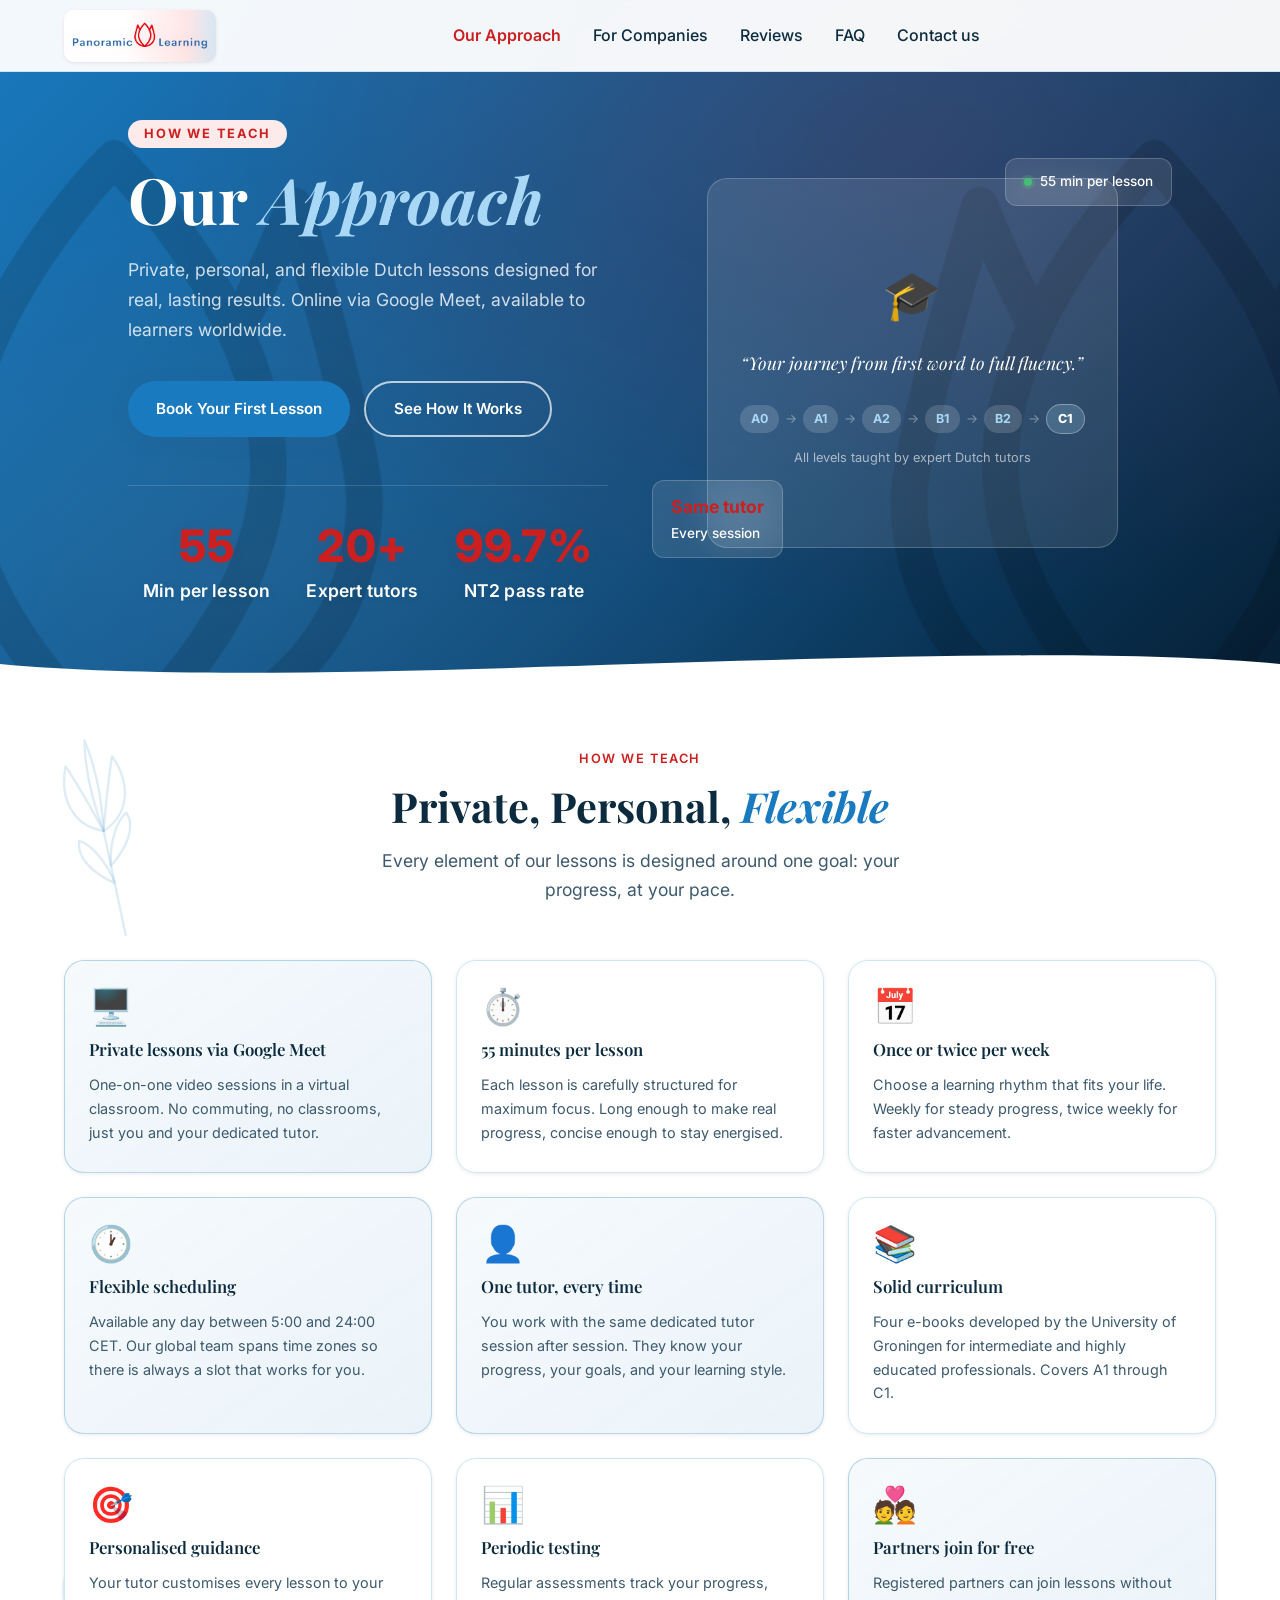
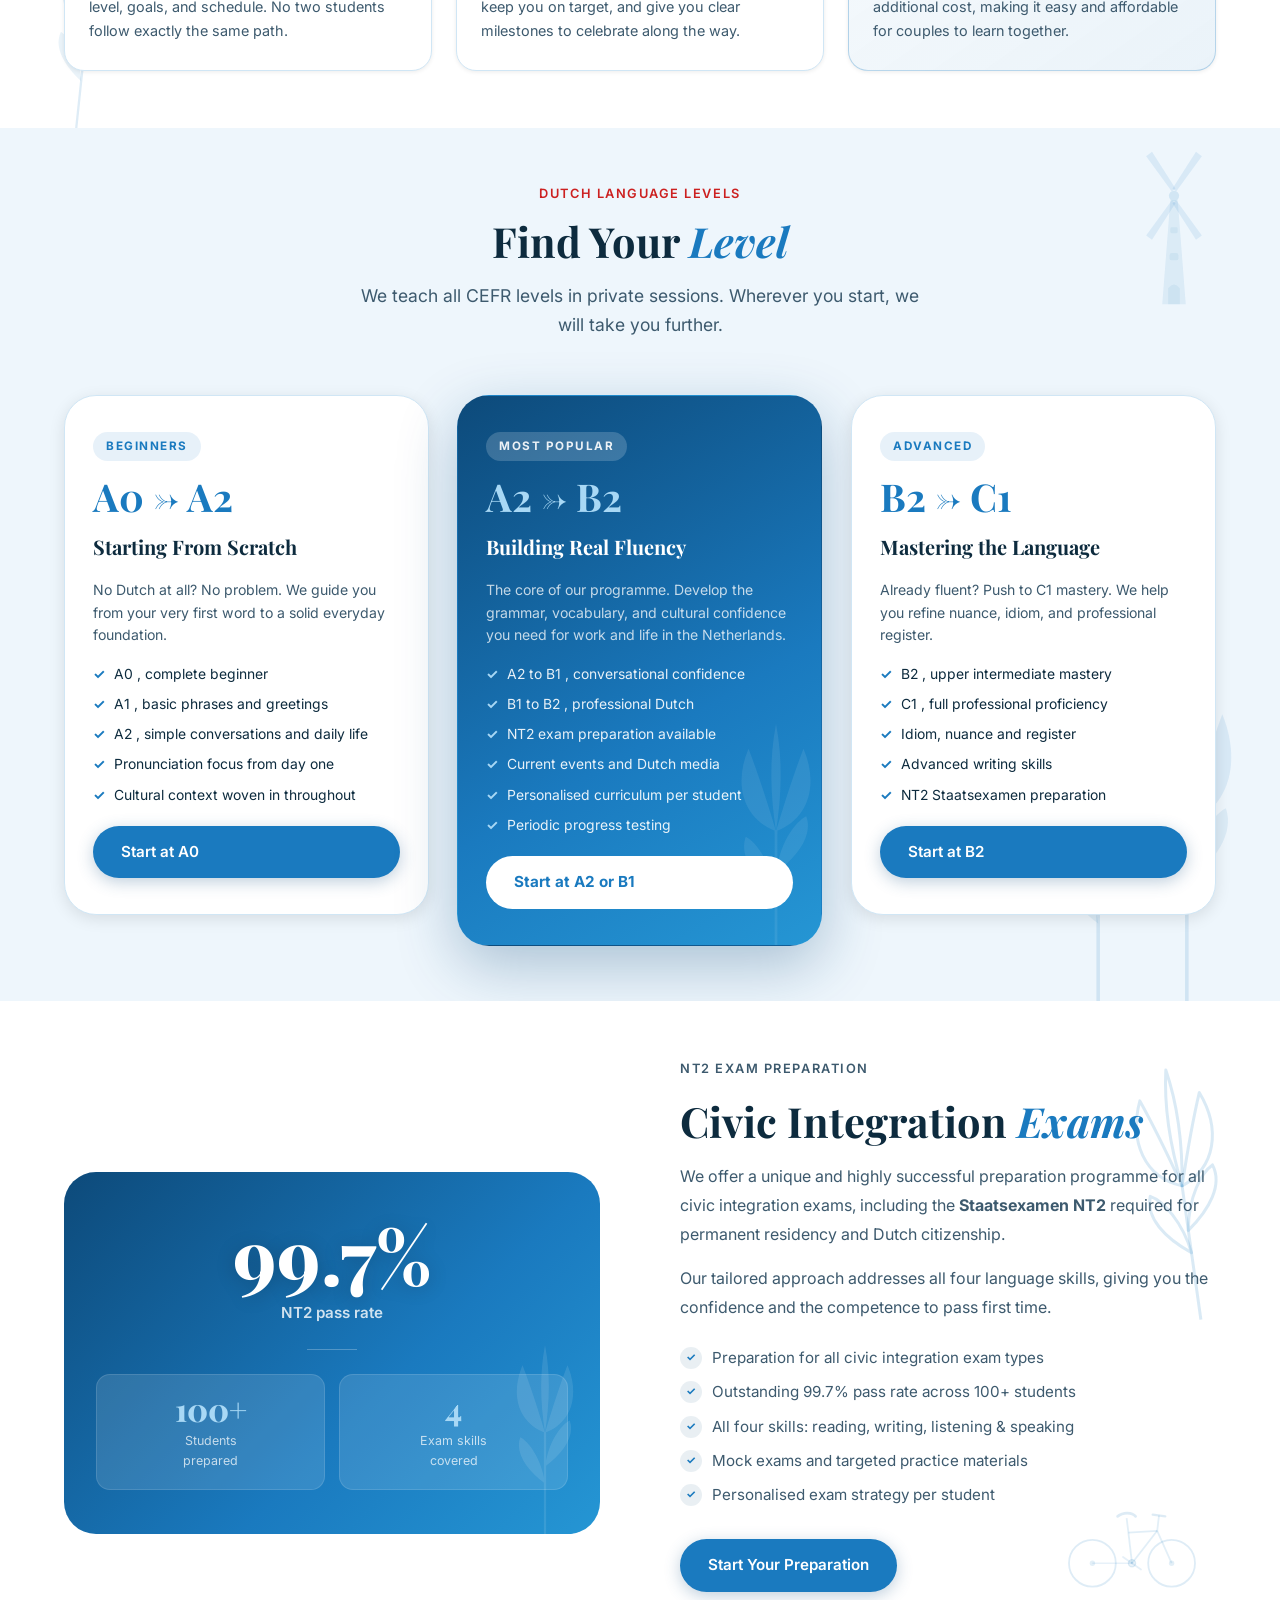
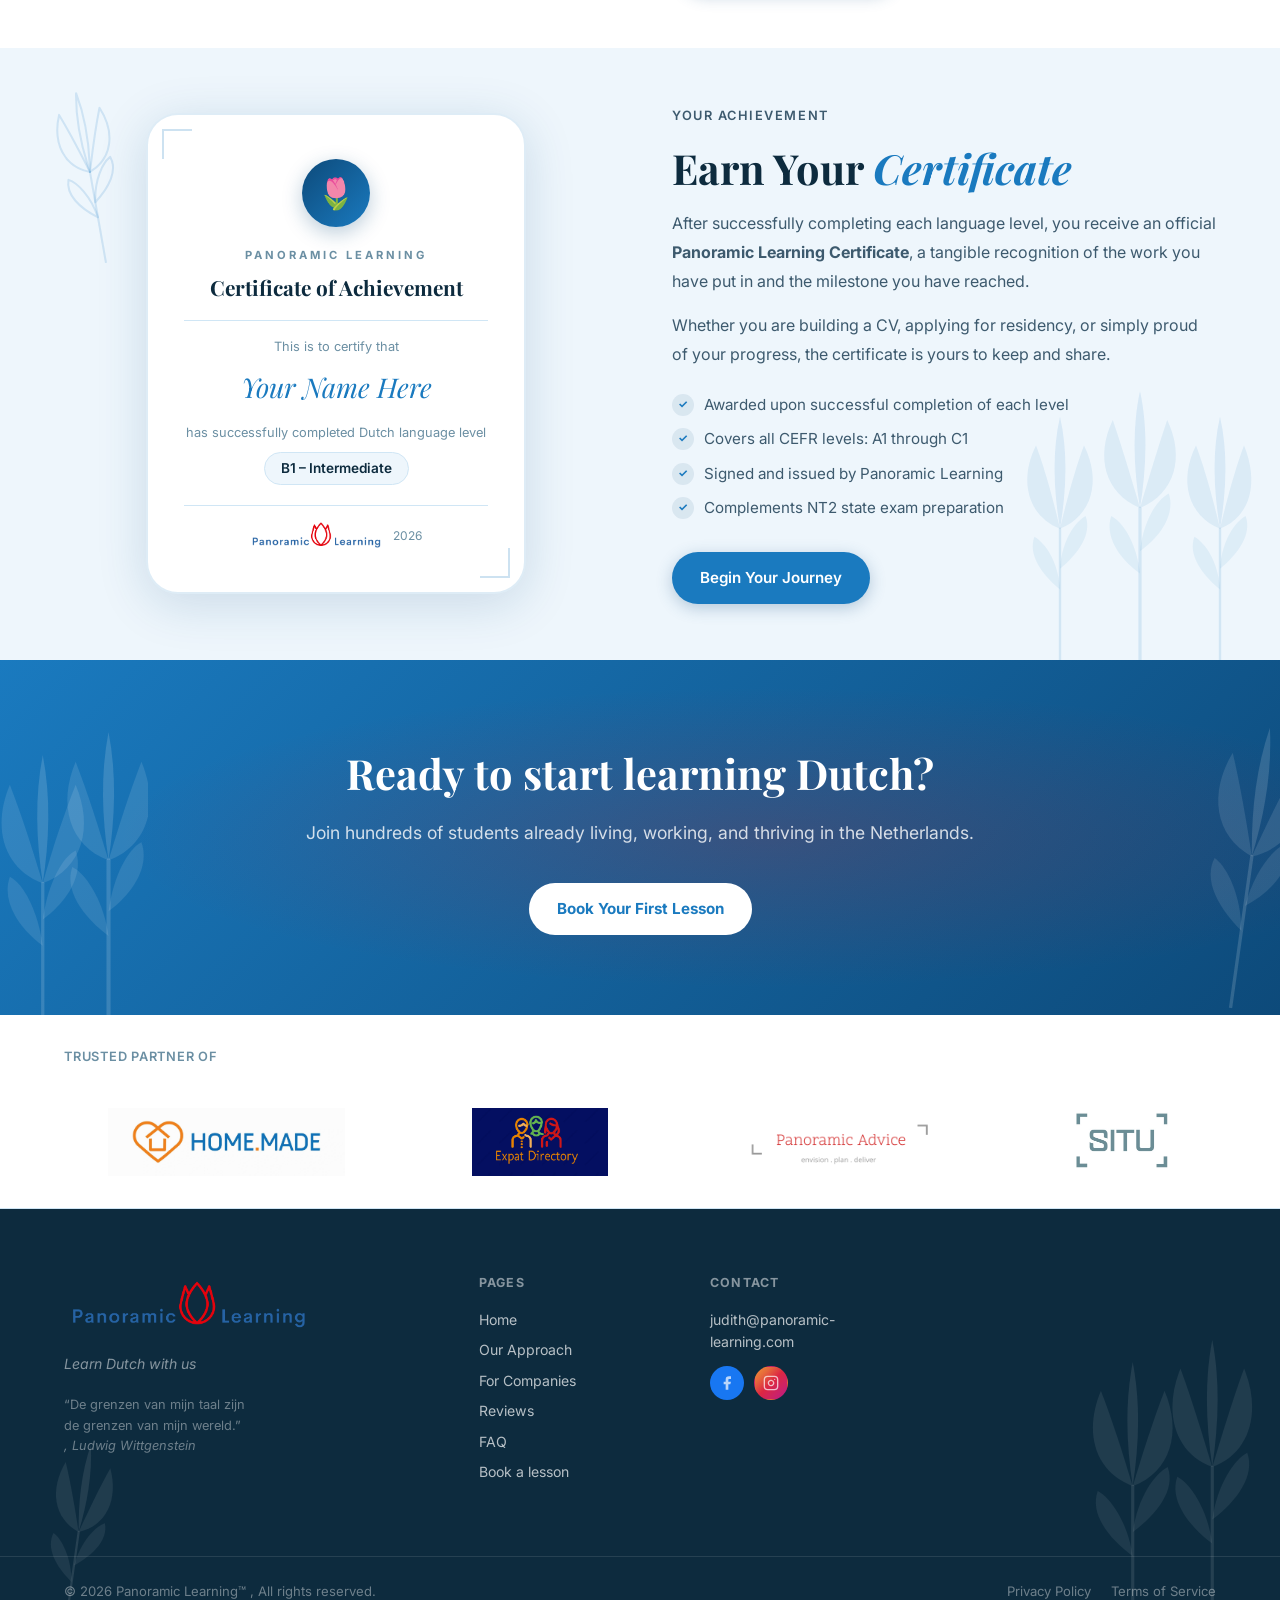
==== commit 89bef5d8: "Add files via upload" ====
--- a/approach.html
+++ b/approach.html
@@ -195,8 +195,7 @@
       <nav class="main-nav" id="main-nav">
         <ul class="main-menu">
           <li><a href="approach.html" class="nav-active">Our Approach</a></li>
-          <li><a href="index.html#about">Who are we?</a></li>
-          <li><a href="approach.html" class="nav-active">The way we work</a></li>
+          <li><a href="companies.html">For Companies</a></li>
           <li><a href="index.html#testimonials">Reviews</a></li>
           <li><a href="index.html#faq">FAQ</a></li>
           <li><a href="index.html#booking" class="nav-cta">Contact us</a></li>
@@ -712,8 +711,8 @@
       <div class="footer-col">
         <h4>Pages</h4>
         <a href="index.html">Home</a>
-        <a href="index.html#about">Who are we?</a>
         <a href="approach.html">Our Approach</a>
+        <a href="companies.html">For Companies</a>
         <a href="index.html#testimonials">Reviews</a>
         <a href="index.html#faq">FAQ</a>
         <a href="index.html#booking">Book a lesson</a>
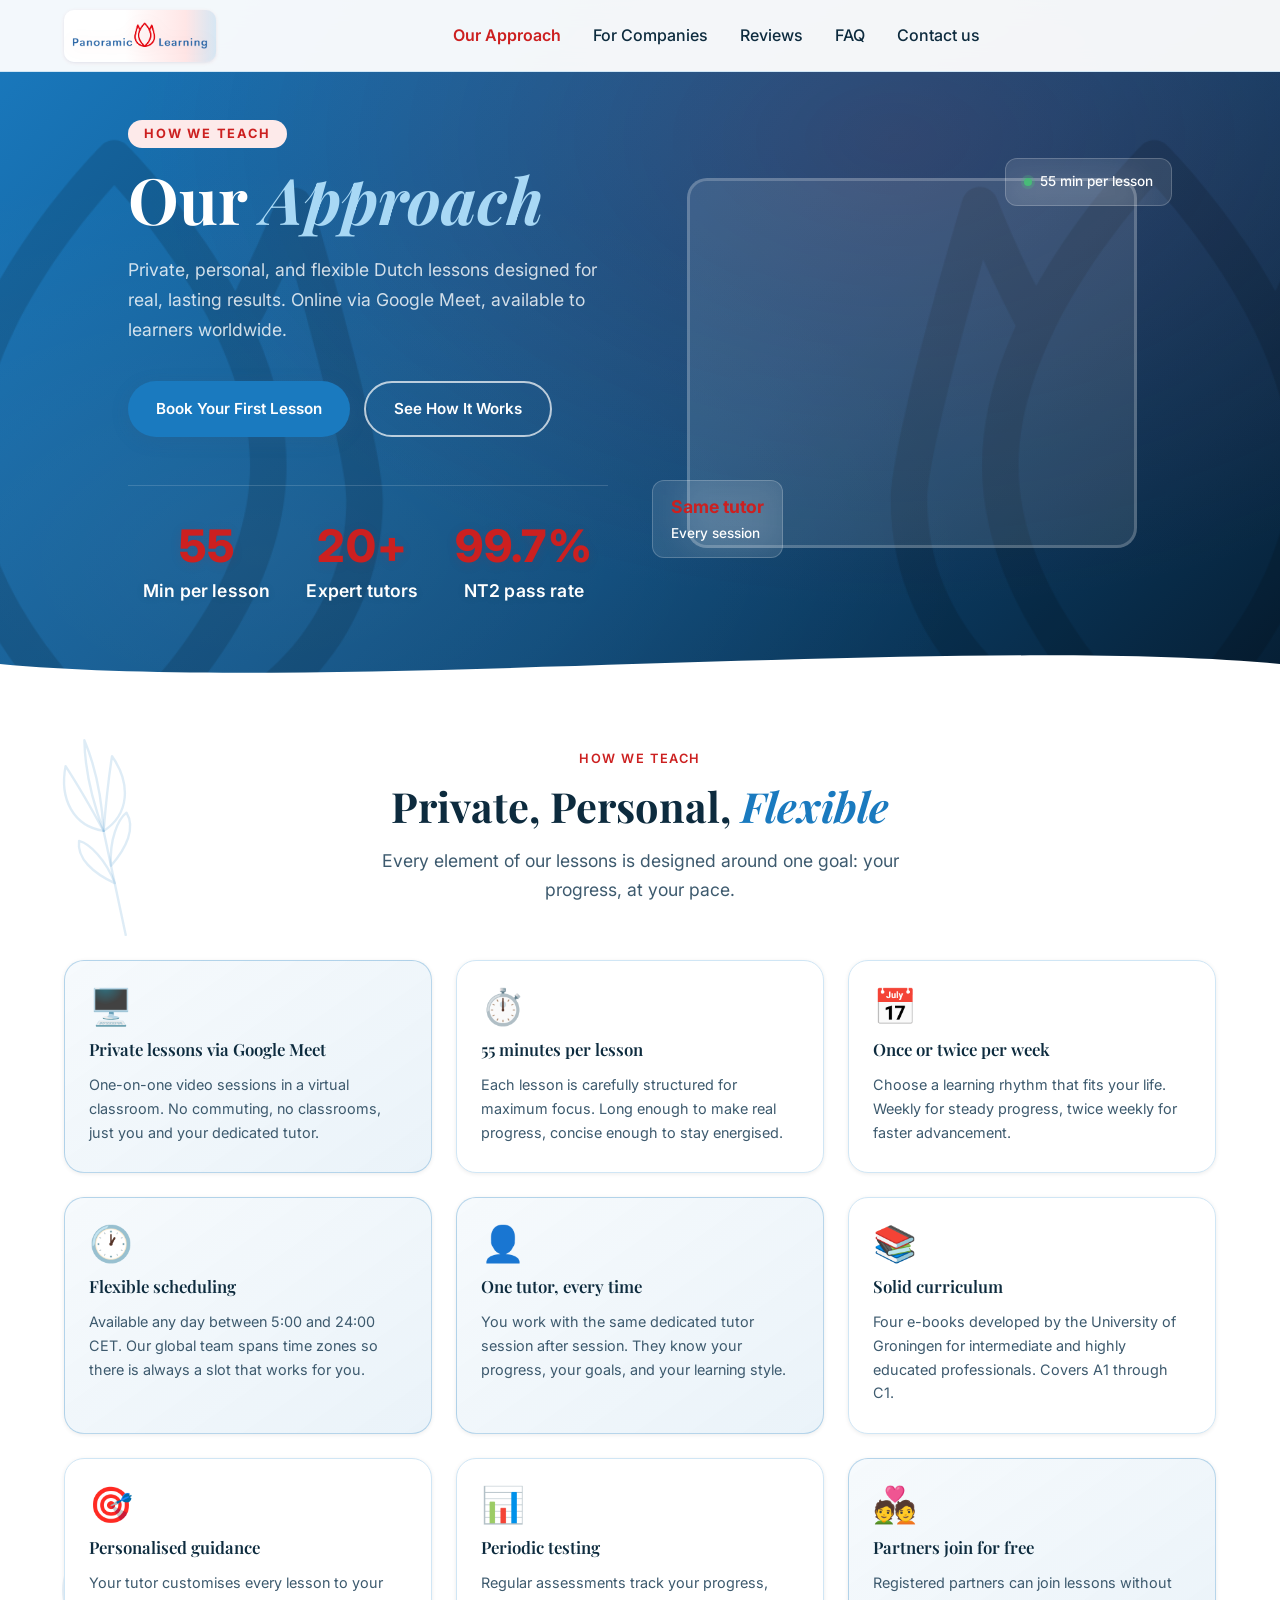
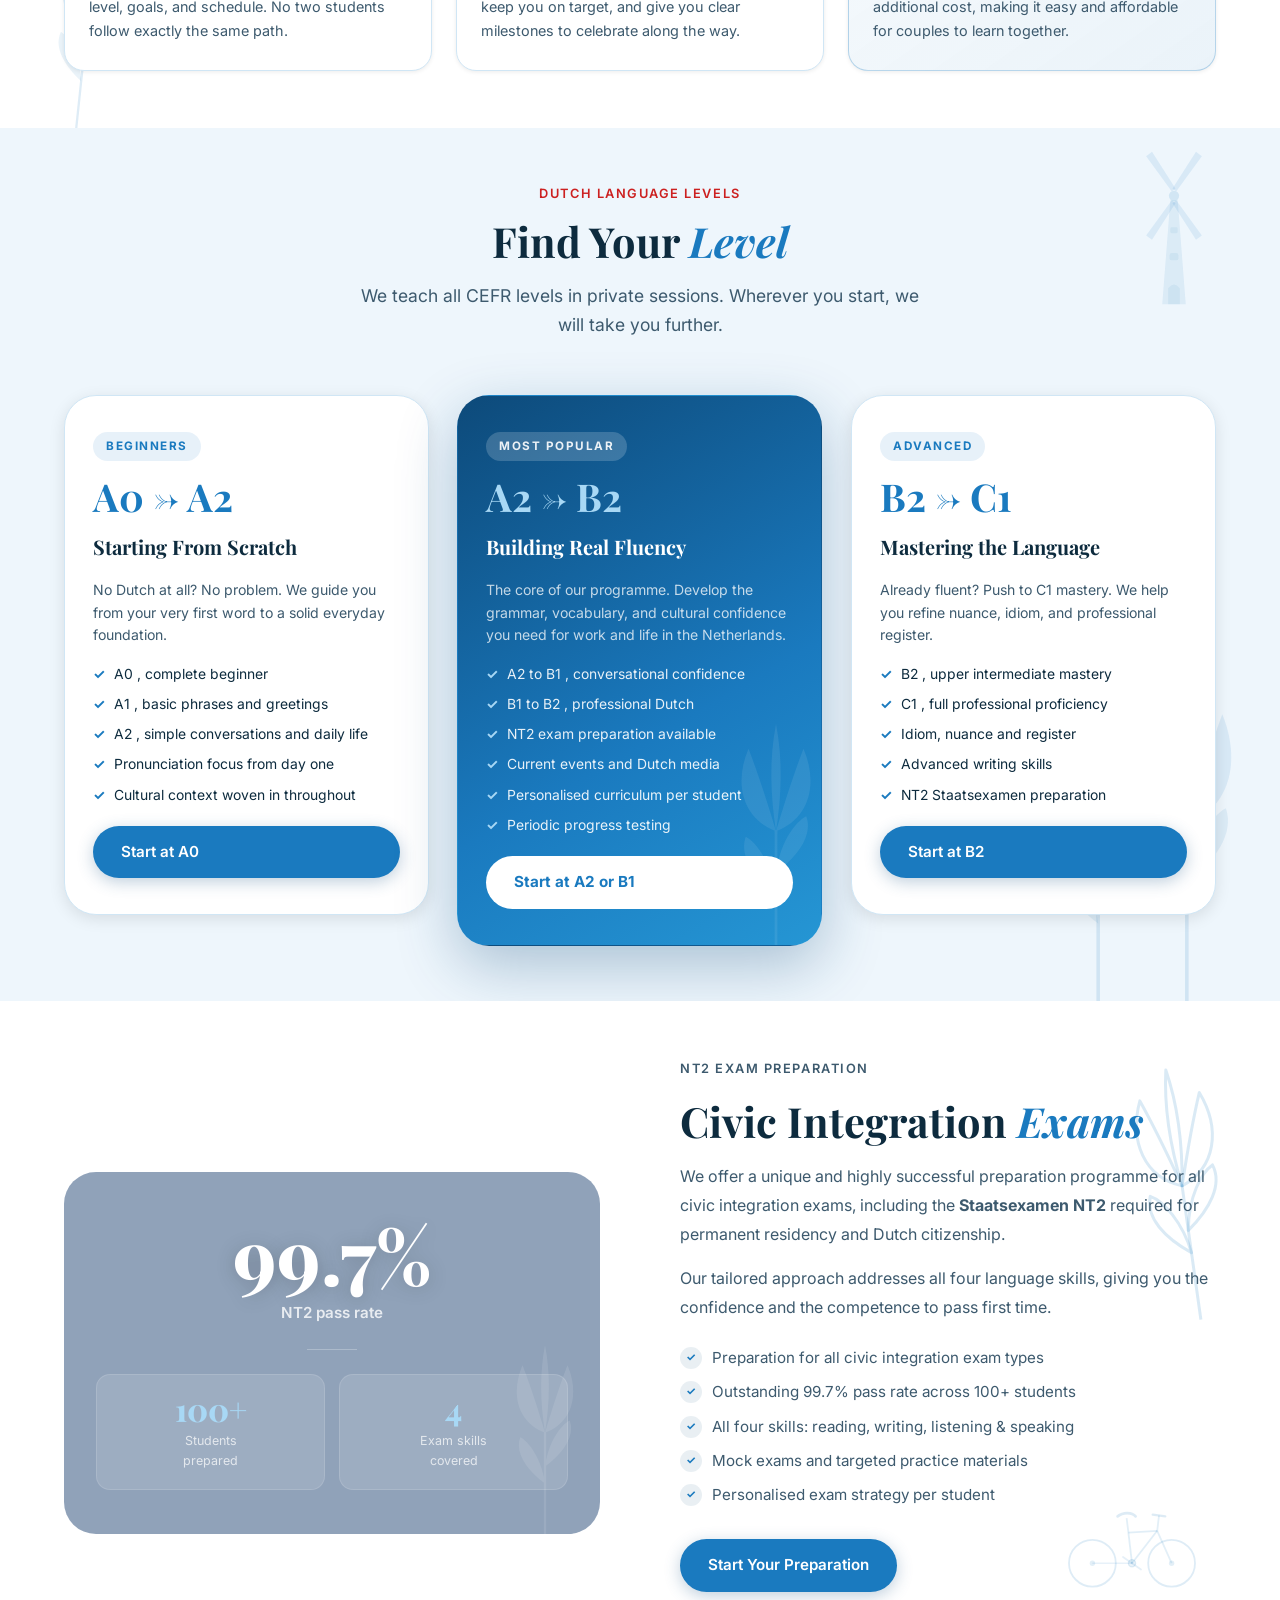
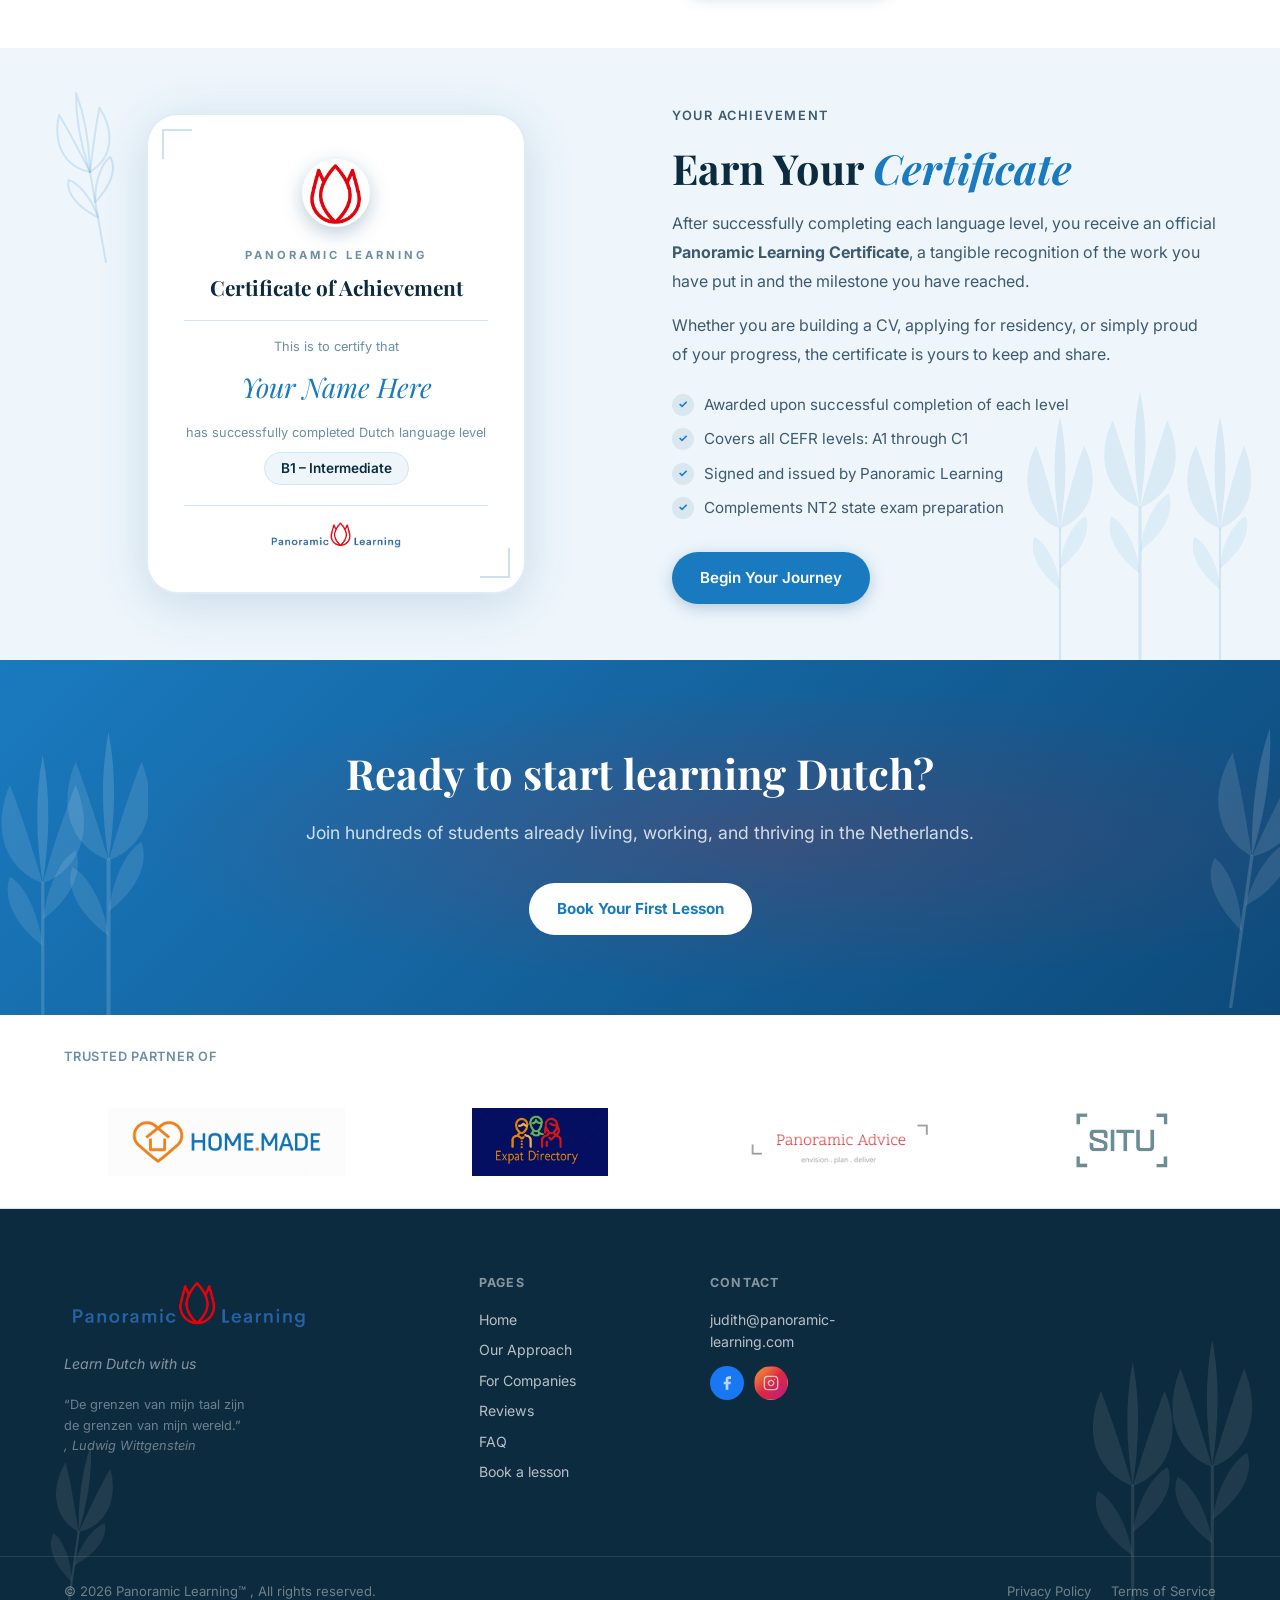
==== commit 497f59e1: "Add files via upload" ====
--- a/approach.html
+++ b/approach.html
@@ -5,21 +5,37 @@
   <meta charset="UTF-8" />
   <meta name="viewport" content="width=device-width, initial-scale=1.0" />
   <title>Our Approach - Panoramic Learning</title>
-  <meta name="description" content="Private Dutch lessons via Google Meet. 55 minutes, flexible scheduling, one dedicated tutor. All CEFR levels A0 to C1. 99.7% NT2 pass rate." />
+  <meta name="description"
+    content="Private Dutch lessons via Google Meet. 55 minutes, flexible scheduling, one dedicated tutor. All CEFR levels A0 to C1. 99.7% NT2 pass rate." />
   <meta name="robots" content="noindex, nofollow" />
   <link rel="icon" type="image/png" href="images/logo.png" />
   <link rel="preconnect" href="https://fonts.googleapis.com" />
   <link rel="preconnect" href="https://fonts.gstatic.com" crossorigin />
-  <link href="https://fonts.googleapis.com/css2?family=Playfair+Display:ital,wght@0,400;0,600;0,700;1,400;1,600;1,700&family=Inter:wght@300;400;500;600;700;800&display=swap" rel="stylesheet" />
+  <link
+    href="https://fonts.googleapis.com/css2?family=Playfair+Display:ital,wght@0,400;0,600;0,700;1,400;1,600;1,700&family=Inter:wght@300;400;500;600;700;800&display=swap"
+    rel="stylesheet" />
   <link rel="stylesheet" href="style.css" />
+  <link rel="stylesheet" href="flag-icons.min.css">
   <style>
     /* ===== OUR APPROACH - PAGE-SPECIFIC STYLES ===== */
+    .hero-card.hero-card--main {
+      background-image: url('images/approach.png');
+      background-size: cover;
+      background-position: center;
+      border: 3px solid rgba(255, 255, 255, .2);
+      min-width: 450px;
+    }
 
     /* Shorter hero for inner pages */
-    .hero.page-hero { min-height: 72vh; }
+    .hero.page-hero {
+      min-height: 72vh;
+    }
 
     /* Active nav link */
-    .main-menu a.nav-active { color: var(--clr-accent) !important; font-weight: 600; }
+    .main-menu a.nav-active {
+      color: var(--clr-accent) !important;
+      font-weight: 600;
+    }
 
     /* ---------- HOW WE WORK: 3x3 feature cards ---------- */
     .approach-grid {
@@ -28,6 +44,7 @@
       gap: 24px;
       margin-top: 48px;
     }
+
     .approach-card {
       background: #fff;
       border-radius: var(--radius-lg);
@@ -39,12 +56,23 @@
       gap: 10px;
       transition: transform 0.22s ease, box-shadow 0.22s ease;
     }
-    .approach-card:hover { transform: translateY(-5px); box-shadow: var(--shadow-lg); }
+
+    .approach-card:hover {
+      transform: translateY(-5px);
+      box-shadow: var(--shadow-lg);
+    }
+
     .approach-card--accent {
-      border-color: rgba(26,122,191,0.28);
-      background: linear-gradient(145deg, rgba(26,122,191,0.04), rgba(26,122,191,0.09));
-    }
-    .approach-card-icon { font-size: 2.2rem; line-height: 1; margin-bottom: 2px; }
+      border-color: rgba(26, 122, 191, 0.28);
+      background: linear-gradient(145deg, rgba(26, 122, 191, 0.04), rgba(26, 122, 191, 0.09));
+    }
+
+    .approach-card-icon {
+      font-size: 2.2rem;
+      line-height: 1;
+      margin-bottom: 2px;
+    }
+
     .approach-card h3 {
       font-family: var(--font-heading);
       font-size: 1.05rem;
@@ -52,7 +80,13 @@
       margin: 0;
       font-weight: 600;
     }
-    .approach-card p { font-size: 0.9rem; color: var(--clr-mid); margin: 0; line-height: 1.65; }
+
+    .approach-card p {
+      font-size: 0.9rem;
+      color: var(--clr-mid);
+      margin: 0;
+      line-height: 1.65;
+    }
 
     /* ---------- LEVELS: 3 cards, middle featured ---------- */
     .levels-grid {
@@ -62,6 +96,7 @@
       margin-top: 48px;
       align-items: start;
     }
+
     .level-card {
       border-radius: var(--radius-xl);
       padding: 36px 28px;
@@ -75,17 +110,26 @@
       overflow: hidden;
       transition: transform 0.22s, box-shadow 0.22s;
     }
-    .level-card:hover { transform: translateY(-4px); box-shadow: var(--shadow-lg); }
+
+    .level-card:hover {
+      transform: translateY(-4px);
+      box-shadow: var(--shadow-lg);
+    }
+
     .level-card--featured {
       background: linear-gradient(150deg, #0d4a7a 0%, #1a7abf 60%, #2596d4 100%);
       border-color: transparent;
       transform: scale(1.05);
-      box-shadow: 0 20px 60px rgba(13,74,122,0.30);
-    }
-    .level-card--featured:hover { transform: scale(1.05) translateY(-4px); }
+      box-shadow: 0 20px 60px rgba(13, 74, 122, 0.30);
+    }
+
+    .level-card--featured:hover {
+      transform: scale(1.05) translateY(-4px);
+    }
+
     .level-badge {
       display: inline-flex;
-      background: rgba(26,122,191,0.10);
+      background: rgba(26, 122, 191, 0.10);
       color: var(--clr-primary);
       font-weight: 700;
       font-size: 0.73rem;
@@ -95,7 +139,12 @@
       border-radius: 999px;
       width: fit-content;
     }
-    .level-card--featured .level-badge { background: rgba(255,255,255,0.18); color: rgba(255,255,255,0.9); }
+
+    .level-card--featured .level-badge {
+      background: rgba(255, 255, 255, 0.18);
+      color: rgba(255, 255, 255, 0.9);
+    }
+
     .level-range {
       font-family: var(--font-heading);
       font-size: 2.4rem;
@@ -103,16 +152,64 @@
       color: var(--clr-primary);
       line-height: 1;
     }
-    .level-card--featured .level-range { color: #a8d8f5; }
-    .level-card h3 { font-family: var(--font-heading); font-size: 1.25rem; color: var(--clr-dark); margin: 0; }
-    .level-card--featured h3 { color: #fff; }
-    .level-card > p { font-size: 0.88rem; color: var(--clr-mid); line-height: 1.6; margin: 0; }
-    .level-card--featured > p { color: rgba(255,255,255,0.75); }
-    .level-card ul { margin: 0; padding: 0; list-style: none; display: flex; flex-direction: column; gap: 8px; }
-    .level-card ul li { display: flex; align-items: flex-start; gap: 9px; font-size: 0.87rem; color: var(--clr-dark); }
-    .level-card ul li::before { content: '\2713'; color: var(--clr-primary); font-weight: 700; flex-shrink: 0; }
-    .level-card--featured ul li { color: rgba(255,255,255,0.9); }
-    .level-card--featured ul li::before { color: #a8d8f5; }
+
+    .level-card--featured .level-range {
+      color: #a8d8f5;
+    }
+
+    .level-card h3 {
+      font-family: var(--font-heading);
+      font-size: 1.25rem;
+      color: var(--clr-dark);
+      margin: 0;
+    }
+
+    .level-card--featured h3 {
+      color: #fff;
+    }
+
+    .level-card>p {
+      font-size: 0.88rem;
+      color: var(--clr-mid);
+      line-height: 1.6;
+      margin: 0;
+    }
+
+    .level-card--featured>p {
+      color: rgba(255, 255, 255, 0.75);
+    }
+
+    .level-card ul {
+      margin: 0;
+      padding: 0;
+      list-style: none;
+      display: flex;
+      flex-direction: column;
+      gap: 8px;
+    }
+
+    .level-card ul li {
+      display: flex;
+      align-items: flex-start;
+      gap: 9px;
+      font-size: 0.87rem;
+      color: var(--clr-dark);
+    }
+
+    .level-card ul li::before {
+      content: '\2713';
+      color: var(--clr-primary);
+      font-weight: 700;
+      flex-shrink: 0;
+    }
+
+    .level-card--featured ul li {
+      color: rgba(255, 255, 255, 0.9);
+    }
+
+    .level-card--featured ul li::before {
+      color: #a8d8f5;
+    }
 
     /* ---------- CERTIFICATE ---------- */
     .cert-wrap {
@@ -121,60 +218,159 @@
       gap: 64px;
       align-items: center;
     }
-    .cert-visual { display: flex; justify-content: center; }
+
+    .cert-visual {
+      display: flex;
+      justify-content: center;
+    }
+
     .cert-card {
       background: #fff;
       border-radius: var(--radius-xl);
-      box-shadow: 0 10px 50px rgba(13,74,122,0.16);
+      box-shadow: 0 10px 50px rgba(13, 74, 122, 0.16);
       padding: 44px 36px;
       text-align: center;
-      border: 2px solid rgba(26,122,191,0.14);
+      border: 2px solid rgba(26, 122, 191, 0.14);
       position: relative;
       max-width: 380px;
       width: 100%;
     }
+
     /* Corner decorations */
-    .cert-card::before, .cert-card::after {
-      content: ''; position: absolute; width: 30px; height: 30px;
-      border-color: rgba(26,122,191,0.22); border-style: solid;
-    }
-    .cert-card::before { top: 14px; left: 14px; border-width: 2px 0 0 2px; }
-    .cert-card::after  { bottom: 14px; right: 14px; border-width: 0 2px 2px 0; }
+    .cert-card::before,
+    .cert-card::after {
+      content: '';
+      position: absolute;
+      width: 30px;
+      height: 30px;
+      border-color: rgba(26, 122, 191, 0.22);
+      border-style: solid;
+    }
+
+    .cert-card::before {
+      top: 14px;
+      left: 14px;
+      border-width: 2px 0 0 2px;
+    }
+
+    .cert-card::after {
+      bottom: 14px;
+      right: 14px;
+      border-width: 0 2px 2px 0;
+    }
+
     .cert-seal {
-      width: 68px; height: 68px;
-      background: linear-gradient(135deg, #0d4a7a, #1a7abf);
-      border-radius: 50%; display: flex; align-items: center; justify-content: center;
-      margin: 0 auto 20px; font-size: 1.9rem;
-      box-shadow: 0 6px 20px rgba(13,74,122,0.28);
-    }
-    .cert-eyebrow { font-size: 0.7rem; font-weight: 700; letter-spacing: 3px; text-transform: uppercase; color: var(--clr-light); margin-bottom: 6px; }
-    .cert-title { font-family: var(--font-heading); font-size: 1.3rem; color: var(--clr-dark); margin-bottom: 0; }
-    .cert-divider { border: none; border-top: 1px solid var(--clr-border); margin: 16px 0; }
-    .cert-subtitle { font-size: 0.8rem; color: var(--clr-light); margin-bottom: 8px; }
-    .cert-name { font-family: var(--font-heading); font-size: 1.7rem; font-style: italic; color: var(--clr-primary); margin: 4px 0 14px; }
+      width: 68px;
+      height: 68px;
+      background-image: url('images/logo.png');
+      background-size: cover;
+      border-radius: 50%;
+      display: flex;
+      align-items: center;
+      justify-content: center;
+      margin: 0 auto 20px;
+      font-size: 1.9rem;
+      box-shadow: 0 6px 20px rgba(13, 74, 122, 0.28);
+    }
+
+    .cert-eyebrow {
+      font-size: 0.7rem;
+      font-weight: 700;
+      letter-spacing: 3px;
+      text-transform: uppercase;
+      color: var(--clr-light);
+      margin-bottom: 6px;
+    }
+
+    .cert-title {
+      font-family: var(--font-heading);
+      font-size: 1.3rem;
+      color: var(--clr-dark);
+      margin-bottom: 0;
+    }
+
+    .cert-divider {
+      border: none;
+      border-top: 1px solid var(--clr-border);
+      margin: 16px 0;
+    }
+
+    .cert-subtitle {
+      font-size: 0.8rem;
+      color: var(--clr-light);
+      margin-bottom: 8px;
+    }
+
+    .cert-name {
+      font-family: var(--font-heading);
+      font-size: 1.7rem;
+      font-style: italic;
+      color: var(--clr-primary);
+      margin: 4px 0 14px;
+    }
+
     .cert-level-badge {
-      font-size: 0.85rem; font-weight: 600; color: var(--clr-dark);
-      background: var(--clr-bg-alt); padding: 5px 16px;
-      border-radius: 999px; border: 1px solid var(--clr-border); display: inline-block;
-    }
+      font-size: 0.85rem;
+      font-weight: 600;
+      color: var(--clr-dark);
+      background: var(--clr-bg-alt);
+      padding: 5px 16px;
+      border-radius: 999px;
+      border: 1px solid var(--clr-border);
+      display: inline-block;
+    }
+
     .cert-footer-line {
-      display: flex; align-items: center; justify-content: center; gap: 10px;
-      margin-top: 20px; padding-top: 16px; border-top: 1px solid var(--clr-border);
-    }
-    .cert-logo-img { height: 26px; }
-    .cert-year { font-size: 0.75rem; color: var(--clr-light); }
+      display: flex;
+      align-items: center;
+      justify-content: center;
+      gap: 10px;
+      margin-top: 20px;
+      padding-top: 16px;
+      border-top: 1px solid var(--clr-border);
+    }
+
+    .cert-logo-img {
+      height: 26px;
+    }
+
+    .cert-year {
+      font-size: 0.75rem;
+      color: var(--clr-light);
+    }
 
     /* ---------- RESPONSIVE ---------- */
     @media (max-width: 960px) {
-      .approach-grid { grid-template-columns: repeat(2, 1fr); }
-      .levels-grid { grid-template-columns: 1fr; }
-      .level-card--featured { transform: none; }
-      .level-card--featured:hover { transform: translateY(-4px); }
-      .cert-wrap { grid-template-columns: 1fr; gap: 40px; }
-    }
+      .approach-grid {
+        grid-template-columns: repeat(2, 1fr);
+      }
+
+      .levels-grid {
+        grid-template-columns: 1fr;
+      }
+
+      .level-card--featured {
+        transform: none;
+      }
+
+      .level-card--featured:hover {
+        transform: translateY(-4px);
+      }
+
+      .cert-wrap {
+        grid-template-columns: 1fr;
+        gap: 40px;
+      }
+    }
+
     @media (max-width: 600px) {
-      .approach-grid { grid-template-columns: 1fr; }
-      .hero.page-hero { min-height: 60vh; }
+      .approach-grid {
+        grid-template-columns: 1fr;
+      }
+
+      .hero.page-hero {
+        min-height: 60vh;
+      }
     }
   </style>
 </head>
@@ -218,7 +414,8 @@
       <div class="hero-content slide-in-left">
         <p class="hero-eyebrow">How We Teach</p>
         <h1 class="hero-title">Our <em style="font-style:italic;color:#a8d8f5;">Approach</em></h1>
-        <p class="hero-sub">Private, personal, and flexible Dutch lessons designed for real, lasting results. Online via Google Meet, available to learners worldwide.</p>
+        <p class="hero-sub">Private, personal, and flexible Dutch lessons designed for real, lasting results. Online via
+          Google Meet, available to learners worldwide.</p>
         <div class="hero-actions fade-up anim-delay-1">
           <a href="index.html#booking" class="btn btn-primary">Book Your First Lesson</a>
           <a href="#how-we-work" class="btn btn-outline">See How It Works</a>
@@ -232,25 +429,7 @@
 
       <!-- Right: CEFR journey card + floating badges -->
       <div class="hero-visual slide-in-right">
-        <div class="hero-card hero-card--main">
-          <div class="hero-card-icon">&#x1F393;</div>
-          <p class="hero-card-quote">&ldquo;Your journey from first word to full fluency.&rdquo;</p>
-          <!-- CEFR level path -->
-          <div style="display:flex;gap:6px;align-items:center;justify-content:center;flex-wrap:wrap;margin-top:16px;">
-            <span style="background:rgba(255,255,255,0.15);color:#a8d8f5;font-weight:700;font-size:0.78rem;padding:4px 11px;border-radius:999px;">A0</span>
-            <span style="color:rgba(255,255,255,0.4);font-size:0.8rem;">&#x2192;</span>
-            <span style="background:rgba(255,255,255,0.15);color:#a8d8f5;font-weight:700;font-size:0.78rem;padding:4px 11px;border-radius:999px;">A1</span>
-            <span style="color:rgba(255,255,255,0.4);font-size:0.8rem;">&#x2192;</span>
-            <span style="background:rgba(255,255,255,0.15);color:#a8d8f5;font-weight:700;font-size:0.78rem;padding:4px 11px;border-radius:999px;">A2</span>
-            <span style="color:rgba(255,255,255,0.4);font-size:0.8rem;">&#x2192;</span>
-            <span style="background:rgba(255,255,255,0.15);color:#a8d8f5;font-weight:700;font-size:0.78rem;padding:4px 11px;border-radius:999px;">B1</span>
-            <span style="color:rgba(255,255,255,0.4);font-size:0.8rem;">&#x2192;</span>
-            <span style="background:rgba(255,255,255,0.15);color:#a8d8f5;font-weight:700;font-size:0.78rem;padding:4px 11px;border-radius:999px;">B2</span>
-            <span style="color:rgba(255,255,255,0.4);font-size:0.8rem;">&#x2192;</span>
-            <span style="background:rgba(168,216,245,0.22);color:#fff;font-weight:800;font-size:0.78rem;padding:4px 11px;border-radius:999px;border:1px solid rgba(255,255,255,0.32);">C1</span>
-          </div>
-          <p class="hero-card-author" style="margin-top:14px;">All levels taught by expert Dutch tutors</p>
-        </div>
+        <div class="hero-card hero-card--main"></div>
         <div class="hero-card hero-card--float hero-card--float-1">
           <span class="badge-dot badge-dot--green"></span>
           <span>55 min per lesson</span>
@@ -263,10 +442,12 @@
     </div>
 
     <!-- Logo watermark decorations -->
-    <div aria-hidden="true" style="position:absolute;left:-180px;bottom:-90px;opacity:0.13;z-index:0;pointer-events:none;">
+    <div aria-hidden="true"
+      style="position:absolute;left:-180px;bottom:-90px;opacity:0.13;z-index:0;pointer-events:none;">
       <img src="images/black-logo.png" alt="" style="width:600px;height:auto;display:block;" />
     </div>
-    <div aria-hidden="true" style="position:absolute;right:-180px;bottom:-90px;opacity:0.13;z-index:0;pointer-events:none;">
+    <div aria-hidden="true"
+      style="position:absolute;right:-180px;bottom:-90px;opacity:0.13;z-index:0;pointer-events:none;">
       <img src="images/black-logo.png" alt="" style="width:600px;height:auto;display:block;" />
     </div>
 
@@ -291,7 +472,8 @@
       <path d="M40,110 C64,101 71,76 60,50 C53,68 46,90 40,110Z" />
     </svg>
     <!-- filled tulip, bottom-left -->
-    <svg class="section-tulip-deco st-about-2" aria-hidden="true" viewBox="0 0 80 200" xmlns="http://www.w3.org/2000/svg">
+    <svg class="section-tulip-deco st-about-2" aria-hidden="true" viewBox="0 0 80 200"
+      xmlns="http://www.w3.org/2000/svg">
       <path d="M40,200 L40,110" fill="none" stroke="rgba(26,122,191,0.14)" stroke-width="2" stroke-linecap="round" />
       <path d="M40,155 C24,143 13,128 18,114 C26,118 37,134 40,155Z" fill="rgba(26,122,191,0.09)" />
       <path d="M40,140 C56,128 67,113 62,99 C54,103 43,118 40,140Z" fill="rgba(26,122,191,0.09)" />
@@ -304,7 +486,8 @@
       <div class="section-header fade-up">
         <p class="section-eyebrow">How We Teach</p>
         <h2 class="section-title">Private, Personal, <em>Flexible</em></h2>
-        <p class="section-sub">Every element of our lessons is designed around one goal: your progress, at your pace.</p>
+        <p class="section-sub">Every element of our lessons is designed around one goal: your progress, at your pace.
+        </p>
       </div>
 
       <div class="approach-grid">
@@ -312,55 +495,64 @@
         <div class="approach-card approach-card--accent fade-up anim-delay-1">
           <div class="approach-card-icon">&#x1F5A5;&#xFE0F;</div>
           <h3>Private lessons via Google Meet</h3>
-          <p>One-on-one video sessions in a virtual classroom. No commuting, no classrooms, just you and your dedicated tutor.</p>
+          <p>One-on-one video sessions in a virtual classroom. No commuting, no classrooms, just you and your dedicated
+            tutor.</p>
         </div>
 
         <div class="approach-card fade-up anim-delay-2">
           <div class="approach-card-icon">&#x23F1;&#xFE0F;</div>
           <h3>55 minutes per lesson</h3>
-          <p>Each lesson is carefully structured for maximum focus. Long enough to make real progress, concise enough to stay energised.</p>
+          <p>Each lesson is carefully structured for maximum focus. Long enough to make real progress, concise enough to
+            stay energised.</p>
         </div>
 
         <div class="approach-card fade-up anim-delay-3">
           <div class="approach-card-icon">&#x1F4C5;</div>
           <h3>Once or twice per week</h3>
-          <p>Choose a learning rhythm that fits your life. Weekly for steady progress, twice weekly for faster advancement.</p>
+          <p>Choose a learning rhythm that fits your life. Weekly for steady progress, twice weekly for faster
+            advancement.</p>
         </div>
 
         <div class="approach-card approach-card--accent fade-up anim-delay-1">
           <div class="approach-card-icon">&#x1F550;</div>
           <h3>Flexible scheduling</h3>
-          <p>Available any day between 5:00 and 24:00 CET. Our global team spans time zones so there is always a slot that works for you.</p>
+          <p>Available any day between 5:00 and 24:00 CET. Our global team spans time zones so there is always a slot
+            that works for you.</p>
         </div>
 
         <div class="approach-card approach-card--accent fade-up anim-delay-2">
           <div class="approach-card-icon">&#x1F464;</div>
           <h3>One tutor, every time</h3>
-          <p>You work with the same dedicated tutor session after session. They know your progress, your goals, and your learning style.</p>
+          <p>You work with the same dedicated tutor session after session. They know your progress, your goals, and your
+            learning style.</p>
         </div>
 
         <div class="approach-card fade-up anim-delay-3">
           <div class="approach-card-icon">&#x1F4DA;</div>
           <h3>Solid curriculum</h3>
-          <p>Four e-books developed by the University of Groningen for intermediate and highly educated professionals. Covers A1 through C1.</p>
+          <p>Four e-books developed by the University of Groningen for intermediate and highly educated professionals.
+            Covers A1 through C1.</p>
         </div>
 
         <div class="approach-card fade-up anim-delay-1">
           <div class="approach-card-icon">&#x1F3AF;</div>
           <h3>Personalised guidance</h3>
-          <p>Your tutor customises every lesson to your level, goals, and schedule. No two students follow exactly the same path.</p>
+          <p>Your tutor customises every lesson to your level, goals, and schedule. No two students follow exactly the
+            same path.</p>
         </div>
 
         <div class="approach-card fade-up anim-delay-2">
           <div class="approach-card-icon">&#x1F4CA;</div>
           <h3>Periodic testing</h3>
-          <p>Regular assessments track your progress, keep you on target, and give you clear milestones to celebrate along the way.</p>
+          <p>Regular assessments track your progress, keep you on target, and give you clear milestones to celebrate
+            along the way.</p>
         </div>
 
         <div class="approach-card approach-card--accent fade-up anim-delay-3">
           <div class="approach-card-icon">&#x1F491;</div>
           <h3>Partners join for free</h3>
-          <p>Registered partners can join lessons without additional cost, making it easy and affordable for couples to learn together.</p>
+          <p>Registered partners can join lessons without additional cost, making it easy and affordable for couples to
+            learn together.</p>
         </div>
 
       </div>
@@ -370,7 +562,8 @@
   <!-- ========== LEVELS ========== -->
   <section class="section section--alt" id="levels">
     <!-- two filled tulips, bottom-right -->
-    <svg class="section-tulip-deco st-courses" aria-hidden="true" viewBox="0 0 110 200" xmlns="http://www.w3.org/2000/svg">
+    <svg class="section-tulip-deco st-courses" aria-hidden="true" viewBox="0 0 110 200"
+      xmlns="http://www.w3.org/2000/svg">
       <path d="M30,200 L30,112" fill="none" stroke="rgba(26,122,191,0.14)" stroke-width="2" stroke-linecap="round" />
       <path d="M30,156 C14,144 3,129 8,115 C16,119 27,135 30,156Z" fill="rgba(26,122,191,0.09)" />
       <path d="M30,141 C46,129 57,114 52,100 C44,104 33,119 30,141Z" fill="rgba(26,122,191,0.09)" />
@@ -385,7 +578,8 @@
       <path d="M80,100 C104,91 111,65 100,38 C93,57 86,80 80,100Z" fill="rgba(26,122,191,0.10)" />
     </svg>
     <!-- windmill, top-left -->
-    <svg class="section-tulip-deco st-windmill-courses" aria-hidden="true" viewBox="0 0 150 270" style="width:110px;" xmlns="http://www.w3.org/2000/svg">
+    <svg class="section-tulip-deco st-windmill-courses" aria-hidden="true" viewBox="0 0 150 270" style="width:110px;"
+      xmlns="http://www.w3.org/2000/svg">
       <path d="M44,220 L76,220 L65,78 L55,78 Z" fill="rgba(26,122,191,0.09)" />
       <path d="M57,66 L22,18 L30,12 L62,62 Z" fill="rgba(26,122,191,0.10)" />
       <path d="M63,78 L98,126 L90,132 L58,82 Z" fill="rgba(26,122,191,0.10)" />
@@ -401,7 +595,8 @@
       <div class="section-header fade-up">
         <p class="section-eyebrow">Dutch Language Levels</p>
         <h2 class="section-title">Find Your <em>Level</em></h2>
-        <p class="section-sub">We teach all CEFR levels in private sessions. Wherever you start, we will take you further.</p>
+        <p class="section-sub">We teach all CEFR levels in private sessions. Wherever you start, we will take you
+          further.</p>
       </div>
 
       <div class="levels-grid">
@@ -437,7 +632,8 @@
           <div class="level-badge">Most popular</div>
           <div class="level-range">A2 &#x2192; B2</div>
           <h3>Building Real Fluency</h3>
-          <p>The core of our programme. Develop the grammar, vocabulary, and cultural confidence you need for work and life in the Netherlands.</p>
+          <p>The core of our programme. Develop the grammar, vocabulary, and cultural confidence you need for work and
+            life in the Netherlands.</p>
           <ul>
             <li>A2 to B1 , conversational confidence</li>
             <li>B1 to B2 , professional Dutch</li>
@@ -495,7 +691,8 @@
       <path d="M108,52 L80,88" fill="none" stroke="rgba(26,122,191,0.13)" stroke-width="2" />
       <path d="M108,52 L124,88" fill="none" stroke="rgba(26,122,191,0.12)" stroke-width="2" />
       <path d="M76,54 L74,38" fill="none" stroke="rgba(26,122,191,0.12)" stroke-width="2" />
-      <path d="M64,36 C70,31 80,31 84,36" fill="none" stroke="rgba(26,122,191,0.15)" stroke-width="3" stroke-linecap="round" />
+      <path d="M64,36 C70,31 80,31 84,36" fill="none" stroke="rgba(26,122,191,0.15)" stroke-width="3"
+        stroke-linecap="round" />
       <path d="M108,52 L110,35" fill="none" stroke="rgba(26,122,191,0.12)" stroke-width="2" />
       <path d="M103,34 L117,36" fill="none" stroke="rgba(26,122,191,0.15)" stroke-width="2.5" stroke-linecap="round" />
       <circle cx="80" cy="88" r="4" fill="rgba(26,122,191,0.09)" stroke="rgba(26,122,191,0.12)" stroke-width="1.5" />
@@ -507,27 +704,42 @@
 
       <!-- Left: stats visual box -->
       <div class="about-image-wrap slide-in-left">
-        <div style="border-radius:var(--radius-xl);overflow:hidden;position:relative;background:linear-gradient(135deg,#0d4a7a 0%,#1a7abf 60%,#2596d4 100%);min-height:360px;display:flex;flex-direction:column;align-items:center;justify-content:center;gap:24px;padding:44px 32px;width:100%;">
+        <div
+          style="border-radius:var(--radius-xl);overflow:hidden;position:relative;min-height:360px;display:flex;flex-direction:column;align-items:center;justify-content:center;gap:24px;padding:44px 32px;width:100%;">
+          <!-- Blurred background image -->
+          <div style="position:absolute;inset:0;background:url('images/exam.jpg') center/cover no-repeat;filter:blur(6px) brightness(0.45);transform:scale(1.08);z-index:0;"></div>
+          <!-- Blue tint overlay -->
+          <div style="position:absolute;inset:0;background:rgba(10,50,100,0.45);z-index:1;"></div>
+          <!-- Content above blur -->
+          <div style="position:relative;z-index:2;display:flex;flex-direction:column;align-items:center;gap:24px;width:100%;">
           <!-- Big stat -->
           <div style="text-align:center;">
-            <div style="font-family:var(--font-heading);font-size:4.8rem;font-weight:800;color:#fff;line-height:1;text-shadow:0 2px 20px rgba(0,0,0,0.2);">99.7%</div>
-            <div style="color:rgba(255,255,255,0.8);font-size:0.95rem;font-weight:600;margin-top:8px;">NT2 pass rate</div>
+            <div
+              style="font-family:var(--font-heading);font-size:4.8rem;font-weight:800;color:#fff;line-height:1;text-shadow:0 2px 20px rgba(0,0,0,0.2);">
+              99.7%</div>
+            <div style="color:rgba(255,255,255,0.8);font-size:0.95rem;font-weight:600;margin-top:8px;">NT2 pass rate
+            </div>
           </div>
           <div style="width:50px;height:1px;background:rgba(255,255,255,0.25);"></div>
           <!-- Mini stats grid -->
           <div style="display:grid;grid-template-columns:1fr 1fr;gap:14px;width:100%;">
-            <div style="background:rgba(255,255,255,0.12);border-radius:14px;padding:18px 14px;text-align:center;border:1px solid rgba(255,255,255,0.12);">
-              <div style="font-family:var(--font-heading);font-size:2rem;font-weight:800;color:#a8d8f5;line-height:1;">100+</div>
+            <div
+              style="background:rgba(255,255,255,0.12);border-radius:14px;padding:18px 14px;text-align:center;border:1px solid rgba(255,255,255,0.12);">
+              <div style="font-family:var(--font-heading);font-size:2rem;font-weight:800;color:#a8d8f5;line-height:1;">
+                100+</div>
               <div style="color:rgba(255,255,255,0.72);font-size:0.78rem;margin-top:6px;">Students<br>prepared</div>
             </div>
-            <div style="background:rgba(255,255,255,0.12);border-radius:14px;padding:18px 14px;text-align:center;border:1px solid rgba(255,255,255,0.12);">
-              <div style="font-family:var(--font-heading);font-size:2rem;font-weight:800;color:#a8d8f5;line-height:1;">4</div>
+            <div
+              style="background:rgba(255,255,255,0.12);border-radius:14px;padding:18px 14px;text-align:center;border:1px solid rgba(255,255,255,0.12);">
+              <div style="font-family:var(--font-heading);font-size:2rem;font-weight:800;color:#a8d8f5;line-height:1;">4
+              </div>
               <div style="color:rgba(255,255,255,0.72);font-size:0.78rem;margin-top:6px;">Exam skills<br>covered</div>
             </div>
           </div>
+          </div><!-- end content above blur -->
           <!-- Tulip watermark -->
           <svg aria-hidden="true" viewBox="0 0 80 200" xmlns="http://www.w3.org/2000/svg"
-            style="position:absolute;bottom:0;right:10px;width:90px;opacity:0.10;pointer-events:none;">
+            style="position:absolute;bottom:0;right:10px;width:90px;opacity:0.10;pointer-events:none;z-index:3;">
             <path d="M40,200 L40,110" fill="none" stroke="#fff" stroke-width="2" stroke-linecap="round" />
             <path d="M40,155 C24,143 13,128 18,114 C26,118 37,134 40,155Z" fill="#fff" />
             <path d="M40,140 C56,128 67,113 62,99 C54,103 43,118 40,140Z" fill="#fff" />
@@ -542,12 +754,16 @@
       <div class="about-content slide-in-right">
         <p class="section-eyebrow">NT2 Exam Preparation</p>
         <h2 class="section-title">Civic Integration <em>Exams</em></h2>
-        <p>We offer a unique and highly successful preparation programme for all civic integration exams, including the <strong>Staatsexamen NT2</strong> required for permanent residency and Dutch citizenship.</p>
-        <p>Our tailored approach addresses all four language skills, giving you the confidence and the competence to pass first time.</p>
+        <p>We offer a unique and highly successful preparation programme for all civic integration exams, including the
+          <strong>Staatsexamen NT2</strong> required for permanent residency and Dutch citizenship.
+        </p>
+        <p>Our tailored approach addresses all four language skills, giving you the confidence and the competence to
+          pass first time.</p>
         <ul class="about-features">
           <li><span class="feature-icon">&#x2713;</span> Preparation for all civic integration exam types</li>
           <li><span class="feature-icon">&#x2713;</span> Outstanding 99.7% pass rate across 100+ students</li>
-          <li><span class="feature-icon">&#x2713;</span> All four skills: reading, writing, listening &amp; speaking</li>
+          <li><span class="feature-icon">&#x2713;</span> All four skills: reading, writing, listening &amp; speaking
+          </li>
           <li><span class="feature-icon">&#x2713;</span> Mock exams and targeted practice materials</li>
           <li><span class="feature-icon">&#x2713;</span> Personalised exam strategy per student</li>
         </ul>
@@ -597,7 +813,7 @@
         <!-- Certificate visual (left) -->
         <div class="cert-visual slide-in-left">
           <div class="cert-card">
-            <div class="cert-seal">&#x1F337;</div>
+            <div class="cert-seal"></div>
             <p class="cert-eyebrow">Panoramic Learning</p>
             <h3 class="cert-title">Certificate of Achievement</h3>
             <hr class="cert-divider" />
@@ -607,7 +823,6 @@
             <span class="cert-level-badge">B1 &ndash; Intermediate</span>
             <div class="cert-footer-line">
               <img src="images/full-logo.png" alt="Panoramic Learning" class="cert-logo-img" />
-              <span class="cert-year">2026</span>
             </div>
           </div>
         </div>
@@ -616,8 +831,11 @@
         <div class="about-content slide-in-right">
           <p class="section-eyebrow">Your Achievement</p>
           <h2 class="section-title">Earn Your <em>Certificate</em></h2>
-          <p>After successfully completing each language level, you receive an official <strong>Panoramic Learning Certificate</strong>, a tangible recognition of the work you have put in and the milestone you have reached.</p>
-          <p>Whether you are building a CV, applying for residency, or simply proud of your progress, the certificate is yours to keep and share.</p>
+          <p>After successfully completing each language level, you receive an official <strong>Panoramic Learning
+              Certificate</strong>, a tangible recognition of the work you have put in and the milestone you have
+            reached.</p>
+          <p>Whether you are building a CV, applying for residency, or simply proud of your progress, the certificate is
+            yours to keep and share.</p>
           <ul class="about-features">
             <li><span class="feature-icon">&#x2713;</span> Awarded upon successful completion of each level</li>
             <li><span class="feature-icon">&#x2713;</span> Covers all CEFR levels: A1 through C1</li>
@@ -668,8 +886,10 @@
       <p class="partners-label">Trusted partner of</p>
       <div class="partners-logos">
         <span class="partner-logo"><img src="images/home-made.jpg" alt="Home.Made logo" style="height:68px;" /></span>
-        <span class="partner-logo"><img src="images/expat-directory.png" alt="Expat Directory logo" style="height:68px;" /></span>
-        <span class="partner-logo"><img src="images/panoramic-advice.png" alt="Panoramic Advice logo" style="height:68px;" /></span>
+        <span class="partner-logo"><img src="images/expat-directory.png" alt="Expat Directory logo"
+            style="height:68px;" /></span>
+        <span class="partner-logo"><img src="images/panoramic-advice.png" alt="Panoramic Advice logo"
+            style="height:68px;" /></span>
         <span class="partner-logo"><img src="images/situ.jpg" alt="Situ logo" style="height:68px;" /></span>
       </div>
     </div>
@@ -678,7 +898,8 @@
   <!-- ========== FOOTER ========== -->
   <footer class="site-footer">
     <!-- white silhouette tulips -->
-    <svg class="section-tulip-deco st-footer" aria-hidden="true" viewBox="0 0 110 200" xmlns="http://www.w3.org/2000/svg">
+    <svg class="section-tulip-deco st-footer" aria-hidden="true" viewBox="0 0 110 200"
+      xmlns="http://www.w3.org/2000/svg">
       <path d="M30,200 L30,112" fill="none" stroke="rgba(255,255,255,0.10)" stroke-width="2" stroke-linecap="round" />
       <path d="M30,156 C14,144 3,129 8,115 C16,119 27,135 30,156Z" fill="rgba(255,255,255,0.07)" />
       <path d="M30,141 C46,129 57,114 52,100 C44,104 33,119 30,141Z" fill="rgba(255,255,255,0.07)" />
@@ -692,7 +913,8 @@
       <path d="M80,100 C76,73 75,46 80,20 C85,46 84,73 80,100Z" fill="rgba(255,255,255,0.09)" />
       <path d="M80,100 C104,91 111,65 100,38 C93,57 86,80 80,100Z" fill="rgba(255,255,255,0.08)" />
     </svg>
-    <svg class="section-tulip-deco st-footer-2" aria-hidden="true" viewBox="0 0 80 200" xmlns="http://www.w3.org/2000/svg">
+    <svg class="section-tulip-deco st-footer-2" aria-hidden="true" viewBox="0 0 80 200"
+      xmlns="http://www.w3.org/2000/svg">
       <path d="M40,200 L40,110" fill="none" stroke="rgba(255,255,255,0.10)" stroke-width="2" stroke-linecap="round" />
       <path d="M40,155 C24,143 13,128 18,114 C26,118 37,134 40,155Z" fill="rgba(255,255,255,0.07)" />
       <path d="M40,140 C56,128 67,113 62,99 C54,103 43,118 40,140Z" fill="rgba(255,255,255,0.07)" />
@@ -706,7 +928,8 @@
           <img src="images/full-logo.png" alt="Panoramic Learning" class="logo-img logo-img--footer" />
         </a>
         <p class="footer-tagline">Learn Dutch with us</p>
-        <p class="footer-quote">&ldquo;De grenzen van mijn taal zijn<br>de grenzen van mijn wereld.&rdquo;<br><em>, Ludwig Wittgenstein</em></p>
+        <p class="footer-quote">&ldquo;De grenzen van mijn taal zijn<br>de grenzen van mijn wereld.&rdquo;<br><em>,
+            Ludwig Wittgenstein</em></p>
       </div>
       <div class="footer-col">
         <h4>Pages</h4>
@@ -721,11 +944,20 @@
         <h4>Contact</h4>
         <a href="mailto:judith@panoramic-learning.com">judith@panoramic-learning.com</a>
         <div class="social-btns social-btns--footer">
-          <a href="https://www.facebook.com/panoramiclearning" target="_blank" rel="noopener" class="social-btn social-btn--fb" aria-label="Facebook">
-            <svg xmlns="http://www.w3.org/2000/svg" width="16" height="16" viewBox="0 0 24 24" fill="currentColor"><path d="M18 2h-3a5 5 0 0 0-5 5v3H7v4h3v8h4v-8h3l1-4h-4V7a1 1 0 0 1 1-1h3z"/></svg>
+          <a href="https://www.facebook.com/panoramiclearning" target="_blank" rel="noopener"
+            class="social-btn social-btn--fb" aria-label="Facebook">
+            <svg xmlns="http://www.w3.org/2000/svg" width="16" height="16" viewBox="0 0 24 24" fill="currentColor">
+              <path d="M18 2h-3a5 5 0 0 0-5 5v3H7v4h3v8h4v-8h3l1-4h-4V7a1 1 0 0 1 1-1h3z" />
+            </svg>
           </a>
-          <a href="https://www.instagram.com/panoramic_learning" target="_blank" rel="noopener" class="social-btn social-btn--ig" aria-label="Instagram">
-            <svg xmlns="http://www.w3.org/2000/svg" width="16" height="16" viewBox="0 0 24 24" fill="none" stroke="currentColor" stroke-width="2" stroke-linecap="round" stroke-linejoin="round"><rect x="2" y="2" width="20" height="20" rx="5" ry="5"/><path d="M16 11.37A4 4 0 1 1 12.63 8 4 4 0 0 1 16 11.37z"/><line x1="17.5" y1="6.5" x2="17.51" y2="6.5"/></svg>
+          <a href="https://www.instagram.com/panoramic_learning" target="_blank" rel="noopener"
+            class="social-btn social-btn--ig" aria-label="Instagram">
+            <svg xmlns="http://www.w3.org/2000/svg" width="16" height="16" viewBox="0 0 24 24" fill="none"
+              stroke="currentColor" stroke-width="2" stroke-linecap="round" stroke-linejoin="round">
+              <rect x="2" y="2" width="20" height="20" rx="5" ry="5" />
+              <path d="M16 11.37A4 4 0 1 1 12.63 8 4 4 0 0 1 16 11.37z" />
+              <line x1="17.5" y1="6.5" x2="17.51" y2="6.5" />
+            </svg>
           </a>
         </div>
       </div>
@@ -744,4 +976,5 @@
   <script src="script.js"></script>
   <script src="scroll-animate.js"></script>
 </body>
-</html>
+
+</html>
--- a/style.css
+++ b/style.css
@@ -225,6 +225,18 @@
   position: relative;
   overflow: hidden;
   border: 2.5px solid var(--clr-accent) !important;
+}
+
+/* Business field background for hero card */
+.hero-card--main.business-bg {
+  position: relative;
+  overflow: hidden;
+  border: 2.5px solid var(--clr-accent) !important;
+}
+
+.hero-card--main.business-bg>* {
+  position: relative;
+  z-index: 2;
 }
 
 .hero-card--main.tulip-bg::before {
--- a/flag-icons.min.css
+++ b/flag-icons.min.css
@@ -0,0 +1 @@
+.fi{display:inline-block;width:32px;height:32px;background-size:contain;background-position:center;background-repeat:no-repeat;vertical-align:middle;font-style:normal}.fi-ad{background-image:url("flags/ad.png")}.fi-ae{background-image:url("flags/ae.png")}.fi-af{background-image:url("flags/af.png")}.fi-ag{background-image:url("flags/ag.png")}.fi-ai{background-image:url("flags/ai.png")}.fi-al{background-image:url("flags/al.png")}.fi-am{background-image:url("flags/am.png")}.fi-an{background-image:url("flags/an.png")}.fi-ao{background-image:url("flags/ao.png")}.fi-aq{background-image:url("flags/aq.png")}.fi-ar{background-image:url("flags/ar.png")}.fi-as{background-image:url("flags/as.png")}.fi-at{background-image:url("flags/at.png")}.fi-au{background-image:url("flags/au.png")}.fi-aw{background-image:url("flags/aw.png")}.fi-az{background-image:url("flags/az.png")}.fi-ba{background-image:url("flags/ba.png")}.fi-bb{background-image:url("flags/bb.png")}.fi-bd{background-image:url("flags/bd.png")}.fi-be{background-image:url("flags/be.png")}.fi-bf{background-image:url("flags/bf.png")}.fi-bg{background-image:url("flags/bg.png")}.fi-bh{background-image:url("flags/bh.png")}.fi-bi{background-image:url("flags/bi.png")}.fi-bj{background-image:url("flags/bj.png")}.fi-bm{background-image:url("flags/bm.png")}.fi-bn{background-image:url("flags/bn.png")}.fi-bo{background-image:url("flags/bo.png")}.fi-br{background-image:url("flags/br.png")}.fi-bs{background-image:url("flags/bs.png")}.fi-bt{background-image:url("flags/bt.png")}.fi-bw{background-image:url("flags/bw.png")}.fi-by{background-image:url("flags/by.png")}.fi-bz{background-image:url("flags/bz.png")}.fi-ca{background-image:url("flags/ca.png")}.fi-cd{background-image:url("flags/cd.png")}.fi-cf{background-image:url("flags/cf.png")}.fi-cg{background-image:url("flags/cg.png")}.fi-ch{background-image:url("flags/ch.png")}.fi-ci{background-image:url("flags/ci.png")}.fi-ck{background-image:url("flags/ck.png")}.fi-cl{background-image:url("flags/cl.png")}.fi-cm{background-image:url("flags/cm.png")}.fi-cn{background-image:url("flags/cn.png")}.fi-co{background-image:url("flags/co.png")}.fi-cr{background-image:url("flags/cr.png")}.fi-cu{background-image:url("flags/cu.png")}.fi-cv{background-image:url("flags/cv.png")}.fi-cy{background-image:url("flags/cy.png")}.fi-cz{background-image:url("flags/cz.png")}.fi-de{background-image:url("flags/de.png")}.fi-dj{background-image:url("flags/dj.png")}.fi-dk{background-image:url("flags/dk.png")}.fi-dm{background-image:url("flags/dm.png")}.fi-do{background-image:url("flags/do.png")}.fi-dz{background-image:url("flags/dz.png")}.fi-ec{background-image:url("flags/ec.png")}.fi-ee{background-image:url("flags/ee.png")}.fi-eg{background-image:url("flags/eg.png")}.fi-eh{background-image:url("flags/eh.png")}.fi-er{background-image:url("flags/er.png")}.fi-es{background-image:url("flags/es.png")}.fi-et{background-image:url("flags/et.png")}.fi-fi{background-image:url("flags/fi.png")}.fi-fj{background-image:url("flags/fj.png")}.fi-fm{background-image:url("flags/fm.png")}.fi-fo{background-image:url("flags/fo.png")}.fi-fr{background-image:url("flags/fr.png")}.fi-ga{background-image:url("flags/ga.png")}.fi-gb{background-image:url("flags/gb.png")}.fi-gd{background-image:url("flags/gd.png")}.fi-ge{background-image:url("flags/ge.png")}.fi-gg{background-image:url("flags/gg.png")}.fi-gh{background-image:url("flags/gh.png")}.fi-gi{background-image:url("flags/gi.png")}.fi-gm{background-image:url("flags/gm.png")}.fi-gn{background-image:url("flags/gn.png")}.fi-gp{background-image:url("flags/gp.png")}.fi-gq{background-image:url("flags/gq.png")}.fi-gr{background-image:url("flags/gr.png")}.fi-gt{background-image:url("flags/gt.png")}.fi-gu{background-image:url("flags/gu.png")}.fi-gq{background-image:url("flags/gq.png")}.fi-gy{background-image:url("flags/gy.png")}.fi-hk{background-image:url("flags/hk.png")}.fi-hn{background-image:url("flags/hn.png")}.fi-hr{background-image:url("flags/hr.png")}.fi-ht{background-image:url("flags/ht.png")}.fi-hu{background-image:url("flags/hu.png")}.fi-id{background-image:url("flags/id.png")}.fi-ie{background-image:url("flags/ie.png")}.fi-il{background-image:url("flags/il.png")}.fi-im{background-image:url("flags/im.png")}.fi-in{background-image:url("flags/in.png")}.fi-iq{background-image:url("flags/iq.png")}.fi-ir{background-image:url("flags/ir.png")}.fi-is{background-image:url("flags/is.png")}.fi-it{background-image:url("flags/it.png")}.fi-je{background-image:url("flags/je.png")}.fi-jm{background-image:url("flags/jm.png")}.fi-jo{background-image:url("flags/jo.png")}.fi-jp{background-image:url("flags/jp.png")}.fi-ke{background-image:url("flags/ke.png")}.fi-kg{background-image:url("flags/kg.png")}.fi-kh{background-image:url("flags/kh.png")}.fi-ki{background-image:url("flags/ki.png")}.fi-km{background-image:url("flags/km.png")}.fi-kn{background-image:url("flags/kn.png")}.fi-kp{background-image:url("flags/kp.png")}.fi-kr{background-image:url("flags/kr.png")}.fi-kw{background-image:url("flags/kw.png")}.fi-ky{background-image:url("flags/ky.png")}.fi-kz{background-image:url("flags/kz.png")}.fi-la{background-image:url("flags/la.png")}.fi-lb{background-image:url("flags/lb.png")}.fi-lc{background-image:url("flags/lc.png")}.fi-li{background-image:url("flags/li.png")}.fi-lk{background-image:url("flags/lk.png")}.fi-lr{background-image:url("flags/lr.png")}.fi-ls{background-image:url("flags/ls.png")}.fi-lt{background-image:url("flags/lt.png")}.fi-lu{background-image:url("flags/lu.png")}.fi-lv{background-image:url("flags/lv.png")}.fi-ly{background-image:url("flags/ly.png")}.fi-ma{background-image:url("flags/ma.png")}.fi-mc{background-image:url("flags/mc.png")}.fi-md{background-image:url("flags/md.png")}.fi-me{background-image:url("flags/me.png")}.fi-mg{background-image:url("flags/mg.png")}.fi-mh{background-image:url("flags/mh.png")}.fi-mk{background-image:url("flags/mk.png")}.fi-ml{background-image:url("flags/ml.png")}.fi-mm{background-image:url("flags/mm.png")}.fi-mn{background-image:url("flags/mn.png")}.fi-mo{background-image:url("flags/mo.png")}.fi-mq{background-image:url("flags/mq.png")}.fi-mr{background-image:url("flags/mr.png")}.fi-ms{background-image:url("flags/ms.png")}.fi-mt{background-image:url("flags/mt.png")}.fi-mu{background-image:url("flags/mu.png")}.fi-mv{background-image:url("flags/mv.png")}.fi-mw{background-image:url("flags/mw.png")}.fi-mx{background-image:url("flags/mx.png")}.fi-my{background-image:url("flags/my.png")}.fi-mz{background-image:url("flags/mz.png")}.fi-na{background-image:url("flags/na.png")}.fi-nc{background-image:url("flags/nc.png")}.fi-ne{background-image:url("flags/ne.png")}.fi-ng{background-image:url("flags/ng.png")}.fi-ni{background-image:url("flags/ni.png")}.fi-nl{background-image:url("flags/nl.png")}.fi-no{background-image:url("flags/no.png")}.fi-np{background-image:url("flags/np.png")}.fi-nr{background-image:url("flags/nr.png")}.fi-nz{background-image:url("flags/nz.png")}.fi-om{background-image:url("flags/om.png")}.fi-pa{background-image:url("flags/pa.png")}.fi-pe{background-image:url("flags/pe.png")}.fi-pf{background-image:url("flags/pf.png")}.fi-pg{background-image:url("flags/pg.png")}.fi-ph{background-image:url("flags/ph.png")}.fi-pk{background-image:url("flags/pk.png")}.fi-pl{background-image:url("flags/pl.png")}.fi-pr{background-image:url("flags/pr.png")}.fi-ps{background-image:url("flags/ps.png")}.fi-pt{background-image:url("flags/pt.png")}.fi-pw{background-image:url("flags/pw.png")}.fi-py{background-image:url("flags/py.png")}.fi-qa{background-image:url("flags/qa.png")}.fi-re{background-image:url("flags/re.png")}.fi-ro{background-image:url("flags/ro.png")}.fi-rs{background-image:url("flags/rs.png")}.fi-ru{background-image:url("flags/ru.png")}.fi-rw{background-image:url("flags/rw.png")}.fi-sa{background-image:url("flags/sa.png")}.fi-sb{background-image:url("flags/sb.png")}.fi-sc{background-image:url("flags/sc.png")}.fi-sd{background-image:url("flags/sd.png")}.fi-se{background-image:url("flags/se.png")}.fi-sg{background-image:url("flags/sg.png")}.fi-si{background-image:url("flags/si.png")}.fi-sk{background-image:url("flags/sk.png")}.fi-sl{background-image:url("flags/sl.png")}.fi-sm{background-image:url("flags/sm.png")}.fi-sn{background-image:url("flags/sn.png")}.fi-so{background-image:url("flags/so.png")}.fi-sr{background-image:url("flags/sr.png")}.fi-st{background-image:url("flags/st.png")}.fi-sv{background-image:url("flags/sv.png")}.fi-sy{background-image:url("flags/sy.png")}.fi-sz{background-image:url("flags/sz.png")}.fi-tc{background-image:url("flags/tc.png")}.fi-td{background-image:url("flags/td.png")}.fi-tg{background-image:url("flags/tg.png")}.fi-th{background-image:url("flags/th.png")}.fi-tj{background-image:url("flags/tj.png")}.fi-tl{background-image:url("flags/tl.png")}.fi-tm{background-image:url("flags/tm.png")}.fi-tn{background-image:url("flags/tn.png")}.fi-to{background-image:url("flags/to.png")}.fi-tr{background-image:url("flags/tr.png")}.fi-tt{background-image:url("flags/tt.png")}.fi-tv{background-image:url("flags/tv.png")}.fi-tw{background-image:url("flags/tw.png")}.fi-tz{background-image:url("flags/tz.png")}.fi-ua{background-image:url("flags/ua.png")}.fi-ug{background-image:url("flags/ug.png")}.fi-us{background-image:url("flags/us.png")}.fi-uy{background-image:url("flags/uy.png")}.fi-uz{background-image:url("flags/uz.png")}.fi-va{background-image:url("flags/va.png")}.fi-vc{background-image:url("flags/vc.png")}.fi-ve{background-image:url("flags/ve.png")}.fi-vg{background-image:url("flags/vg.png")}.fi-vi{background-image:url("flags/vi.png")}.fi-vn{background-image:url("flags/vn.png")}.fi-vu{background-image:url("flags/vu.png")}.fi-ws{background-image:url("flags/ws.png")}.fi-ye{background-image:url("flags/ye.png")}.fi-za{background-image:url("flags/za.png")}.fi-zm{background-image:url("flags/zm.png")}.fi-zw{background-image:url("flags/zw.png")}
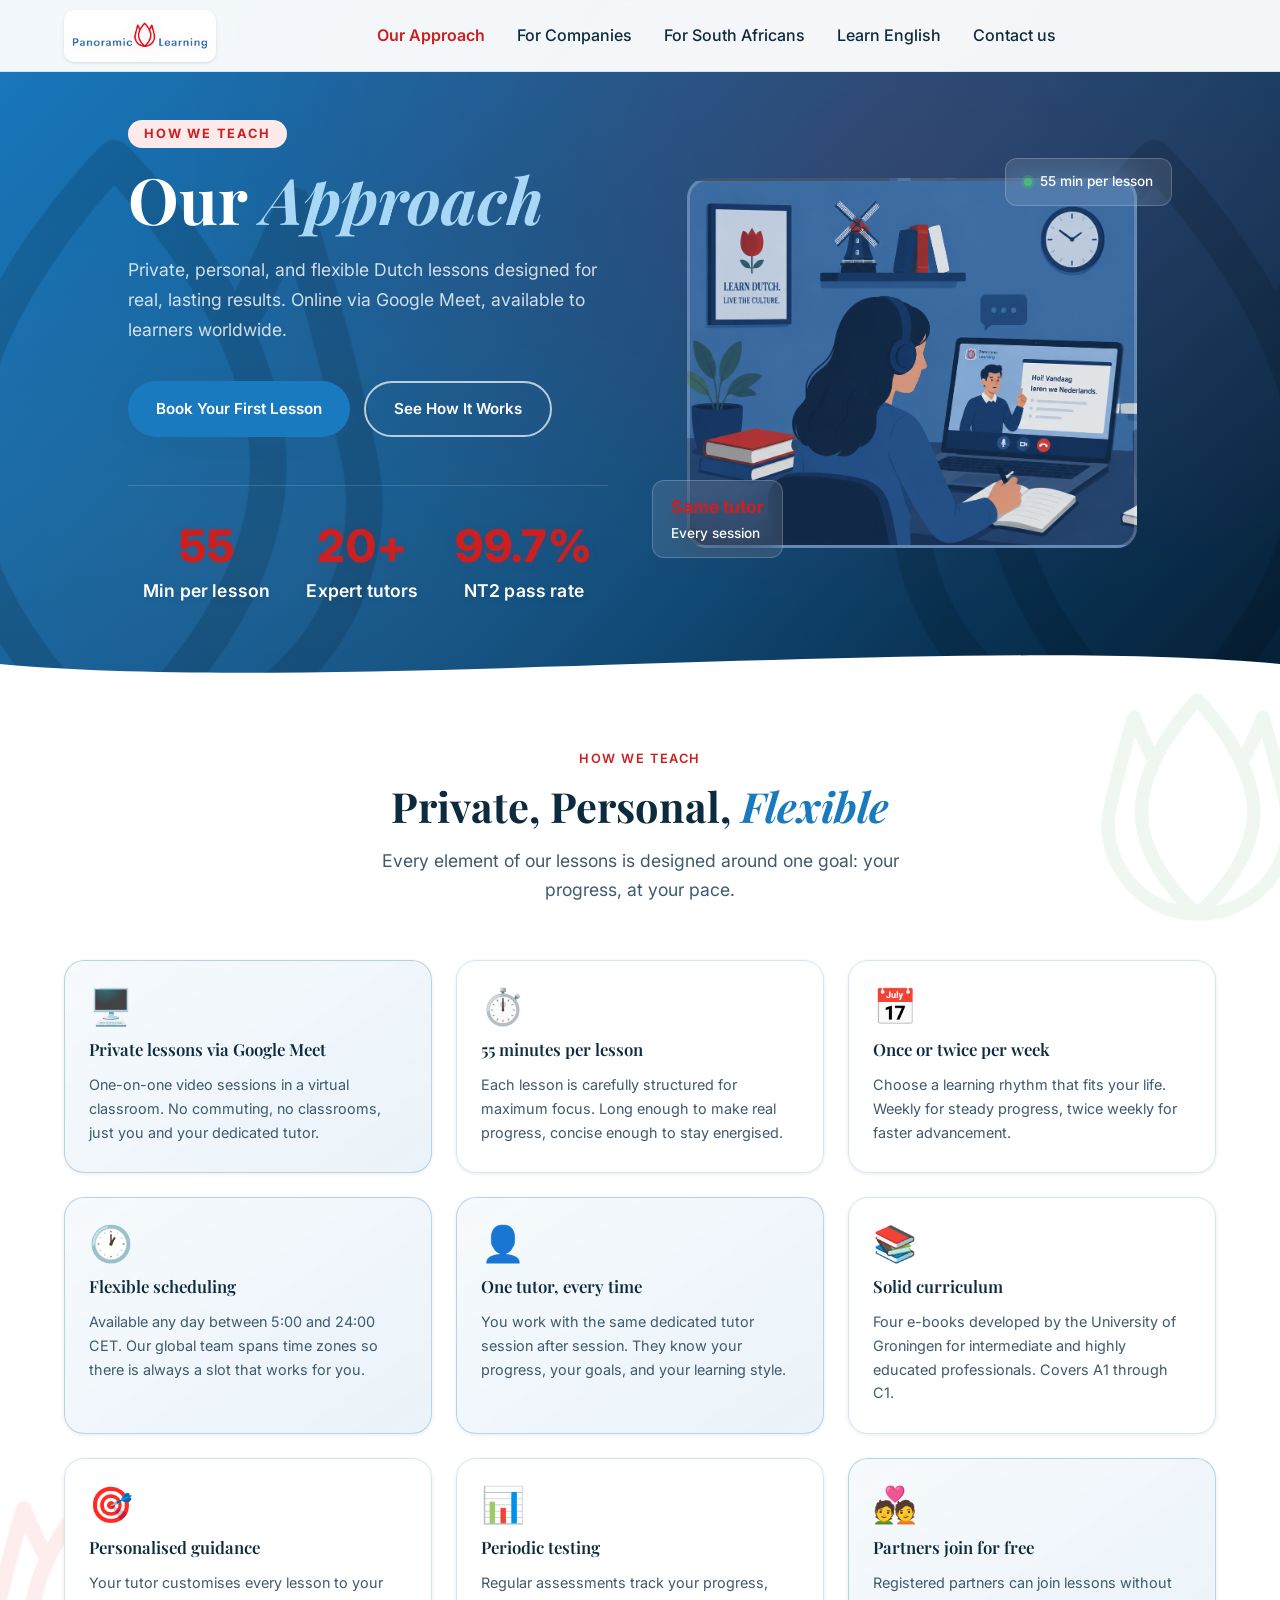
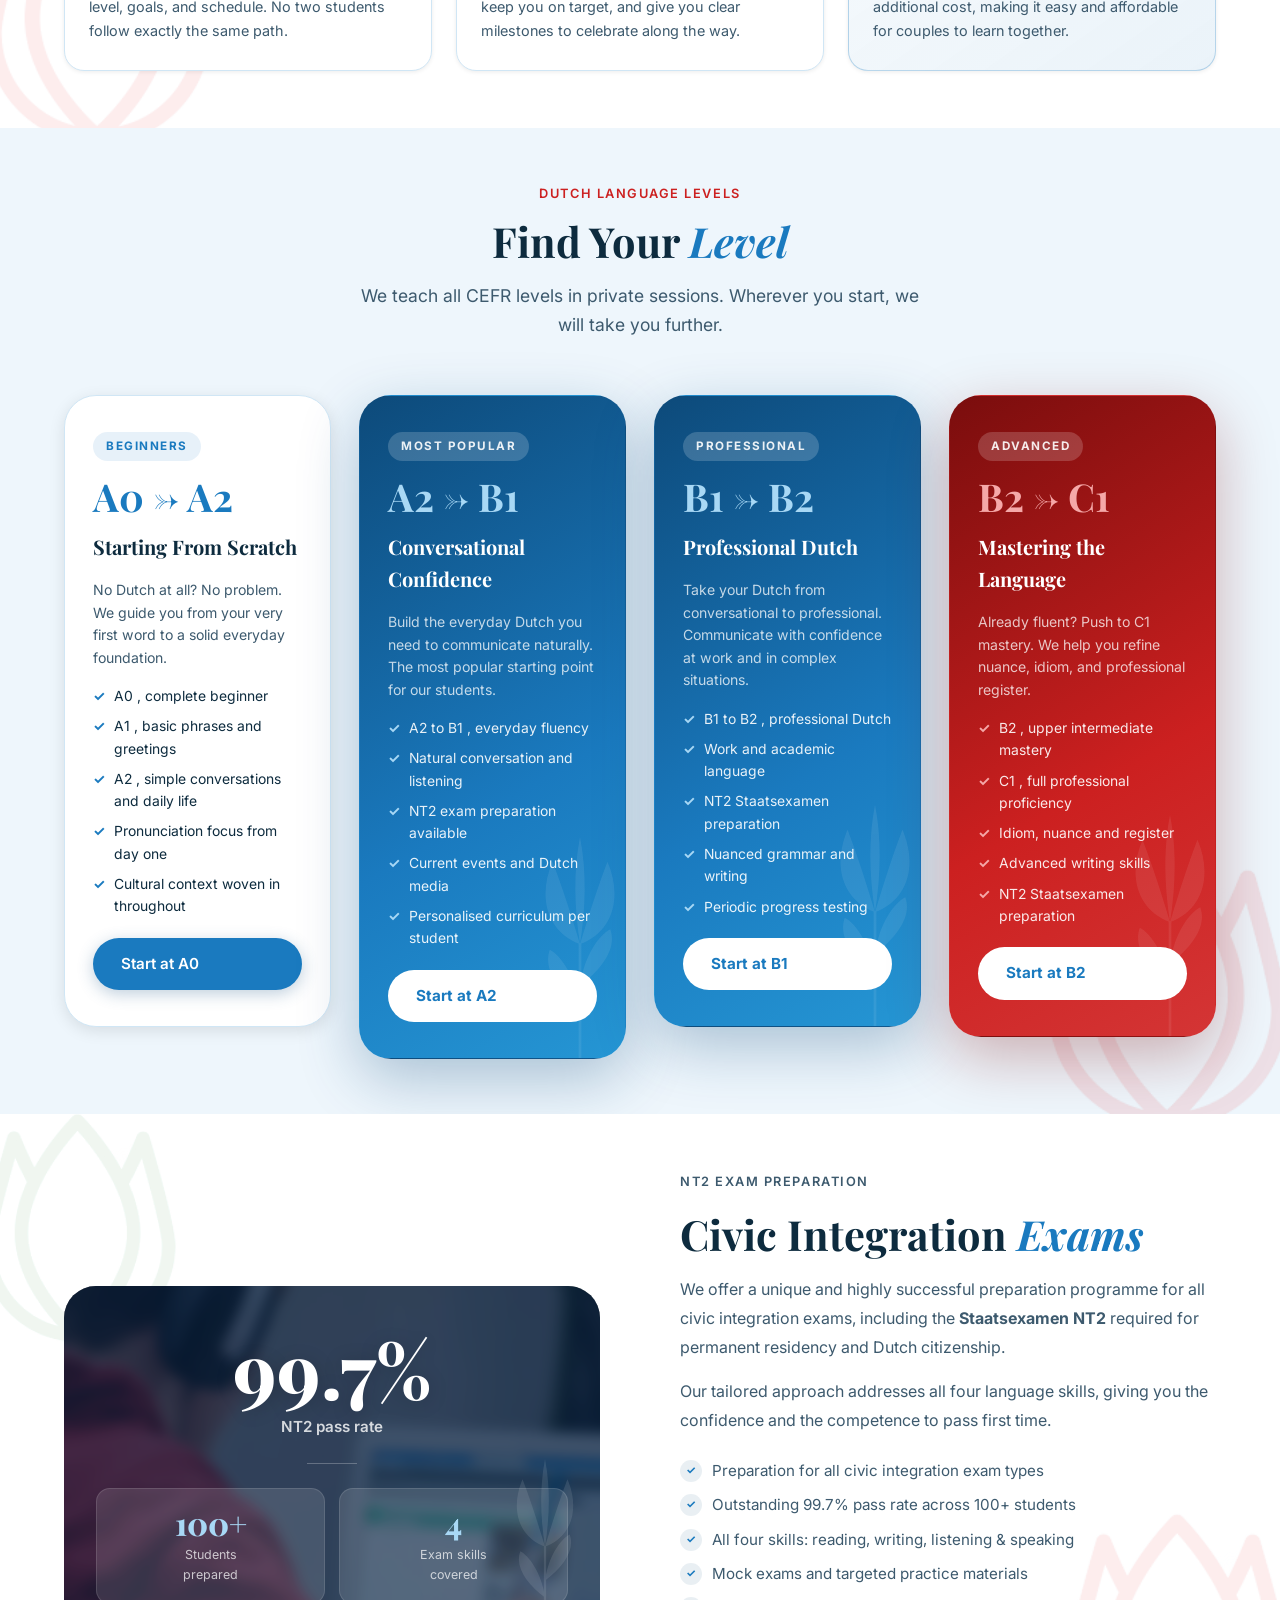
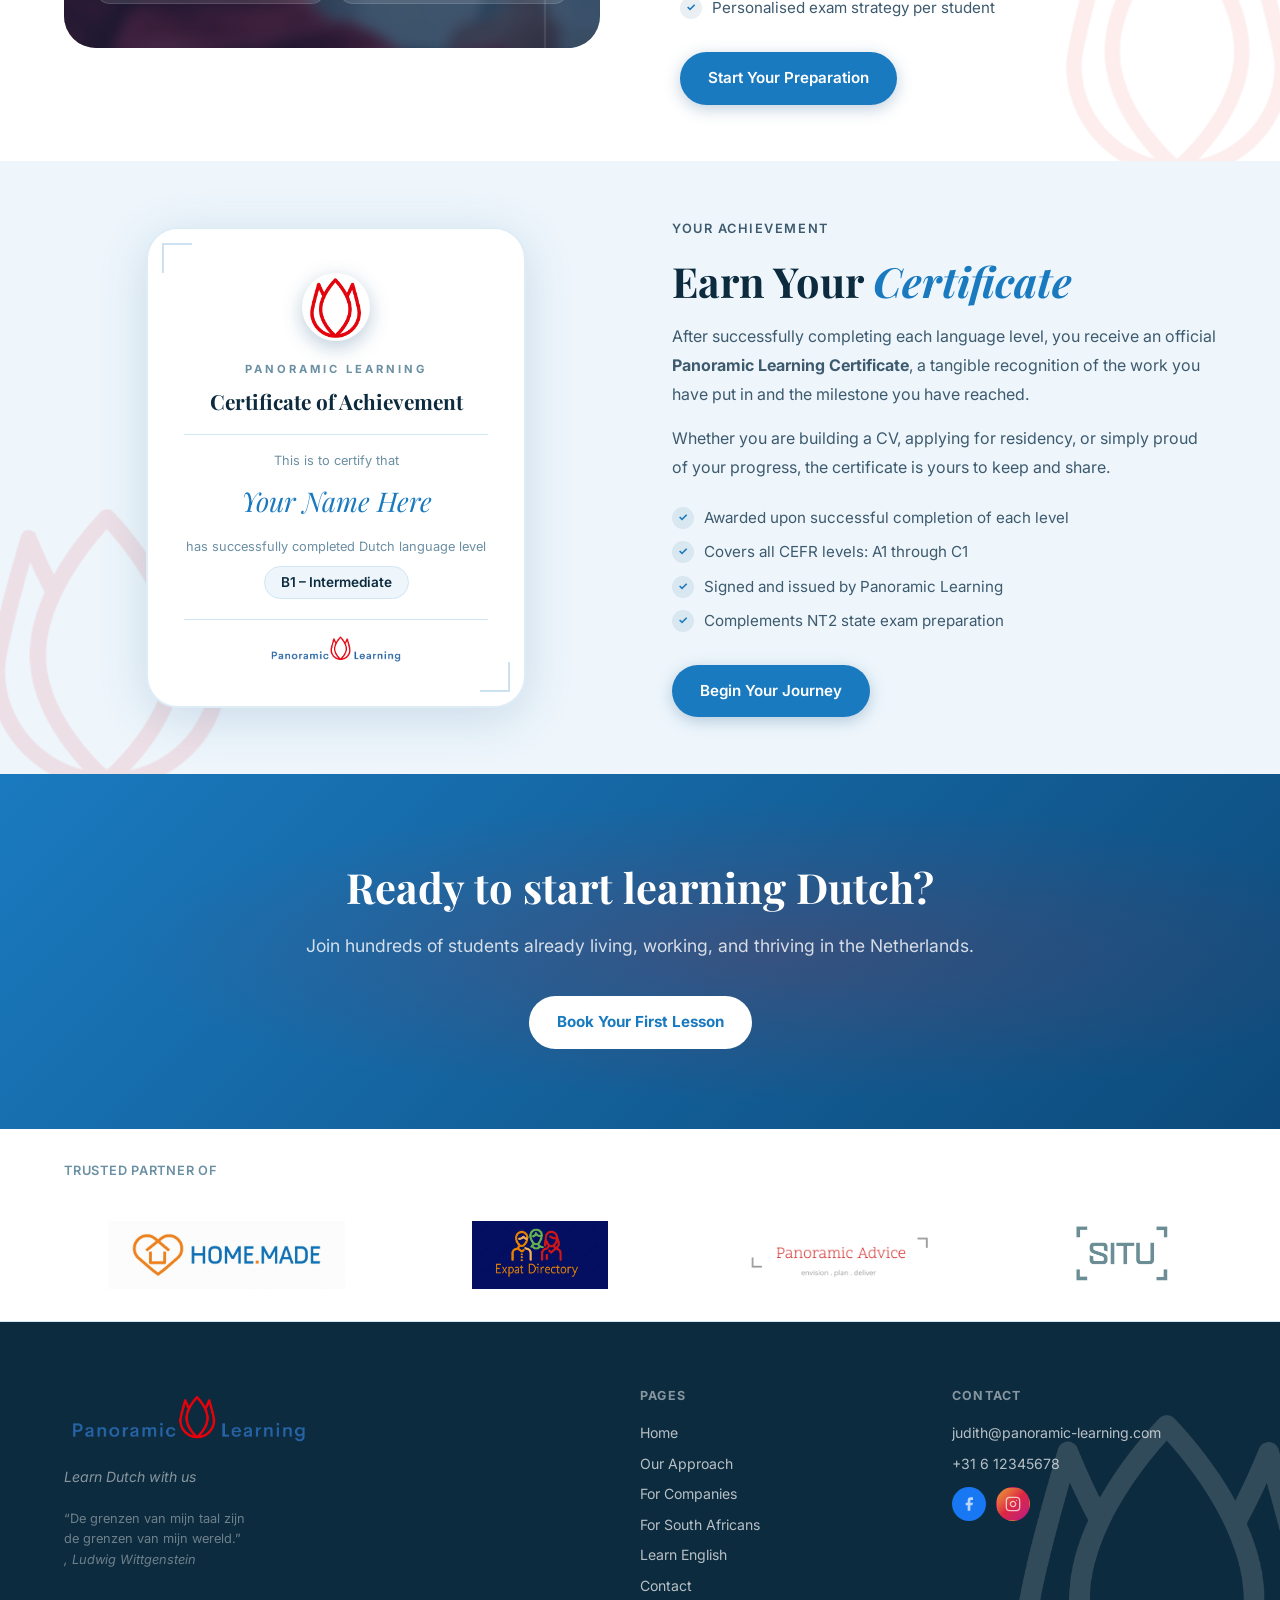
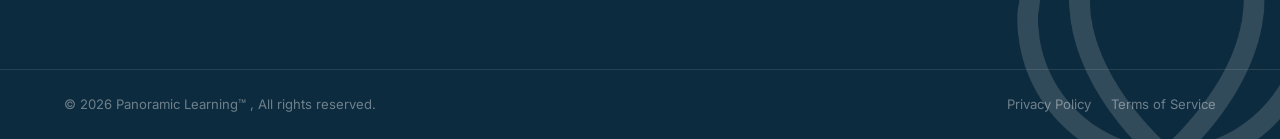
==== commit 55aa03f6: "Add files via upload" ====
--- a/approach.html
+++ b/approach.html
@@ -91,7 +91,7 @@
     /* ---------- LEVELS: 3 cards, middle featured ---------- */
     .levels-grid {
       display: grid;
-      grid-template-columns: repeat(3, 1fr);
+      grid-template-columns: repeat(4, 1fr);
       gap: 28px;
       margin-top: 48px;
       align-items: start;
@@ -211,6 +211,42 @@
       color: #a8d8f5;
     }
 
+    .level-card--accent {
+      background: linear-gradient(150deg, #7a0d0d 0%, #cc2020 60%, #d43535 100%);
+      border-color: transparent;
+      box-shadow: 0 20px 60px rgba(122, 13, 13, 0.30);
+    }
+
+    .level-card--accent:hover {
+      transform: translateY(-4px);
+      box-shadow: 0 24px 70px rgba(122, 13, 13, 0.38);
+    }
+
+    .level-card--accent .level-badge {
+      background: rgba(255, 255, 255, 0.18);
+      color: rgba(255, 255, 255, 0.9);
+    }
+
+    .level-card--accent .level-range {
+      color: #f5a8a8;
+    }
+
+    .level-card--accent h3 {
+      color: #fff;
+    }
+
+    .level-card--accent > p {
+      color: rgba(255, 255, 255, 0.75);
+    }
+
+    .level-card--accent ul li {
+      color: rgba(255, 255, 255, 0.9);
+    }
+
+    .level-card--accent ul li::before {
+      color: #f5a8a8;
+    }
+
     /* ---------- CERTIFICATE ---------- */
     .cert-wrap {
       display: grid;
@@ -346,7 +382,7 @@
       }
 
       .levels-grid {
-        grid-template-columns: 1fr;
+        grid-template-columns: repeat(2, 1fr);
       }
 
       .level-card--featured {
@@ -368,8 +404,27 @@
         grid-template-columns: 1fr;
       }
 
+      .levels-grid {
+        grid-template-columns: 1fr;
+      }
+
       .hero.page-hero {
         min-height: 60vh;
+      }
+
+      /* Prevent hero card min-width from overflowing on phones */
+      .hero-card.hero-card--main {
+        min-width: 0;
+        width: 100%;
+      }
+
+      /* Keep level cards readable at small sizes */
+      .level-card {
+        padding: 28px 20px;
+      }
+
+      .level-range {
+        font-size: 1.9rem;
       }
     }
   </style>
@@ -392,9 +447,9 @@
         <ul class="main-menu">
           <li><a href="approach.html" class="nav-active">Our Approach</a></li>
           <li><a href="companies.html">For Companies</a></li>
-          <li><a href="index.html#testimonials">Reviews</a></li>
-          <li><a href="index.html#faq">FAQ</a></li>
-          <li><a href="index.html#booking" class="nav-cta">Contact us</a></li>
+          <li><a href="south-africans.html">For South Africans</a></li>
+          <li><a href="english.html">Learn English</a></li>
+          <li><a href="contact.html">Contact us</a></li>
         </ul>
       </nav>
       <div class="header-actions">
@@ -460,27 +515,9 @@
 
   <!-- ========== HOW WE WORK ========== -->
   <section class="section" id="how-we-work">
-    <!-- outline tulip, top-right -->
-    <svg class="section-tulip-deco st-courses-2" aria-hidden="true" viewBox="0 0 80 200" fill="none"
-      stroke="rgba(26,122,191,0.14)" stroke-width="2" stroke-linecap="round" stroke-linejoin="round"
-      xmlns="http://www.w3.org/2000/svg">
-      <path d="M40,200 L40,110" />
-      <path d="M40,155 C24,143 13,128 18,114 C26,118 37,134 40,155Z" />
-      <path d="M40,140 C56,128 67,113 62,99 C54,103 43,118 40,140Z" />
-      <path d="M40,110 C16,101 9,76 20,50 C27,68 34,90 40,110Z" />
-      <path d="M40,110 C36,84 35,58 40,32 C45,58 44,84 40,110Z" />
-      <path d="M40,110 C64,101 71,76 60,50 C53,68 46,90 40,110Z" />
-    </svg>
-    <!-- filled tulip, bottom-left -->
-    <svg class="section-tulip-deco st-about-2" aria-hidden="true" viewBox="0 0 80 200"
-      xmlns="http://www.w3.org/2000/svg">
-      <path d="M40,200 L40,110" fill="none" stroke="rgba(26,122,191,0.14)" stroke-width="2" stroke-linecap="round" />
-      <path d="M40,155 C24,143 13,128 18,114 C26,118 37,134 40,155Z" fill="rgba(26,122,191,0.09)" />
-      <path d="M40,140 C56,128 67,113 62,99 C54,103 43,118 40,140Z" fill="rgba(26,122,191,0.09)" />
-      <path d="M40,110 C16,101 9,76 20,50 C27,68 34,90 40,110Z" fill="rgba(26,122,191,0.10)" />
-      <path d="M40,110 C36,84 35,58 40,32 C45,58 44,84 40,110Z" fill="rgba(26,122,191,0.12)" />
-      <path d="M40,110 C64,101 71,76 60,50 C53,68 46,90 40,110Z" fill="rgba(26,122,191,0.10)" />
-    </svg>
+    <!-- tulip logo watermarks -->
+    <div aria-hidden="true" style="position:absolute;left:-50px;bottom:-30px;opacity:0.07;z-index:0;pointer-events:none;"><img src="images/logo.png" alt="" style="width:300px;height:auto;display:block;"></div>
+    <div aria-hidden="true" style="position:absolute;right:-50px;top:-20px;opacity:0.06;z-index:0;pointer-events:none;"><img src="images/logo.png" alt="" style="width:260px;height:auto;display:block;filter:hue-rotate(150deg);"></div>
 
     <div class="container">
       <div class="section-header fade-up">
@@ -561,35 +598,8 @@
 
   <!-- ========== LEVELS ========== -->
   <section class="section section--alt" id="levels">
-    <!-- two filled tulips, bottom-right -->
-    <svg class="section-tulip-deco st-courses" aria-hidden="true" viewBox="0 0 110 200"
-      xmlns="http://www.w3.org/2000/svg">
-      <path d="M30,200 L30,112" fill="none" stroke="rgba(26,122,191,0.14)" stroke-width="2" stroke-linecap="round" />
-      <path d="M30,156 C14,144 3,129 8,115 C16,119 27,135 30,156Z" fill="rgba(26,122,191,0.09)" />
-      <path d="M30,141 C46,129 57,114 52,100 C44,104 33,119 30,141Z" fill="rgba(26,122,191,0.09)" />
-      <path d="M30,112 C6,103 -1,78 10,52 C17,70 24,92 30,112Z" fill="rgba(26,122,191,0.10)" />
-      <path d="M30,112 C26,86 25,60 30,34 C35,60 34,86 30,112Z" fill="rgba(26,122,191,0.12)" />
-      <path d="M30,112 C54,103 61,78 50,52 C43,70 36,92 30,112Z" fill="rgba(26,122,191,0.10)" />
-      <path d="M80,200 L80,100" fill="none" stroke="rgba(26,122,191,0.14)" stroke-width="2" stroke-linecap="round" />
-      <path d="M80,148 C64,136 53,120 58,106 C66,110 77,126 80,148Z" fill="rgba(26,122,191,0.09)" />
-      <path d="M80,133 C96,121 107,105 102,91 C94,95 83,111 80,133Z" fill="rgba(26,122,191,0.09)" />
-      <path d="M80,100 C56,91 49,65 60,38 C67,57 74,80 80,100Z" fill="rgba(26,122,191,0.10)" />
-      <path d="M80,100 C76,73 75,46 80,20 C85,46 84,73 80,100Z" fill="rgba(26,122,191,0.12)" />
-      <path d="M80,100 C104,91 111,65 100,38 C93,57 86,80 80,100Z" fill="rgba(26,122,191,0.10)" />
-    </svg>
-    <!-- windmill, top-left -->
-    <svg class="section-tulip-deco st-windmill-courses" aria-hidden="true" viewBox="0 0 150 270" style="width:110px;"
-      xmlns="http://www.w3.org/2000/svg">
-      <path d="M44,220 L76,220 L65,78 L55,78 Z" fill="rgba(26,122,191,0.09)" />
-      <path d="M57,66 L22,18 L30,12 L62,62 Z" fill="rgba(26,122,191,0.10)" />
-      <path d="M63,78 L98,126 L90,132 L58,82 Z" fill="rgba(26,122,191,0.10)" />
-      <path d="M63,66 L98,18 L90,12 L58,62 Z" fill="rgba(26,122,191,0.10)" />
-      <path d="M57,78 L22,126 L30,132 L62,82 Z" fill="rgba(26,122,191,0.10)" />
-      <circle cx="60" cy="72" r="7" fill="rgba(26,122,191,0.13)" />
-      <path d="M52,220 L52,198 Q60,188 68,198 L68,220 Z" fill="rgba(26,122,191,0.07)" />
-      <rect x="54" y="150" width="12" height="10" rx="3" fill="rgba(26,122,191,0.07)" />
-      <rect x="55" y="115" width="10" height="8" rx="2" fill="rgba(26,122,191,0.07)" />
-    </svg>
+    <!-- tulip logo watermarks -->
+    <div aria-hidden="true" style="position:absolute;right:-50px;bottom:-30px;opacity:0.09;z-index:0;pointer-events:none;"><img src="images/logo.png" alt="" style="width:320px;height:auto;display:block;"></div>
 
     <div class="container">
       <div class="section-header fade-up">
@@ -617,7 +627,7 @@
           <a href="index.html#booking" class="btn btn-primary" style="margin-top:4px;">Start at A0</a>
         </div>
 
-        <!-- Intermediate (featured) -->
+        <!-- Intermediate A2–B1 (featured) -->
         <div class="level-card level-card--featured fade-up anim-delay-2">
           <!-- Tulip watermark inside card -->
           <svg aria-hidden="true" viewBox="0 0 80 200" xmlns="http://www.w3.org/2000/svg"
@@ -630,23 +640,57 @@
             <path d="M40,110 C64,101 71,76 60,50 C53,68 46,90 40,110Z" fill="#fff" />
           </svg>
           <div class="level-badge">Most popular</div>
-          <div class="level-range">A2 &#x2192; B2</div>
-          <h3>Building Real Fluency</h3>
-          <p>The core of our programme. Develop the grammar, vocabulary, and cultural confidence you need for work and
-            life in the Netherlands.</p>
+          <div class="level-range">A2 &#x2192; B1</div>
+          <h3>Conversational Confidence</h3>
+          <p>Build the everyday Dutch you need to communicate naturally. The most popular starting point for our students.</p>
           <ul>
-            <li>A2 to B1 , conversational confidence</li>
-            <li>B1 to B2 , professional Dutch</li>
+            <li>A2 to B1 , everyday fluency</li>
+            <li>Natural conversation and listening</li>
             <li>NT2 exam preparation available</li>
             <li>Current events and Dutch media</li>
             <li>Personalised curriculum per student</li>
+          </ul>
+          <a href="index.html#booking" class="btn btn-white" style="margin-top:4px;">Start at A2</a>
+        </div>
+
+        <!-- Intermediate B1–B2 (featured) -->
+        <div class="level-card level-card--featured fade-up anim-delay-3">
+          <!-- Tulip watermark inside card -->
+          <svg aria-hidden="true" viewBox="0 0 80 200" xmlns="http://www.w3.org/2000/svg"
+            style="position:absolute;bottom:-10px;right:-10px;width:110px;opacity:0.08;pointer-events:none;">
+            <path d="M40,200 L40,110" fill="none" stroke="#fff" stroke-width="2" stroke-linecap="round" />
+            <path d="M40,155 C24,143 13,128 18,114 C26,118 37,134 40,155Z" fill="#fff" />
+            <path d="M40,140 C56,128 67,113 62,99 C54,103 43,118 40,140Z" fill="#fff" />
+            <path d="M40,110 C16,101 9,76 20,50 C27,68 34,90 40,110Z" fill="#fff" />
+            <path d="M40,110 C36,84 35,58 40,32 C45,58 44,84 40,110Z" fill="#fff" />
+            <path d="M40,110 C64,101 71,76 60,50 C53,68 46,90 40,110Z" fill="#fff" />
+          </svg>
+          <div class="level-badge">Professional</div>
+          <div class="level-range">B1 &#x2192; B2</div>
+          <h3>Professional Dutch</h3>
+          <p>Take your Dutch from conversational to professional. Communicate with confidence at work and in complex situations.</p>
+          <ul>
+            <li>B1 to B2 , professional Dutch</li>
+            <li>Work and academic language</li>
+            <li>NT2 Staatsexamen preparation</li>
+            <li>Nuanced grammar and writing</li>
             <li>Periodic progress testing</li>
           </ul>
-          <a href="index.html#booking" class="btn btn-white" style="margin-top:4px;">Start at A2 or B1</a>
+          <a href="index.html#booking" class="btn btn-white" style="margin-top:4px;">Start at B1</a>
         </div>
 
         <!-- Advanced -->
-        <div class="level-card fade-up anim-delay-3">
+        <div class="level-card level-card--accent fade-up anim-delay-3" style="animation-delay:0.45s">
+          <!-- Tulip watermark inside card -->
+          <svg aria-hidden="true" viewBox="0 0 80 200" xmlns="http://www.w3.org/2000/svg"
+            style="position:absolute;bottom:-10px;right:-10px;width:110px;opacity:0.08;pointer-events:none;">
+            <path d="M40,200 L40,110" fill="none" stroke="#fff" stroke-width="2" stroke-linecap="round" />
+            <path d="M40,155 C24,143 13,128 18,114 C26,118 37,134 40,155Z" fill="#fff" />
+            <path d="M40,140 C56,128 67,113 62,99 C54,103 43,118 40,140Z" fill="#fff" />
+            <path d="M40,110 C16,101 9,76 20,50 C27,68 34,90 40,110Z" fill="#fff" />
+            <path d="M40,110 C36,84 35,58 40,32 C45,58 44,84 40,110Z" fill="#fff" />
+            <path d="M40,110 C64,101 71,76 60,50 C53,68 46,90 40,110Z" fill="#fff" />
+          </svg>
           <div class="level-badge">Advanced</div>
           <div class="level-range">B2 &#x2192; C1</div>
           <h3>Mastering the Language</h3>
@@ -658,7 +702,7 @@
             <li>Advanced writing skills</li>
             <li>NT2 Staatsexamen preparation</li>
           </ul>
-          <a href="index.html#booking" class="btn btn-primary" style="margin-top:4px;">Start at B2</a>
+          <a href="index.html#booking" class="btn btn-white" style="margin-top:4px;">Start at B2</a>
         </div>
 
       </div>
@@ -667,38 +711,9 @@
 
   <!-- ========== CIVIC INTEGRATION EXAMS ========== -->
   <section class="section about" id="nt2">
-    <!-- outline tulip, top-right -->
-    <svg class="section-tulip-deco st-about" aria-hidden="true" viewBox="0 0 80 200" fill="none"
-      stroke="rgba(26,122,191,0.16)" stroke-width="2" stroke-linecap="round" stroke-linejoin="round"
-      xmlns="http://www.w3.org/2000/svg">
-      <path d="M40,200 L40,110" />
-      <path d="M40,155 C24,143 13,128 18,114 C26,118 37,134 40,155Z" />
-      <path d="M40,140 C56,128 67,113 62,99 C54,103 43,118 40,140Z" />
-      <path d="M40,110 C16,101 9,76 20,50 C27,68 34,90 40,110Z" />
-      <path d="M40,110 C36,84 35,58 40,32 C45,58 44,84 40,110Z" />
-      <path d="M40,110 C64,101 71,76 60,50 C53,68 46,90 40,110Z" />
-    </svg>
-    <!-- bicycle, bottom-right -->
-    <svg class="section-tulip-deco st-bike-about" aria-hidden="true" viewBox="0 0 200 160" style="width:180px;"
-      xmlns="http://www.w3.org/2000/svg">
-      <circle cx="36" cy="88" r="26" fill="none" stroke="rgba(26,122,191,0.14)" stroke-width="2" />
-      <circle cx="124" cy="88" r="26" fill="none" stroke="rgba(26,122,191,0.14)" stroke-width="2" />
-      <circle cx="36" cy="88" r="3" fill="rgba(26,122,191,0.12)" />
-      <circle cx="124" cy="88" r="3" fill="rgba(26,122,191,0.12)" />
-      <path d="M36,88 L80,88" fill="none" stroke="rgba(26,122,191,0.10)" stroke-width="1.5" />
-      <path d="M80,88 L76,54" fill="none" stroke="rgba(26,122,191,0.13)" stroke-width="2" />
-      <path d="M76,54 L108,52" fill="none" stroke="rgba(26,122,191,0.13)" stroke-width="2" />
-      <path d="M108,52 L80,88" fill="none" stroke="rgba(26,122,191,0.13)" stroke-width="2" />
-      <path d="M108,52 L124,88" fill="none" stroke="rgba(26,122,191,0.12)" stroke-width="2" />
-      <path d="M76,54 L74,38" fill="none" stroke="rgba(26,122,191,0.12)" stroke-width="2" />
-      <path d="M64,36 C70,31 80,31 84,36" fill="none" stroke="rgba(26,122,191,0.15)" stroke-width="3"
-        stroke-linecap="round" />
-      <path d="M108,52 L110,35" fill="none" stroke="rgba(26,122,191,0.12)" stroke-width="2" />
-      <path d="M103,34 L117,36" fill="none" stroke="rgba(26,122,191,0.15)" stroke-width="2.5" stroke-linecap="round" />
-      <circle cx="80" cy="88" r="4" fill="rgba(26,122,191,0.09)" stroke="rgba(26,122,191,0.12)" stroke-width="1.5" />
-      <path d="M80,88 L90,95" fill="none" stroke="rgba(26,122,191,0.11)" stroke-width="2" stroke-linecap="round" />
-      <path d="M80,88 L70,81" fill="none" stroke="rgba(26,122,191,0.11)" stroke-width="2" stroke-linecap="round" />
-    </svg>
+    <!-- tulip logo watermarks -->
+    <div aria-hidden="true" style="position:absolute;right:-50px;bottom:-30px;opacity:0.07;z-index:0;pointer-events:none;"><img src="images/logo.png" alt="" style="width:300px;height:auto;display:block;"></div>
+    <div aria-hidden="true" style="position:absolute;left:-50px;top:-20px;opacity:0.06;z-index:0;pointer-events:none;"><img src="images/logo.png" alt="" style="width:260px;height:auto;display:block;filter:hue-rotate(150deg);"></div>
 
     <div class="container about-grid">
 
@@ -774,38 +789,8 @@
 
   <!-- ========== CERTIFICATES ========== -->
   <section class="section section--alt" id="certificates">
-    <!-- three mini tulips, bottom-right -->
-    <svg class="section-tulip-deco st-faq" aria-hidden="true" viewBox="0 0 150 180" xmlns="http://www.w3.org/2000/svg">
-      <path d="M25,180 L25,98" fill="none" stroke="rgba(26,122,191,0.13)" stroke-width="1.5" stroke-linecap="round" />
-      <path d="M25,136 C13,126 5,114 9,103 C16,107 24,119 25,136Z" fill="rgba(26,122,191,0.08)" />
-      <path d="M25,123 C37,113 45,101 41,90 C34,94 26,106 25,123Z" fill="rgba(26,122,191,0.08)" />
-      <path d="M25,98 C5,90 -1,68 10,46 C16,62 21,81 25,98Z" fill="rgba(26,122,191,0.09)" />
-      <path d="M25,98 C21,74 20,50 25,28 C30,50 29,74 25,98Z" fill="rgba(26,122,191,0.10)" />
-      <path d="M25,98 C45,90 51,68 40,46 C34,62 29,81 25,98Z" fill="rgba(26,122,191,0.09)" />
-      <path d="M75,180 L75,85" fill="none" stroke="rgba(26,122,191,0.13)" stroke-width="2" stroke-linecap="round" />
-      <path d="M75,126 C61,116 53,102 57,90 C65,94 73,108 75,126Z" fill="rgba(26,122,191,0.08)" />
-      <path d="M75,112 C89,102 97,88 93,76 C85,80 77,94 75,112Z" fill="rgba(26,122,191,0.08)" />
-      <path d="M75,85 C53,76 47,53 58,30 C64,48 70,68 75,85Z" fill="rgba(26,122,191,0.09)" />
-      <path d="M75,85 C71,60 70,35 75,12 C80,35 79,60 75,85Z" fill="rgba(26,122,191,0.10)" />
-      <path d="M75,85 C97,76 103,53 92,30 C86,48 80,68 75,85Z" fill="rgba(26,122,191,0.09)" />
-      <path d="M125,180 L125,98" fill="none" stroke="rgba(26,122,191,0.13)" stroke-width="1.5" stroke-linecap="round" />
-      <path d="M125,136 C113,126 105,114 109,103 C116,107 124,119 125,136Z" fill="rgba(26,122,191,0.08)" />
-      <path d="M125,123 C137,113 145,101 141,90 C134,94 126,106 125,123Z" fill="rgba(26,122,191,0.08)" />
-      <path d="M125,98 C105,90 99,68 110,46 C116,62 121,81 125,98Z" fill="rgba(26,122,191,0.09)" />
-      <path d="M125,98 C121,74 120,50 125,28 C130,50 129,74 125,98Z" fill="rgba(26,122,191,0.10)" />
-      <path d="M125,98 C145,90 149,68 140,46 C134,62 129,81 125,98Z" fill="rgba(26,122,191,0.09)" />
-    </svg>
-    <!-- outline tulip, top-left -->
-    <svg class="section-tulip-deco st-faq-2" aria-hidden="true" viewBox="0 0 80 200" fill="none"
-      stroke="rgba(26,122,191,0.15)" stroke-width="2" stroke-linecap="round" stroke-linejoin="round"
-      xmlns="http://www.w3.org/2000/svg">
-      <path d="M40,200 L40,110" />
-      <path d="M40,155 C24,143 13,128 18,114 C26,118 37,134 40,155Z" />
-      <path d="M40,140 C56,128 67,113 62,99 C54,103 43,118 40,140Z" />
-      <path d="M40,110 C16,101 9,76 20,50 C27,68 34,90 40,110Z" />
-      <path d="M40,110 C36,84 35,58 40,32 C45,58 44,84 40,110Z" />
-      <path d="M40,110 C64,101 71,76 60,50 C53,68 46,90 40,110Z" />
-    </svg>
+    <!-- tulip logo watermarks -->
+    <div aria-hidden="true" style="position:absolute;left:-50px;bottom:-30px;opacity:0.09;z-index:0;pointer-events:none;"><img src="images/logo.png" alt="" style="width:320px;height:auto;display:block;"></div>
 
     <div class="container">
       <div class="cert-wrap">
@@ -851,28 +836,7 @@
 
   <!-- ========== CTA BAND ========== -->
   <section class="cta-band">
-    <svg class="section-tulip-deco st-cta-l" aria-hidden="true" viewBox="0 0 90 200" xmlns="http://www.w3.org/2000/svg">
-      <path d="M26,200 L26,120" fill="none" stroke="rgba(255,255,255,0.15)" stroke-width="2" stroke-linecap="round" />
-      <path d="M26,158 C10,146 1,130 6,116 C14,120 23,136 26,158Z" fill="rgba(255,255,255,0.10)" />
-      <path d="M26,142 C42,130 51,114 46,100 C38,104 29,120 26,142Z" fill="rgba(255,255,255,0.10)" />
-      <path d="M26,120 C2,111 -5,86 6,60 C13,78 20,100 26,120Z" fill="rgba(255,255,255,0.11)" />
-      <path d="M26,120 C22,94 21,68 26,42 C31,68 30,94 26,120Z" fill="rgba(255,255,255,0.14)" />
-      <path d="M26,120 C50,111 57,86 46,60 C39,78 32,98 26,120Z" fill="rgba(255,255,255,0.11)" />
-      <path d="M66,200 L66,106" fill="none" stroke="rgba(255,255,255,0.15)" stroke-width="2.5" stroke-linecap="round" />
-      <path d="M66,152 C50,140 39,124 44,110 C52,114 63,130 66,152Z" fill="rgba(255,255,255,0.10)" />
-      <path d="M66,137 C82,125 91,109 86,95 C78,99 69,115 66,137Z" fill="rgba(255,255,255,0.10)" />
-      <path d="M66,106 C42,97 35,72 46,46 C53,64 60,86 66,106Z" fill="rgba(255,255,255,0.11)" />
-      <path d="M66,106 C62,80 61,54 66,28 C71,54 70,80 66,106Z" fill="rgba(255,255,255,0.14)" />
-      <path d="M66,106 C90,97 97,72 86,46 C79,64 72,86 66,106Z" fill="rgba(255,255,255,0.11)" />
-    </svg>
-    <svg class="section-tulip-deco st-cta-r" aria-hidden="true" viewBox="0 0 60 200" xmlns="http://www.w3.org/2000/svg">
-      <path d="M30,200 L30,108" fill="none" stroke="rgba(255,255,255,0.15)" stroke-width="2" stroke-linecap="round" />
-      <path d="M30,153 C14,141 3,126 8,112 C16,116 27,132 30,153Z" fill="rgba(255,255,255,0.10)" />
-      <path d="M30,138 C46,126 55,111 50,97 C42,101 33,116 30,138Z" fill="rgba(255,255,255,0.10)" />
-      <path d="M30,108 C6,99 -1,74 10,48 C17,66 24,88 30,108Z" fill="rgba(255,255,255,0.11)" />
-      <path d="M30,108 C26,82 25,56 30,30 C35,56 34,82 30,108Z" fill="rgba(255,255,255,0.14)" />
-      <path d="M30,108 C54,99 61,74 50,48 C43,66 36,88 30,108Z" fill="rgba(255,255,255,0.11)" />
-    </svg>
+    <!-- tulip logo watermarks -->
     <div class="container cta-band-inner">
       <h2>Ready to start learning Dutch?</h2>
       <p>Join hundreds of students already living, working, and thriving in the Netherlands.</p>
@@ -897,31 +861,8 @@
 
   <!-- ========== FOOTER ========== -->
   <footer class="site-footer">
-    <!-- white silhouette tulips -->
-    <svg class="section-tulip-deco st-footer" aria-hidden="true" viewBox="0 0 110 200"
-      xmlns="http://www.w3.org/2000/svg">
-      <path d="M30,200 L30,112" fill="none" stroke="rgba(255,255,255,0.10)" stroke-width="2" stroke-linecap="round" />
-      <path d="M30,156 C14,144 3,129 8,115 C16,119 27,135 30,156Z" fill="rgba(255,255,255,0.07)" />
-      <path d="M30,141 C46,129 57,114 52,100 C44,104 33,119 30,141Z" fill="rgba(255,255,255,0.07)" />
-      <path d="M30,112 C6,103 -1,78 10,52 C17,70 24,92 30,112Z" fill="rgba(255,255,255,0.08)" />
-      <path d="M30,112 C26,86 25,60 30,34 C35,60 34,86 30,112Z" fill="rgba(255,255,255,0.09)" />
-      <path d="M30,112 C54,103 61,78 50,52 C43,70 36,92 30,112Z" fill="rgba(255,255,255,0.08)" />
-      <path d="M80,200 L80,100" fill="none" stroke="rgba(255,255,255,0.10)" stroke-width="2" stroke-linecap="round" />
-      <path d="M80,148 C64,136 53,120 58,106 C66,110 77,126 80,148Z" fill="rgba(255,255,255,0.07)" />
-      <path d="M80,133 C96,121 107,105 102,91 C94,95 83,111 80,133Z" fill="rgba(255,255,255,0.07)" />
-      <path d="M80,100 C56,91 49,65 60,38 C67,57 74,80 80,100Z" fill="rgba(255,255,255,0.08)" />
-      <path d="M80,100 C76,73 75,46 80,20 C85,46 84,73 80,100Z" fill="rgba(255,255,255,0.09)" />
-      <path d="M80,100 C104,91 111,65 100,38 C93,57 86,80 80,100Z" fill="rgba(255,255,255,0.08)" />
-    </svg>
-    <svg class="section-tulip-deco st-footer-2" aria-hidden="true" viewBox="0 0 80 200"
-      xmlns="http://www.w3.org/2000/svg">
-      <path d="M40,200 L40,110" fill="none" stroke="rgba(255,255,255,0.10)" stroke-width="2" stroke-linecap="round" />
-      <path d="M40,155 C24,143 13,128 18,114 C26,118 37,134 40,155Z" fill="rgba(255,255,255,0.07)" />
-      <path d="M40,140 C56,128 67,113 62,99 C54,103 43,118 40,140Z" fill="rgba(255,255,255,0.07)" />
-      <path d="M40,110 C16,101 9,76 20,50 C27,68 34,90 40,110Z" fill="rgba(255,255,255,0.08)" />
-      <path d="M40,110 C36,84 35,58 40,32 C45,58 44,84 40,110Z" fill="rgba(255,255,255,0.09)" />
-      <path d="M40,110 C64,101 71,76 60,50 C53,68 46,90 40,110Z" fill="rgba(255,255,255,0.08)" />
-    </svg>
+    <!-- tulip logo watermarks -->
+    <div aria-hidden="true" style="position:absolute;right:-60px;bottom:-40px;opacity:0.15;z-index:0;pointer-events:none;"><img src="images/black-logo.png" alt="" style="width:340px;height:auto;display:block;filter:invert(1);"></div>
     <div class="container footer-grid">
       <div class="footer-brand">
         <a href="index.html" class="logo logo--footer">
@@ -936,13 +877,15 @@
         <a href="index.html">Home</a>
         <a href="approach.html">Our Approach</a>
         <a href="companies.html">For Companies</a>
-        <a href="index.html#testimonials">Reviews</a>
-        <a href="index.html#faq">FAQ</a>
-        <a href="index.html#booking">Book a lesson</a>
+        <a href="south-africans.html">For South Africans</a>
+        <a href="english.html">Learn English</a>
+
+        <a href="contact.html">Contact</a>
       </div>
       <div class="footer-col">
         <h4>Contact</h4>
-        <a href="mailto:judith@panoramic-learning.com">judith@panoramic-learning.com</a>
+        <a href="mailto:judith@panoramic-learning.com" style="white-space:nowrap;">judith@panoramic-learning.com</a>
+        <a href="tel:+31612345678" style="white-space:nowrap;">+31 6 12345678</a>
         <div class="social-btns social-btns--footer">
           <a href="https://www.facebook.com/panoramiclearning" target="_blank" rel="noopener"
             class="social-btn social-btn--fb" aria-label="Facebook">
--- a/style.css
+++ b/style.css
@@ -1,4 +1,13 @@
-﻿@media (max-width: 480px) {
+﻿@media (max-width: 800px) {
+  /* Hide right tulip hero background on all pages for mobile/tablet */
+  .hero-logo-art-right,
+  [style*="right:-50px"][aria-hidden="true"],
+  [style*="right:-180px"][aria-hidden="true"],
+  [style*="right:-60px"][aria-hidden="true"] {
+    display: none !important;
+  }
+}
+@media (max-width: 480px) {
   .social-btns--footer {
     display: flex;
     justify-content: center;
@@ -47,28 +56,27 @@
   padding: 2px 6px;
   margin: 0;
   border-radius: 10px;
-  background: linear-gradient(90deg, #fff 40%, #ffe6e6 80%, #1a7abf22 100%);
-  box-shadow: 0 1px 4px 0 rgba(204, 32, 32, 0.08), 0 1px 2px 0 rgba(26, 122, 191, 0.05);
-  transition: box-shadow .2s, transform .2s, background .2s;
+  background: #fff;
+  box-shadow: 0 1px 4px 0 rgba(0, 0, 0, 0.08), 0 1px 2px 0 rgba(0, 0, 0, 0.05);
+  transition: box-shadow .2s, transform .2s;
   position: relative;
   z-index: 10;
 }
 
 .logo-highlight:hover {
-  box-shadow: 0 8px 40px 0 rgba(204, 32, 32, 0.22), 0 6px 24px 0 rgba(26, 122, 191, 0.18);
-  background: linear-gradient(90deg, #ffe6e6 0%, #fff 60%, #1a7abf22 100%);
+  box-shadow: 0 8px 40px 0 rgba(0, 0, 0, 0.12), 0 6px 24px 0 rgba(0, 0, 0, 0.08);
   transform: scale(1.06) rotate(-1deg);
 }
 
 .logo-highlight .logo-img--full,
 .logo-highlight .logo-img--tulip {
-  filter: drop-shadow(0 2px 8px rgba(204, 32, 32, 0.10));
+  filter: drop-shadow(0 2px 8px rgba(0, 0, 0, 0.10));
   transition: filter .2s;
 }
 
 .logo-highlight:hover .logo-img--full,
 .logo-highlight:hover .logo-img--tulip {
-  filter: drop-shadow(0 6px 20px rgba(204, 32, 32, 0.18));
+  filter: drop-shadow(0 6px 20px rgba(0, 0, 0, 0.15));
 }
 
 /* Hide tulip-only logo by default, show full logo */
@@ -359,6 +367,8 @@
 
 .section {
   padding-block: 56px;
+  position: relative;
+  overflow: hidden;
 }
 
 .section.how-it-works {
@@ -1977,7 +1987,7 @@
 
 .footer-grid {
   display: grid;
-  grid-template-columns: 2fr 1fr 1fr 1.5fr;
+  grid-template-columns: 2fr 1fr 1fr;
   gap: 48px;
   padding-block: 64px;
 }
@@ -2565,6 +2575,47 @@
   .faq-question {
     font-size: .9rem;
   }
+
+  /* --- Typography: break long words on very narrow screens --- */
+  .hero-title,
+  .section-title,
+  .hero-card-quote {
+    word-break: break-word;
+    overflow-wrap: break-word;
+  }
+
+  /* --- Prevent fixed-width images from overflowing --- */
+  .cert-card {
+    max-width: 100%;
+  }
+
+  /* --- Booking form: smaller padding on phones --- */
+  .contact-info-box {
+    padding: 14px 16px;
+  }
+
+  /* --- Partners: reduce image height on phones --- */
+  .partners-logos img {
+    height: 48px !important;
+  }
+
+  /* --- About badge: prevent overflow past container edge --- */
+  .about-badge-corner {
+    right: 0;
+    bottom: -10px;
+    margin-right: 6px;
+  }
+
+  /* --- Hero card: never overflow viewport on phones --- */
+  .hero-card--main {
+    max-width: 100%;
+    padding: 24px 18px;
+  }
+
+  /* --- Section eyebrow: allow wrapping on phones --- */
+  .hero-eyebrow {
+    white-space: normal;
+  }
 }
 
 /* ---------- ANIMATIONS ---------- */
